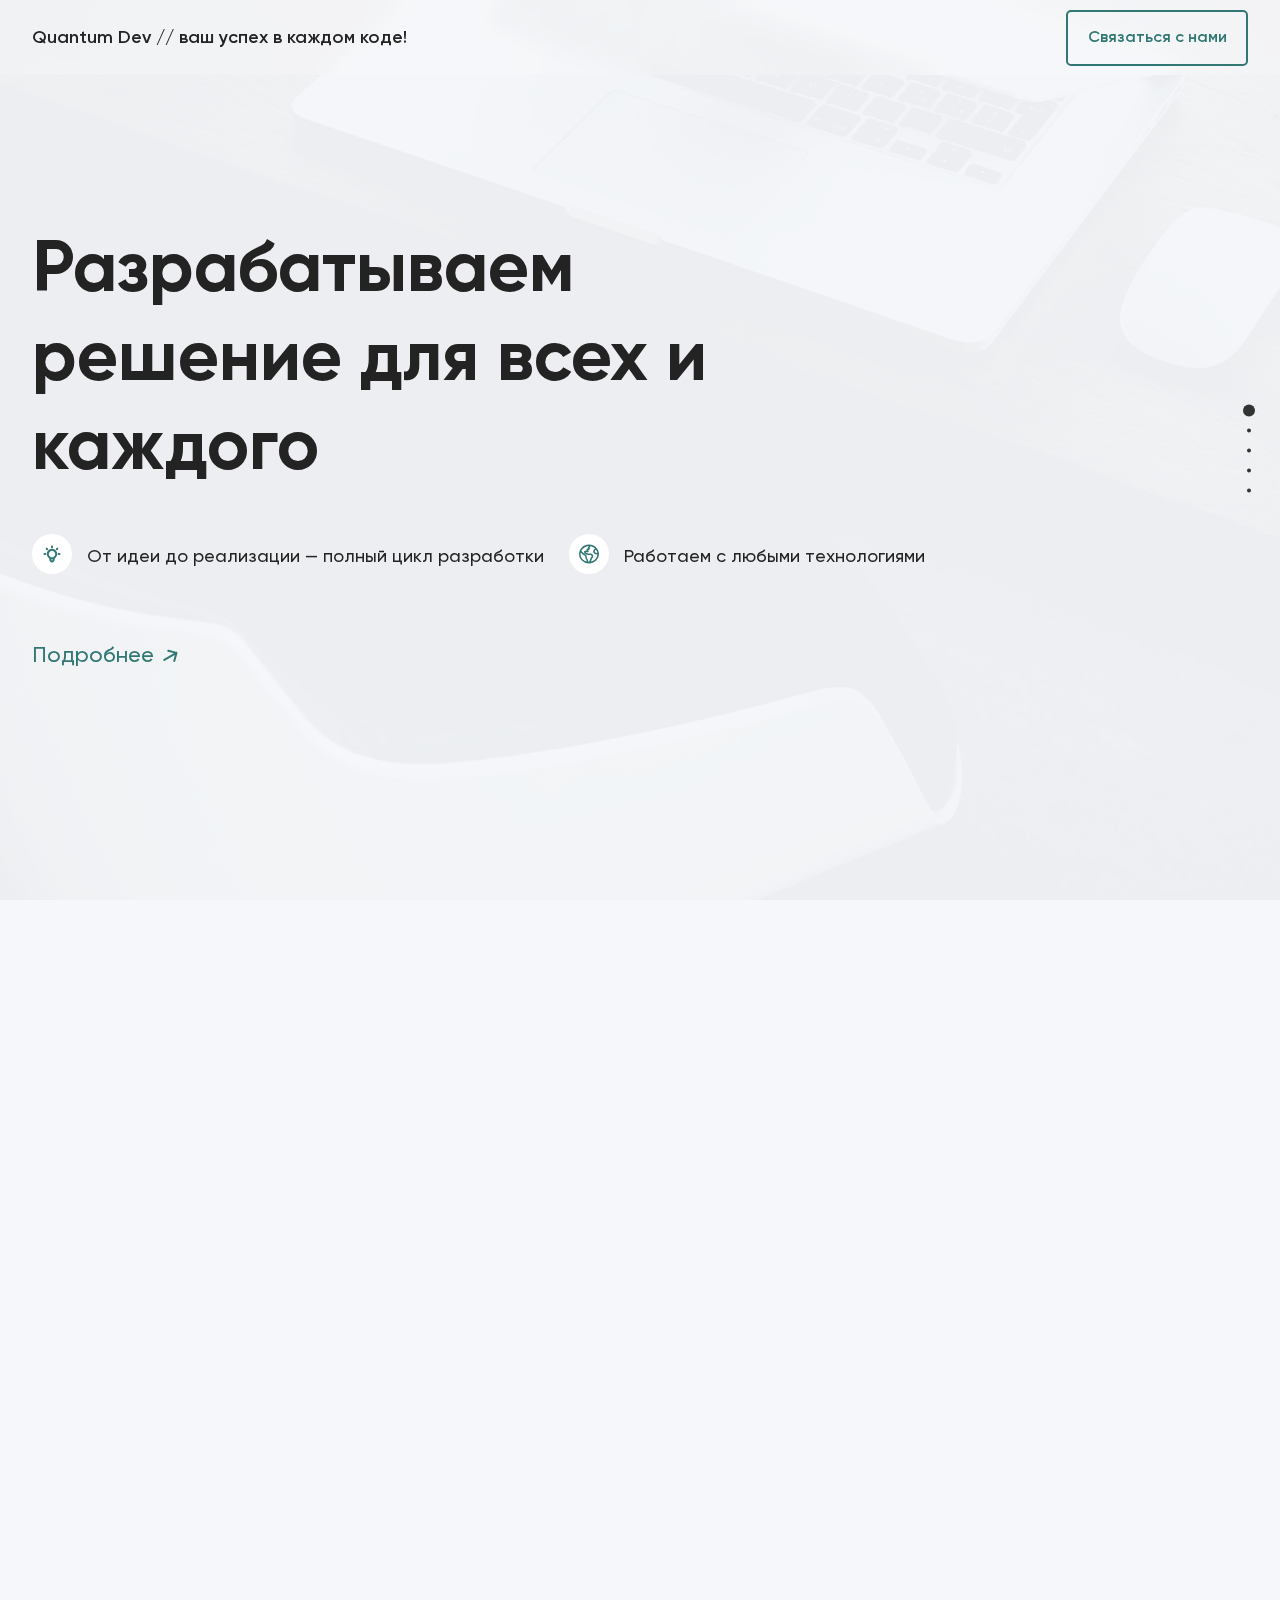
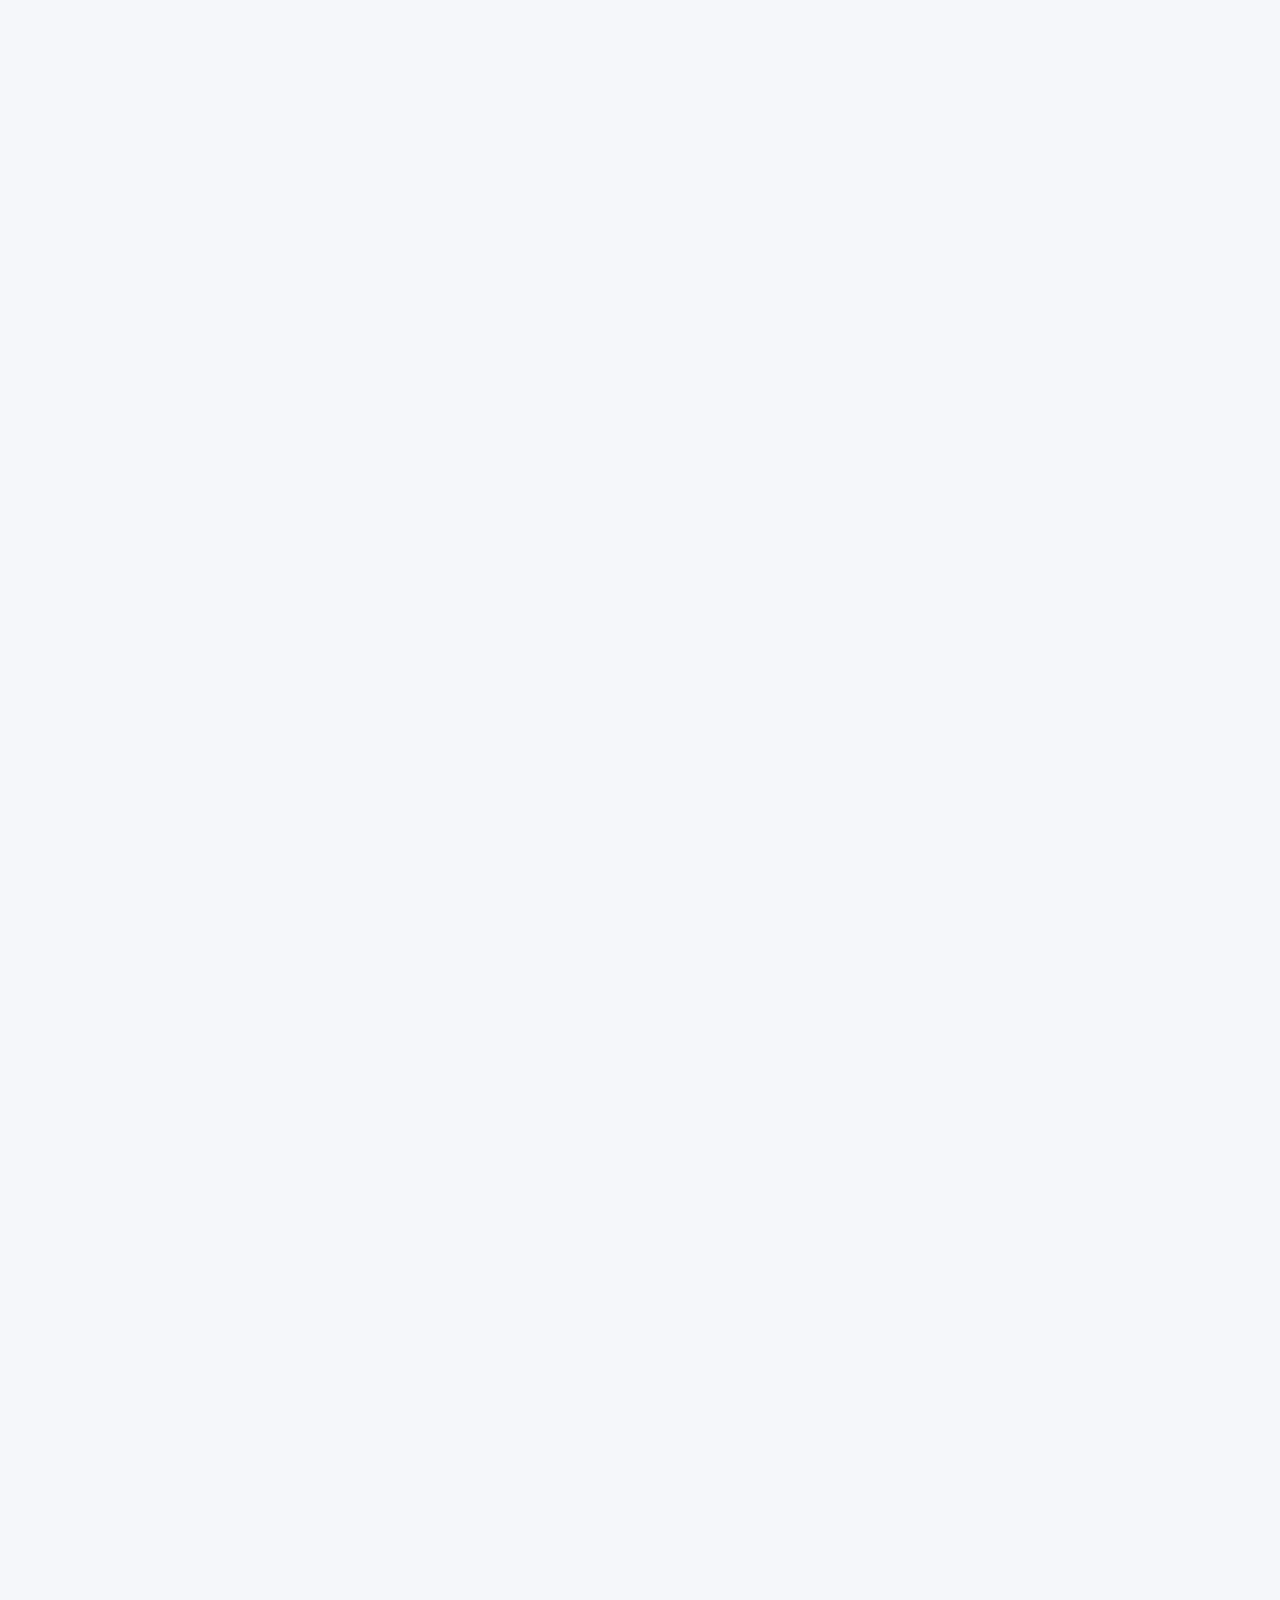
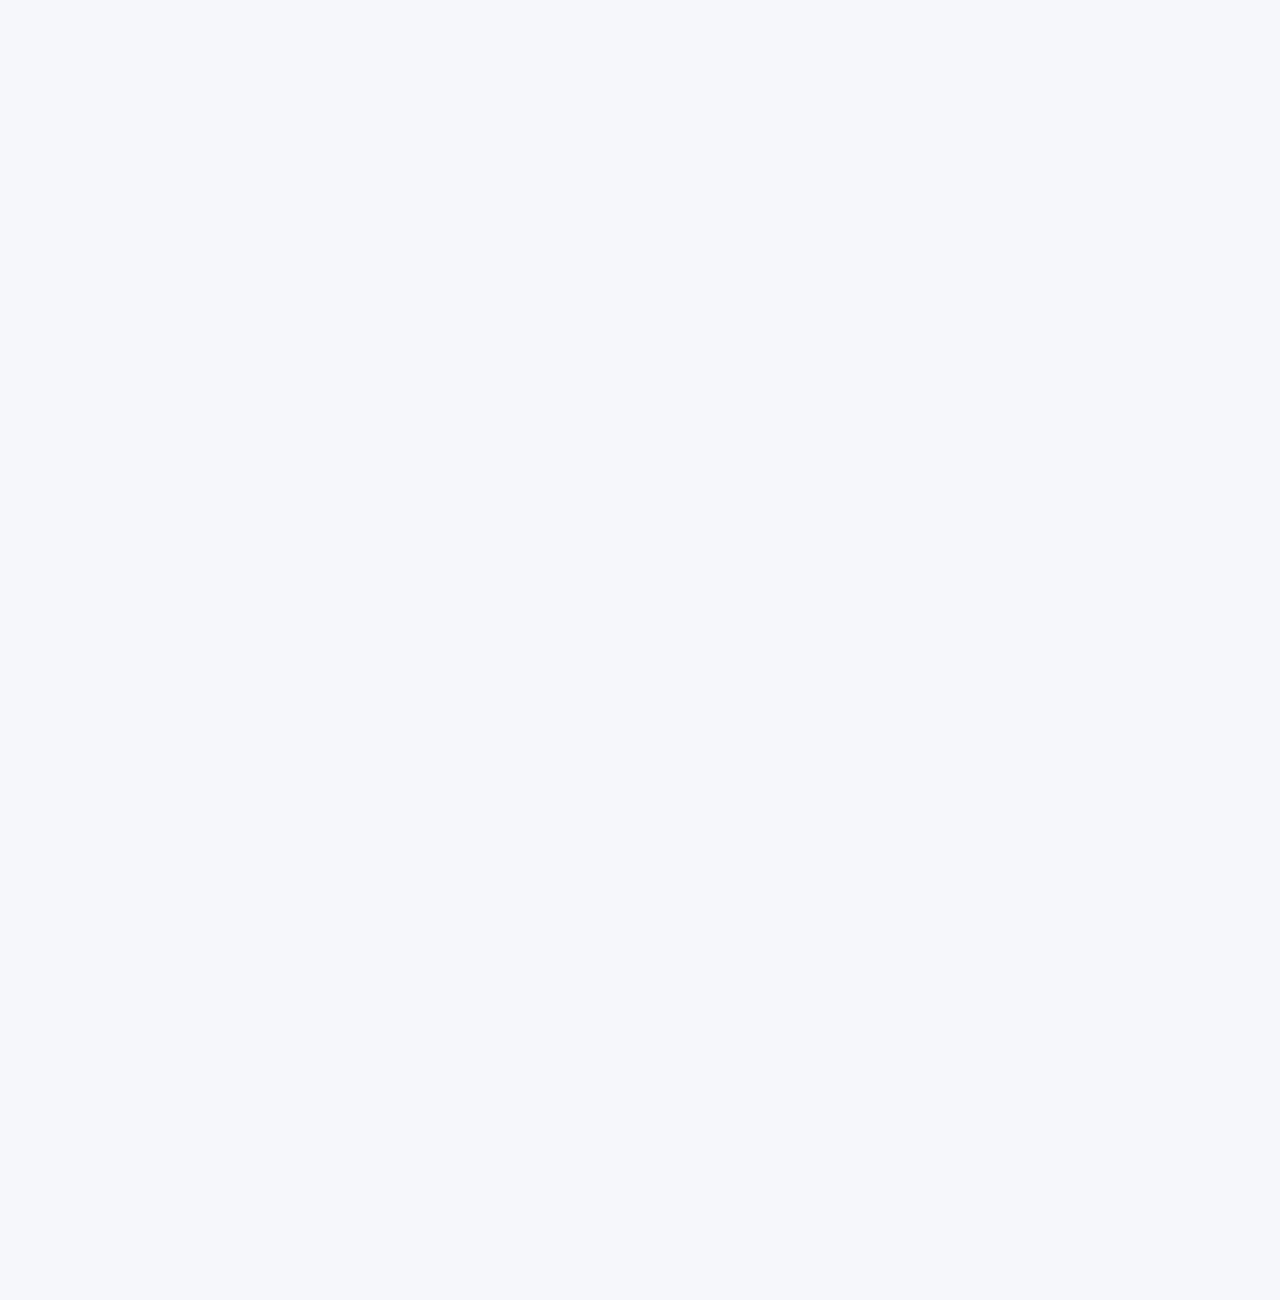
==== index.html @ 3f858dc6 "fix" ====
<!DOCTYPE html>
<html lang="en">

<head>
    <meta charset="UTF-8">
    <meta name="viewport" content="width=device-width, initial-scale=1.0">
    <meta http-equiv="X-UA-Compatible" content="ie=edge">
    <link rel="stylesheet" href="./fonts/stylesheet.css">
    <link rel="stylesheet" href="./css/style.css">
    <link rel="stylesheet" href="./css/fullpage.min.css">
    <title>Главная страница</title>
</head>
<script>
    const link = document.createElement('link');
    link.rel = 'stylesheet';
    link.href = './css/style.css?timestamp=' + new Date().getTime();
    document.head.appendChild(link);
</script>

<body>
    <header class="header">
        <div class="header__content">
            <span class="logo"></span>
            <a href="" class="contact">Связаться с нами</a>
        </div>
    </header>

    <section id="fullpage">
        <div class="section banner center" id="banner-section">
            <div class="section__content">
                <h1 class="banner-title">Разрабатываем решение для всех и каждого</h1>
                <div class="points">
                    <div class="point">
                        <div class="point__circle">
                            <svg width="40" height="40" viewBox="0 0 40 40" fill="none"
                                xmlns="http://www.w3.org/2000/svg">
                                <rect width="40" height="40" rx="20" fill="white" />
                                <path
                                    d="M12.5 20H13.3333M20 12.5V13.3333M26.6667 20H27.5M14.6667 14.6667L15.25 15.25M25.3333 14.6667L24.75 15.25M18.0833 24.1667H21.9167M17.5 23.3333C16.8004 22.8086 16.2836 22.0771 16.0229 21.2424C15.7621 20.4076 15.7706 19.512 16.0472 18.6824C16.3237 17.8528 16.8543 17.1312 17.5637 16.6198C18.2731 16.1085 19.1255 15.8333 20 15.8333C20.8745 15.8333 21.7269 16.1085 22.4363 16.6198C23.1457 17.1312 23.6763 17.8528 23.9528 18.6824C24.2294 19.512 24.2379 20.4076 23.9771 21.2424C23.7164 22.0771 23.1996 22.8086 22.5 23.3333C22.1746 23.6554 21.9297 24.0495 21.7849 24.4839C21.6401 24.9182 21.5996 25.3805 21.6667 25.8333C21.6667 26.2754 21.4911 26.6993 21.1785 27.0118C20.866 27.3244 20.442 27.5 20 27.5C19.558 27.5 19.134 27.3244 18.8215 27.0118C18.5089 26.6993 18.3333 26.2754 18.3333 25.8333C18.4004 25.3805 18.3599 24.9182 18.2151 24.4839C18.0703 24.0495 17.8254 23.6554 17.5 23.3333Z"
                                    stroke="#317773" stroke-width="2" stroke-linecap="round" stroke-linejoin="round" />
                            </svg>
                        </div>

                        <span class="text">От идеи до реализации — полный цикл разработки</span>
                    </div>
                    <div class="point">
                        <div class="point__circle">
                            <svg width="40" height="40" viewBox="0 0 40 40" fill="none"
                                xmlns="http://www.w3.org/2000/svg">
                                <rect width="40" height="40" rx="20" fill="white" />
                                <g clip-path="url(#clip0_440_464)">
                                    <path
                                        d="M20 10.6249C17.4313 10.544 14.9354 11.4859 13.0605 13.2436C11.1856 15.0014 10.0848 17.4313 10 19.9999C10.0848 22.5685 11.1856 24.9985 13.0605 26.7562C14.9354 28.514 17.4313 29.4558 20 29.3749C22.5687 29.4558 25.0646 28.514 26.9395 26.7562C28.8144 24.9985 29.9152 22.5685 30 19.9999C29.9152 17.4313 28.8144 15.0014 26.9395 13.2436C25.0646 11.4859 22.5687 10.544 20 10.6249ZM28.3875 19.1249L26.85 18.7499C26.5375 18.6624 26.5125 18.6374 26.4875 18.5999C26.3 18.3499 26.0875 18.0124 25.8875 17.6874C25.8875 17.5749 25.725 17.3999 25.6875 17.2999C25.65 17.1999 26.125 16.5499 26.325 16.2499C26.5402 16.0253 26.789 15.8356 27.0625 15.6874C27.7879 16.7027 28.2437 17.8855 28.3875 19.1249ZM20 12.1874L19.8875 12.3999C19.8769 12.3589 19.8769 12.3159 19.8875 12.2749C19.8875 12.3499 19.7 12.4624 19.575 12.5874L19.2 12.9499C19.029 13.1282 18.9254 13.3606 18.9072 13.6069C18.8889 13.8533 18.9571 14.0984 19.1 14.2999H18.95C18.7526 14.3056 18.5591 14.3558 18.3837 14.4467C18.2084 14.5376 18.0559 14.6669 17.9375 14.8249C17.7993 15.0154 17.7052 15.2342 17.6619 15.4655C17.6187 15.6969 17.6274 15.9349 17.6875 16.1624V16.2499C17.5052 16.2824 17.3255 16.3284 17.15 16.3874L16.85 16.4874L16.05 16.7499C15.8116 16.8198 15.5943 16.9477 15.4176 17.1222C15.2409 17.2968 15.1103 17.5124 15.0375 17.7499C14.9794 17.9492 14.9718 18.1599 15.0154 18.3628C15.0591 18.5658 15.1526 18.7547 15.2875 18.9124C15.7886 19.4531 16.3705 19.9127 17.0125 20.2749C17.6418 20.6928 18.3538 20.9699 19.1 21.0874H21.2C21.4529 21.0753 21.7047 21.1275 21.932 21.2389C22.1593 21.3504 22.3547 21.5176 22.5 21.7249C22.568 21.7951 22.6182 21.8805 22.6465 21.974C22.6747 22.0675 22.6802 22.1664 22.6625 22.2624C22.6361 22.4212 22.5718 22.5713 22.475 22.6999C21.8522 23.208 21.4311 23.9216 21.2875 24.7124C21.126 25.3001 20.9255 25.8764 20.6875 26.4374C20.5375 26.8249 20.4 27.1999 20.3 27.4999C19.8807 27.5305 19.4591 27.4968 19.05 27.3999C19.1496 26.4712 18.9291 25.5363 18.425 24.7499C18.0046 24.2532 17.7704 23.6256 17.7625 22.9749C17.8433 22.3577 17.7031 21.7318 17.3669 21.2079C17.0306 20.684 16.5198 20.296 15.925 20.1124C14.5254 19.2429 13.2968 18.1244 12.3 16.8124C13.0224 15.3984 14.1269 14.2154 15.488 13.3979C16.8492 12.5803 18.4124 12.1609 20 12.1874ZM11.5625 19.9999C11.5619 19.5127 11.6122 19.0267 11.7125 18.5499C12.7388 19.7779 13.9851 20.8038 15.3875 21.5749C16.1375 21.8499 16.25 22.1374 16.25 22.9749C16.2528 24.0198 16.6348 25.0281 17.325 25.8124C17.5093 26.3546 17.5692 26.9314 17.5 27.4999C15.8294 27.0654 14.346 26.0982 13.2746 24.7448C12.2031 23.3914 11.6021 21.7256 11.5625 19.9999ZM21.9625 27.5999C21.9625 27.4124 22.1125 27.1999 22.1875 26.9999C22.4728 26.3539 22.7027 25.6848 22.875 24.9999C22.9729 24.576 23.2107 24.1973 23.55 23.9249C23.9885 23.4957 24.2439 22.9133 24.2625 22.2999C24.2786 22.0092 24.2347 21.7182 24.1336 21.4452C24.0326 21.1721 23.8765 20.9227 23.675 20.7124C23.3743 20.3436 22.9919 20.0498 22.5579 19.8546C22.124 19.6593 21.6505 19.5678 21.175 19.5874H19.1875C18.2545 19.3331 17.3968 18.8571 16.6875 18.1999L17.275 17.9999L17.6125 17.8999C17.7613 17.8324 17.9244 17.8023 18.0875 17.8124L18.2 17.9999C18.2935 18.1754 18.4491 18.3097 18.6363 18.3767C18.8234 18.4437 19.0289 18.4386 19.2125 18.3624C19.3943 18.2776 19.5383 18.1285 19.6167 17.9439C19.6952 17.7593 19.7026 17.5522 19.6375 17.3624V17.1374C19.5 16.7624 19.3375 16.2374 19.2375 15.8874C19.5617 15.901 19.8835 15.8255 20.1678 15.669C20.4521 15.5125 20.688 15.2811 20.85 14.9999C20.9276 14.7905 20.9477 14.5641 20.9081 14.3442C20.8685 14.1244 20.7708 13.9192 20.625 13.7499C20.7722 13.618 20.9101 13.476 21.0375 13.3249C21.1522 13.1876 21.2362 13.0273 21.2836 12.8548C21.331 12.6823 21.3409 12.5016 21.3125 12.3249C23.0597 12.5821 24.6865 13.3672 25.975 14.5749C25.5967 14.8059 25.2624 15.1022 24.9875 15.4499C24.6892 15.8848 24.4219 16.3401 24.1875 16.8124C24.0867 17.1038 24.0613 17.416 24.1137 17.7198C24.1662 18.0236 24.2948 18.3092 24.4875 18.5499C24.7125 18.9374 24.9625 19.3124 25.1875 19.6249C25.4976 20.0158 25.9442 20.2748 26.4375 20.3499C26.7125 20.4249 27.6875 20.6249 28.375 20.7624C28.154 22.429 27.4167 23.9846 26.2666 25.2108C25.1166 26.4371 23.6115 27.2725 21.9625 27.5999Z"
                                        fill="#317773" />
                                </g>
                                <defs>
                                    <clipPath id="clip0_440_464">
                                        <rect width="20" height="20" fill="white" transform="translate(10 10)" />
                                    </clipPath>
                                </defs>
                            </svg>
                        </div>
                        <span class="text">Работаем с любыми технологиями</span>
                    </div>
                </div>
                <a class="btn">
                    Подробнее
                    <svg width="33" height="33" viewBox="0 0 33 33" fill="none" xmlns="http://www.w3.org/2000/svg">
                        <path
                            d="M22.4541 12.8924L10.3297 19.8924M22.4541 12.8924L20.2579 21.0886M22.4541 12.8924L14.2579 10.6963"
                            stroke="#317773" stroke-width="2" stroke-linecap="round" stroke-linejoin="round" />
                    </svg>
                </a>
            </div>
        </div>
        <div class="section top" id="about-section">
            <div class="section__content">
                <h1 class="title">О нас</h1>
                <div class="flex left">
                    <div class="flex__position">
                        <h2 class="subtitle base-color">Quantum Dev</h2>
                        <div class="line">
                            <svg width="751" height="16" viewBox="0 0 751 16" fill="none"
                                xmlns="http://www.w3.org/2000/svg">
                                <path
                                    d="M1 7C0.447715 7 0 7.44772 0 8C0 8.55228 0.447715 9 1 9V7ZM750.707 8.70711C751.098 8.31658 751.098 7.68342 750.707 7.29289L744.343 0.928932C743.953 0.538408 743.319 0.538408 742.929 0.928932C742.538 1.31946 742.538 1.95262 742.929 2.34315L748.586 8L742.929 13.6569C742.538 14.0474 742.538 14.6805 742.929 15.0711C743.319 15.4616 743.953 15.4616 744.343 15.0711L750.707 8.70711ZM1 9L750 9V7L1 7V9Z"
                                    fill="#317773" />
                            </svg>

                        </div>
                        <p class="text">
                            Мы команда профессионалов, которые создают цифровые решения для вашего бизнеса и идей.
                            <br>
                            <br>
                            Мы специализируемся на разработке проектов любой сложности: от небольших веб-приложений до
                            масштабных систем с высоконагруженным трафиком.
                        </p>
                    </div>
                </div>
                <div class="flex right">
                    <div class="flex__position">
                        <h2 class="subtitle base-color">Ваша идея - наша реализация</h2>
                        <div class="line">
                            <svg height="16" fill="none" xmlns="http://www.w3.org/2000/svg">
                                <path
                                    d="M0.292893 7.29289C-0.0976311 7.68342 -0.0976311 8.31658 0.292893 8.70711L6.65685 15.0711C7.04738 15.4616 7.68054 15.4616 8.07107 15.0711C8.46159 14.6805 8.46159 14.0474 8.07107 13.6569L2.41421 8L8.07107 2.34315C8.46159 1.95262 8.46159 1.31946 8.07107 0.928932C7.68054 0.538408 7.04738 0.538408 6.65685 0.928932L0.292893 7.29289ZM750 9C750.552 9 751 8.55228 751 8C751 7.44772 750.552 7 750 7V9ZM1 9L750 9V7L1 7V9Z"
                                    fill="#317773" />
                            </svg>
                        </div>
                    </div>
                </div>
                <div class="points">
                    <div class="point">
                        <div class="point__circle">
                            <svg width="40" height="40" viewBox="0 0 40 40" fill="none"
                                xmlns="http://www.w3.org/2000/svg">
                                <rect width="40" height="40" rx="20" fill="white" />
                                <path
                                    d="M25.8333 13.3335C26.2754 13.3335 26.6993 13.5091 27.0118 13.8217C27.3244 14.1342 27.5 14.5581 27.5 15.0002V25.0002C27.5 25.4422 27.3244 25.8661 27.0118 26.1787C26.6993 26.4912 26.2754 26.6668 25.8333 26.6668H14.1667C13.7246 26.6668 13.3007 26.4912 12.9882 26.1787C12.6756 25.8661 12.5 25.4422 12.5 25.0002V15.0002C12.5 14.5581 12.6756 14.1342 12.9882 13.8217C13.3007 13.5091 13.7246 13.3335 14.1667 13.3335H25.8333ZM25.8333 20.0002H14.1667V25.0002H25.8333V20.0002ZM25.8333 15.0002H14.1667V18.3335H25.8333V15.0002ZM15.8333 15.8335C16.0543 15.8335 16.2663 15.9213 16.4226 16.0776C16.5789 16.2339 16.6667 16.4458 16.6667 16.6668C16.6667 16.8878 16.5789 17.0998 16.4226 17.2561C16.2663 17.4124 16.0543 17.5002 15.8333 17.5002C15.6123 17.5002 15.4004 17.4124 15.2441 17.2561C15.0878 17.0998 15 16.8878 15 16.6668C15 16.4458 15.0878 16.2339 15.2441 16.0776C15.4004 15.9213 15.6123 15.8335 15.8333 15.8335ZM18.3333 15.8335C18.5543 15.8335 18.7663 15.9213 18.9226 16.0776C19.0789 16.2339 19.1667 16.4458 19.1667 16.6668C19.1667 16.8878 19.0789 17.0998 18.9226 17.2561C18.7663 17.4124 18.5543 17.5002 18.3333 17.5002C18.1123 17.5002 17.9004 17.4124 17.7441 17.2561C17.5878 17.0998 17.5 16.8878 17.5 16.6668C17.5 16.4458 17.5878 16.2339 17.7441 16.0776C17.9004 15.9213 18.1123 15.8335 18.3333 15.8335ZM20.8333 15.8335C21.0543 15.8335 21.2663 15.9213 21.4226 16.0776C21.5789 16.2339 21.6667 16.4458 21.6667 16.6668C21.6667 16.8878 21.5789 17.0998 21.4226 17.2561C21.2663 17.4124 21.0543 17.5002 20.8333 17.5002C20.6123 17.5002 20.4004 17.4124 20.2441 17.2561C20.0878 17.0998 20 16.8878 20 16.6668C20 16.4458 20.0878 16.2339 20.2441 16.0776C20.4004 15.9213 20.6123 15.8335 20.8333 15.8335Z"
                                    fill="#317773" />
                            </svg>
                        </div>
                        <span class="text">Веб-сайты и приложения с уникальным дизайном</span>
                    </div>
                    <div class="point">
                        <div class="point__circle">
                            <svg width="40" height="40" viewBox="0 0 40 40" fill="none"
                                xmlns="http://www.w3.org/2000/svg">
                                <rect width="40" height="40" rx="20" fill="white" />
                                <path
                                    d="M26.25 11.25H28.75V13.75H26.25V11.25ZM26.25 15H28.75V17.5H26.25V15ZM22.5 11.25H25V13.75H22.5V11.25ZM22.5 15H25V17.5H22.5V15Z"
                                    fill="#317773" />
                                <path
                                    d="M27.5 20V23.75H12.5V13.75H20V12.5H12.5C12.1685 12.5 11.8505 12.6317 11.6161 12.8661C11.3817 13.1005 11.25 13.4185 11.25 13.75V23.75C11.25 24.0815 11.3817 24.3995 11.6161 24.6339C11.8505 24.8683 12.1685 25 12.5 25H17.5V27.5H15V28.75H25V27.5H22.5V25H27.5C27.8315 25 28.1495 24.8683 28.3839 24.6339C28.6183 24.3995 28.75 24.0815 28.75 23.75V20H27.5ZM21.25 27.5H18.75V25H21.25V27.5Z"
                                    fill="#317773" />
                            </svg>
                        </div>
                        <span class="text">Корпоративные решения для автоматизации процессов</span>
                    </div>
                    <div class="point">
                        <div class="point__circle">
                            <svg width="40" height="40" viewBox="0 0 40 40" fill="none"
                                xmlns="http://www.w3.org/2000/svg">
                                <rect width="40" height="40" rx="20" fill="white" />
                                <path
                                    d="M25.0003 24.15H20.0087C19.092 24.15 18.3837 24.9333 17.942 25.7333C17.5924 26.3894 17.0335 26.9097 16.3542 27.2116C15.6749 27.5136 14.9141 27.5798 14.1929 27.3997C13.4716 27.2196 12.8313 26.8036 12.3736 26.2178C11.9159 25.632 11.6672 24.9101 11.667 24.1667C11.6753 23.5833 11.8337 23 12.142 22.5"
                                    stroke="#317773" stroke-width="2" stroke-linecap="round" stroke-linejoin="round" />
                                <path
                                    d="M15 24.1666L17.6083 19.3499C18.05 18.5416 17.6917 17.5332 17.1917 16.7666C16.9557 16.3892 16.7977 15.9683 16.727 15.5288C16.6563 15.0894 16.6743 14.6402 16.78 14.2078C16.8857 13.7754 17.0769 13.3686 17.3424 13.0113C17.6079 12.654 17.9422 12.3535 18.3257 12.1275C18.7092 11.9015 19.1341 11.7547 19.5753 11.6955C20.0164 11.6364 20.465 11.6663 20.8944 11.7833C21.3239 11.9004 21.7256 12.1022 22.0758 12.377C22.4259 12.6518 22.7175 12.9939 22.9333 13.3832"
                                    stroke="#317773" stroke-width="2" stroke-linecap="round" stroke-linejoin="round" />
                                <path
                                    d="M20 15L22.6083 19.775C23.05 20.5833 24.0833 20.8333 25 20.8333C25.8841 20.8333 26.7319 21.1845 27.357 21.8096C27.9821 22.4348 28.3333 23.2826 28.3333 24.1667C28.3333 25.0507 27.9821 25.8986 27.357 26.5237C26.7319 27.1488 25.8841 27.5 25 27.5"
                                    stroke="#317773" stroke-width="2" stroke-linecap="round" stroke-linejoin="round" />
                            </svg>
                        </div>
                        <span class="text">Стартап-проекты с нуля</span>
                    </div>
                    <div class="point">
                        <div class="point__circle">
                            <svg width="40" height="40" viewBox="0 0 40 40" fill="none"
                                xmlns="http://www.w3.org/2000/svg">
                                <rect width="40" height="40" rx="20" fill="white" />
                                <path
                                    d="M19.9993 10.3142C18.7422 10.2684 17.7687 11.137 16.7145 11.6828C15.2807 12.5327 13.8043 13.3167 12.399 14.2107C11.4799 14.9578 11.0576 16.1599 11.1541 17.3208C11.1595 19.3791 11.1434 21.4379 11.1622 23.4958C11.2812 24.7419 12.1453 25.7995 13.2572 26.3208C15.0421 27.3452 16.8165 28.3887 18.608 29.4011C19.7468 29.9204 21.095 29.702 22.1024 28.9994C23.8821 27.9657 25.6728 26.9502 27.4455 25.9049C28.4652 25.1789 28.9493 23.9019 28.8446 22.6784C28.8393 20.6201 28.8553 18.5614 28.8365 16.5034C28.7174 15.2574 27.8535 14.1996 26.7415 13.6785C24.9565 12.6543 23.1818 11.6115 21.3904 10.599C20.9568 10.3976 20.4752 10.3156 19.9994 10.3142M18.8785 15.4974H21.1207V24.5021H18.8785V15.4974ZM21.7 17.4573H23.9411V24.5021H21.7V17.4573ZM16.0574 21.1323H18.2991V24.5021H16.0574V21.1323Z"
                                    fill="#317773" />
                            </svg>

                        </div>
                        <span class="text">Системы для работы с большими данными</span>
                    </div>
                </div>
            </div>
        </div>
        <div class="section top bacground" id="team-section">
            <div class="section__content">
                <h1 class="title">Наша команда</h1>
                <div class="flex team">
                    <div class="info">
                        <p class="text">
                            Мы — команда профессионалов, объединенных одной целью: превращать идеи в успешные проекты.
                            <br>
                            <br>
                            В Quantum Dev работают разработчики, дизайнеры и менеджеры, которые знают, как создать
                            эффективные и стильные решения для бизнеса и людей.
                        </p>
                        <h2 class="subtitle">Сотрудники</h2>
                        <h3 class="subtitle__text base-color">Что нас отличает?</h3>
                        <div class="points">
                            <div class="point">
                                <div class="point__circle">
                                    <svg width="40" height="40" viewBox="0 0 40 40" fill="none"
                                        xmlns="http://www.w3.org/2000/svg">
                                        <rect width="40" height="40" rx="20" fill="#317773" />
                                        <path
                                            d="M25.8333 13.3335C26.2754 13.3335 26.6993 13.5091 27.0118 13.8217C27.3244 14.1342 27.5 14.5581 27.5 15.0002V25.0002C27.5 25.4422 27.3244 25.8661 27.0118 26.1787C26.6993 26.4912 26.2754 26.6668 25.8333 26.6668H14.1667C13.7246 26.6668 13.3007 26.4912 12.9882 26.1787C12.6756 25.8661 12.5 25.4422 12.5 25.0002V15.0002C12.5 14.5581 12.6756 14.1342 12.9882 13.8217C13.3007 13.5091 13.7246 13.3335 14.1667 13.3335H25.8333ZM25.8333 20.0002H14.1667V25.0002H25.8333V20.0002ZM25.8333 15.0002H14.1667V18.3335H25.8333V15.0002ZM15.8333 15.8335C16.0543 15.8335 16.2663 15.9213 16.4226 16.0776C16.5789 16.2339 16.6667 16.4458 16.6667 16.6668C16.6667 16.8878 16.5789 17.0998 16.4226 17.2561C16.2663 17.4124 16.0543 17.5002 15.8333 17.5002C15.6123 17.5002 15.4004 17.4124 15.2441 17.2561C15.0878 17.0998 15 16.8878 15 16.6668C15 16.4458 15.0878 16.2339 15.2441 16.0776C15.4004 15.9213 15.6123 15.8335 15.8333 15.8335ZM18.3333 15.8335C18.5543 15.8335 18.7663 15.9213 18.9226 16.0776C19.0789 16.2339 19.1667 16.4458 19.1667 16.6668C19.1667 16.8878 19.0789 17.0998 18.9226 17.2561C18.7663 17.4124 18.5543 17.5002 18.3333 17.5002C18.1123 17.5002 17.9004 17.4124 17.7441 17.2561C17.5878 17.0998 17.5 16.8878 17.5 16.6668C17.5 16.4458 17.5878 16.2339 17.7441 16.0776C17.9004 15.9213 18.1123 15.8335 18.3333 15.8335ZM20.8333 15.8335C21.0543 15.8335 21.2663 15.9213 21.4226 16.0776C21.5789 16.2339 21.6667 16.4458 21.6667 16.6668C21.6667 16.8878 21.5789 17.0998 21.4226 17.2561C21.2663 17.4124 21.0543 17.5002 20.8333 17.5002C20.6123 17.5002 20.4004 17.4124 20.2441 17.2561C20.0878 17.0998 20 16.8878 20 16.6668C20 16.4458 20.0878 16.2339 20.2441 16.0776C20.4004 15.9213 20.6123 15.8335 20.8333 15.8335Z"
                                            fill="white" />
                                    </svg>

                                </div>
                                <span class="text">
                                    Опыт и экспертиза – многолетний опыт в разработке проектов разного
                                    масштаба
                                </span>
                            </div>
                            <div class="point">
                                <div class="point__circle">
                                    <svg width="40" height="40" viewBox="0 0 40 40" fill="none"
                                        xmlns="http://www.w3.org/2000/svg">
                                        <rect width="40" height="40" rx="20" fill="#317773" />
                                        <path
                                            d="M25.0003 24.15H20.0087C19.092 24.15 18.3837 24.9333 17.942 25.7333C17.5924 26.3894 17.0335 26.9097 16.3542 27.2116C15.6749 27.5136 14.9141 27.5798 14.1929 27.3997C13.4716 27.2196 12.8313 26.8036 12.3736 26.2178C11.9159 25.632 11.6672 24.9101 11.667 24.1667C11.6753 23.5833 11.8337 23 12.142 22.5"
                                            stroke="white" stroke-width="2" stroke-linecap="round"
                                            stroke-linejoin="round" />
                                        <path
                                            d="M15 24.1666L17.6083 19.3499C18.05 18.5416 17.6917 17.5332 17.1917 16.7666C16.9557 16.3892 16.7977 15.9683 16.727 15.5288C16.6563 15.0894 16.6743 14.6402 16.78 14.2078C16.8857 13.7754 17.0769 13.3686 17.3424 13.0113C17.6079 12.654 17.9422 12.3535 18.3257 12.1275C18.7092 11.9015 19.1341 11.7547 19.5753 11.6955C20.0164 11.6364 20.465 11.6663 20.8944 11.7833C21.3239 11.9004 21.7256 12.1022 22.0758 12.377C22.4259 12.6518 22.7175 12.9939 22.9333 13.3832"
                                            stroke="white" stroke-width="2" stroke-linecap="round"
                                            stroke-linejoin="round" />
                                        <path
                                            d="M20 15L22.6083 19.775C23.05 20.5833 24.0833 20.8333 25 20.8333C25.8841 20.8333 26.7319 21.1845 27.357 21.8096C27.9821 22.4348 28.3333 23.2826 28.3333 24.1667C28.3333 25.0507 27.9821 25.8986 27.357 26.5237C26.7319 27.1488 25.8841 27.5 25 27.5"
                                            stroke="white" stroke-width="2" stroke-linecap="round"
                                            stroke-linejoin="round" />
                                    </svg>
                                </div>
                                <span class="text">
                                    Любовь к инновациям – используем современные технологии и лучшие практики
                                </span>
                            </div>
                            <div class="point">
                                <div class="point__circle">
                                    <svg width="40" height="40" viewBox="0 0 40 40" fill="none"
                                        xmlns="http://www.w3.org/2000/svg">
                                        <rect width="40" height="40" rx="20" fill="#317773" />
                                        <path
                                            d="M19.9993 10.3142C18.7422 10.2684 17.7687 11.137 16.7145 11.6828C15.2807 12.5327 13.8043 13.3167 12.399 14.2107C11.4799 14.9578 11.0576 16.1599 11.1541 17.3208C11.1595 19.3791 11.1434 21.4379 11.1622 23.4958C11.2812 24.7419 12.1453 25.7995 13.2572 26.3208C15.0421 27.3452 16.8165 28.3887 18.608 29.4011C19.7468 29.9204 21.095 29.702 22.1024 28.9994C23.8821 27.9657 25.6728 26.9502 27.4455 25.9049C28.4652 25.1789 28.9493 23.9019 28.8446 22.6784C28.8393 20.6201 28.8553 18.5614 28.8365 16.5034C28.7174 15.2574 27.8535 14.1996 26.7415 13.6785C24.9565 12.6543 23.1818 11.6115 21.3904 10.599C20.9568 10.3976 20.4752 10.3156 19.9994 10.3142M18.8785 15.4974H21.1207V24.5021H18.8785V15.4974ZM21.7 17.4573H23.9411V24.5021H21.7V17.4573ZM16.0574 21.1323H18.2991V24.5021H16.0574V21.1323Z"
                                            fill="white" />
                                    </svg>
                                </div>
                                <span class="text">
                                    Индивидуальный подход – мы работаем с каждым клиентом как с партнером </span>
                            </div>
                        </div>
                    </div>
                    <div class="team__commands">
                        <div class="card">
                            <img src="./img/fedor.svg" class="card__img">
                            <span class="card__name">Федор Федотов</span>
                            <span class="card__position">Руководитель проектов | UI/UX | Разработчик С++, C#, NET</span>
                            <a href="./media/spiridonov.pdf" class="card__link">
                                Посмотреть
                                <svg width="28" height="28" viewBox="0 0 28 28" fill="none"
                                    xmlns="http://www.w3.org/2000/svg">
                                    <path
                                        d="M18.7119 11.064L8.60828 16.8973M18.7119 11.064L16.8818 17.8941M18.7119 11.064L11.8818 9.23389"
                                        stroke="#317773" stroke-width="2" stroke-linecap="round"
                                        stroke-linejoin="round" />
                                </svg>
                            </a>
                        </div>
                        <div class="card">
                            <img src="./img/spiridonov.svg" class="card__img">
                            <span class="card__name">Алексей Спиридонов</span>
                            <span class="card__position">Руководитель проектов | Архитектор | Разработчик Python, Django
                            </span>
                            <a href="./media/spiridonov.pdf" class="card__link">
                                Посмотреть
                                <svg width="28" height="28" viewBox="0 0 28 28" fill="none"
                                    xmlns="http://www.w3.org/2000/svg">
                                    <path
                                        d="M18.7119 11.064L8.60828 16.8973M18.7119 11.064L16.8818 17.8941M18.7119 11.064L11.8818 9.23389"
                                        stroke="#317773" stroke-width="2" stroke-linecap="round"
                                        stroke-linejoin="round" />
                                </svg>
                            </a>
                        </div>
                    </div>
                </div>
            </div>
        </div>
        <div class="section top" id="projects-section">
            <div class="section__content projects">
                <h1 class="title">Проекты нашей команды</h1>
                <h2 class="subtitle base-color">Опыт проверенный временем и задачами</h2>
                <p class="text">
                    Наши разработчики принимали участие в создании и развитии крупных и интересных проектов в различных
                    компаниях. Эти проекты — результат их труда, профессионализма и стремления к совершенству.
                </p>
                <div class="points">
                    <div class="point">
                        <svg width="40" height="40" viewBox="0 0 40 40" fill="none" xmlns="http://www.w3.org/2000/svg">
                            <rect width="40" height="40" rx="20" fill="white" />
                            <path
                                d="M16.25 15C16.25 14.0054 16.6451 13.0516 17.3483 12.3483C18.0516 11.6451 19.0054 11.25 20 11.25C20.9946 11.25 21.9484 11.6451 22.6517 12.3483C23.3549 13.0516 23.75 14.0054 23.75 15C23.75 17.2019 22.5087 20.335 21.775 21.9938C21.4662 22.6938 20.7669 23.125 20 23.125C19.2331 23.125 18.5344 22.6938 18.225 21.9938C17.4906 20.335 16.25 17.2013 16.25 15ZM20 28.75C20.5802 28.75 21.1366 28.5195 21.5468 28.1093C21.957 27.6991 22.1875 27.1427 22.1875 26.5625C22.1875 25.9823 21.957 25.4259 21.5468 25.0157C21.1366 24.6055 20.5802 24.375 20 24.375C19.4198 24.375 18.8634 24.6055 18.4532 25.0157C18.043 25.4259 17.8125 25.9823 17.8125 26.5625C17.8125 27.1427 18.043 27.6991 18.4532 28.1093C18.8634 28.5195 19.4198 28.75 20 28.75Z"
                                fill="#317773" />
                        </svg>
                        <span class="text">Важно отметить</span>
                    </div>
                </div>
                <p class="text">
                    Компания Quantum Dev не связана с этими проектами напрямую и не является их разработчиком. Мы лишь
                    гордимся тем, что в нашей команде работают специалисты, чей вклад помог реализовать такие значимые
                    решения.
                    <br>
                    <br>
                    Наша цель — применить этот опыт и экспертизу для создания уникальных продуктов специально для вас!
                </p>

                <a href="" class="check__projects">
                    Посмотреть работы
                    <svg width="33" height="33" viewBox="0 0 33 33" fill="none" xmlns="http://www.w3.org/2000/svg">
                        <path
                            d="M22.4541 12.8922L10.3297 19.8922M22.4541 12.8922L20.2579 21.0883M22.4541 12.8922L14.2579 10.696"
                            stroke="#317773" stroke-width="2" stroke-linecap="round" stroke-linejoin="round" />
                    </svg>

                </a>
            </div>
        </div>
        <div class="section top bacground">
            <div class="section__content">
                <h1 class="title">Свяжитесь с нами</h1>
                <div class="contact__us">
                    <div class="contact__us__block">
                        <p class="text">
                            Мы будем рады помочь Вам в реализации проекта любой сложности. Просто оставьте заявку и мы
                            свяжемся с Вами в ближайшее время
                        </p>
                        <div class="contact__us__block__infos">
                            <div class="row">
                                <p class="text">Телефон</p>
                                <a href="tel:+7 (999) 999-99-99" class="row-title">+7 (999) 999-99-99</a>
                            </div>
                            <div class="row">
                                <p class="text">Почта</p>
                                <a href="mailto:s6PbM@example.com" class="row-title">s6PbM@example.com</a>
                            </div>
                        </div>
                    </div>
                    <div class="contact__us__block">
                        <form class="form">
                            <input type="text" name="name" placeholder="Как вас зовут?" class="form__input" required>
                            <input type="tel" name="phone" placeholder="Номер телефона" class="form__input" required>
                            <input type="email" name="email" placeholder="Адрес электронной почты" class="form__input"
                                required>
                            <textarea name="message" placeholder="Расскажите о вашем проекте"></textarea>
                            <button type="submit" class="form__button">Отправить</button>
                        </form>
                    </div>
                </div>
            </div>
        </div>
    </section>

    <script src="./js/fullPage.js"></script>
    <script src="./js/script.js"></script>
</body>

</html>
---- fonts/stylesheet.css ----
@font-face {
    font-family: 'Gotham Pro';
    src: url('GothamPro-Bold.eot');
    src: local('Gotham Pro Bold'), local('GothamPro-Bold'),
        url('GothamPro-Bold.eot?#iefix') format('embedded-opentype'),
        url('GothamPro-Bold.woff2') format('woff2'),
        url('GothamPro-Bold.woff') format('woff'),
        url('GothamPro-Bold.ttf') format('truetype');
    font-weight: bold;
    font-style: normal;
}

@font-face {
    font-family: 'Gotham Pro';
    src: url('GothamPro-Light.eot');
    src: local('Gotham Pro Light'), local('GothamPro-Light'),
        url('GothamPro-Light.eot?#iefix') format('embedded-opentype'),
        url('GothamPro-Light.woff2') format('woff2'),
        url('GothamPro-Light.woff') format('woff'),
        url('GothamPro-Light.ttf') format('truetype');
    font-weight: 300;
    font-style: normal;
}

@font-face {
    font-family: 'Gotham Pro';
    src: url('GothamPro-Black.eot');
    src: local('Gotham Pro Black'), local('GothamPro-Black'),
        url('GothamPro-Black.eot?#iefix') format('embedded-opentype'),
        url('GothamPro-Black.woff2') format('woff2'),
        url('GothamPro-Black.woff') format('woff'),
        url('GothamPro-Black.ttf') format('truetype');
    font-weight: 900;
    font-style: normal;
}

@font-face {
    font-family: 'Gotham Pro';
    src: url('GothamPro-Italic.eot');
    src: local('Gotham Pro Italic'), local('GothamPro-Italic'),
        url('GothamPro-Italic.eot?#iefix') format('embedded-opentype'),
        url('GothamPro-Italic.woff2') format('woff2'),
        url('GothamPro-Italic.woff') format('woff'),
        url('GothamPro-Italic.ttf') format('truetype');
    font-weight: normal;
    font-style: italic;
}

@font-face {
    font-family: 'Gotham Pro Narrow';
    src: url('GothamProNarrow-Bold.eot');
    src: local('Gotham Pro Narrow Bold'), local('GothamProNarrow-Bold'),
        url('GothamProNarrow-Bold.eot?#iefix') format('embedded-opentype'),
        url('GothamProNarrow-Bold.woff2') format('woff2'),
        url('GothamProNarrow-Bold.woff') format('woff'),
        url('GothamProNarrow-Bold.ttf') format('truetype');
    font-weight: bold;
    font-style: normal;
}

@font-face {
    font-family: 'Gotham Pro';
    src: url('GothamPro-Medium.eot');
    src: local('Gotham Pro Medium'), local('GothamPro-Medium'),
        url('GothamPro-Medium.eot?#iefix') format('embedded-opentype'),
        url('GothamPro-Medium.woff2') format('woff2'),
        url('GothamPro-Medium.woff') format('woff'),
        url('GothamPro-Medium.ttf') format('truetype');
    font-weight: 500;
    font-style: normal;
}

@font-face {
    font-family: 'Gotham Pro';
    src: url('GothamPro-BoldItalic.eot');
    src: local('Gotham Pro Bold Italic'), local('GothamPro-BoldItalic'),
        url('GothamPro-BoldItalic.eot?#iefix') format('embedded-opentype'),
        url('GothamPro-BoldItalic.woff2') format('woff2'),
        url('GothamPro-BoldItalic.woff') format('woff'),
        url('GothamPro-BoldItalic.ttf') format('truetype');
    font-weight: bold;
    font-style: italic;
}

@font-face {
    font-family: 'Gotham Pro';
    src: url('GothamPro.eot');
    src: local('Gotham Pro'), local('GothamPro'),
        url('GothamPro.eot?#iefix') format('embedded-opentype'),
        url('GothamPro.woff2') format('woff2'),
        url('GothamPro.woff') format('woff'),
        url('GothamPro.ttf') format('truetype');
    font-weight: normal;
    font-style: normal;
}

@font-face {
    font-family: 'Gotham Pro';
    src: url('GothamPro-MediumItalic.eot');
    src: local('Gotham Pro Medium Italic'), local('GothamPro-MediumItalic'),
        url('GothamPro-MediumItalic.eot?#iefix') format('embedded-opentype'),
        url('GothamPro-MediumItalic.woff2') format('woff2'),
        url('GothamPro-MediumItalic.woff') format('woff'),
        url('GothamPro-MediumItalic.ttf') format('truetype');
    font-weight: 500;
    font-style: italic;
}

@font-face {
    font-family: 'Gotham Pro';
    src: url('GothamPro-BlackItalic.eot');
    src: local('Gotham Pro Black Italic'), local('GothamPro-BlackItalic'),
        url('GothamPro-BlackItalic.eot?#iefix') format('embedded-opentype'),
        url('GothamPro-BlackItalic.woff2') format('woff2'),
        url('GothamPro-BlackItalic.woff') format('woff'),
        url('GothamPro-BlackItalic.ttf') format('truetype');
    font-weight: 900;
    font-style: italic;
}

@font-face {
    font-family: 'Gotham Pro Narrow';
    src: url('GothamProNarrow-Medium.eot');
    src: local('Gotham Pro Narrow Medium'), local('GothamProNarrow-Medium'),
        url('GothamProNarrow-Medium.eot?#iefix') format('embedded-opentype'),
        url('GothamProNarrow-Medium.woff2') format('woff2'),
        url('GothamProNarrow-Medium.woff') format('woff'),
        url('GothamProNarrow-Medium.ttf') format('truetype');
    font-weight: 500;
    font-style: normal;
}

@font-face {
    font-family: 'Gotham Pro';
    src: url('GothamPro-LightItalic.eot');
    src: local('Gotham Pro Light Italic'), local('GothamPro-LightItalic'),
        url('GothamPro-LightItalic.eot?#iefix') format('embedded-opentype'),
        url('GothamPro-LightItalic.woff2') format('woff2'),
        url('GothamPro-LightItalic.woff') format('woff'),
        url('GothamPro-LightItalic.ttf') format('truetype');
    font-weight: 300;
    font-style: italic;
}

@font-face {
    font-family: 'Gilroy';
    src: url('Gilroy-Regular.eot');
    src: local('Gilroy Regular'), local('Gilroy-Regular'),
        url('Gilroy-Regular.eot?#iefix') format('embedded-opentype'),
        url('Gilroy-Regular.woff2') format('woff2'),
        url('Gilroy-Regular.woff') format('woff'),
        url('Gilroy-Regular.ttf') format('truetype');
    font-weight: normal;
    font-style: normal;
}

@font-face {
    font-family: 'Gilroy';
    src: url('Gilroy-ExtraboldItalic.eot');
    src: local('Gilroy Extrabold Italic'), local('Gilroy-ExtraboldItalic'),
        url('Gilroy-ExtraboldItalic.eot?#iefix') format('embedded-opentype'),
        url('Gilroy-ExtraboldItalic.woff2') format('woff2'),
        url('Gilroy-ExtraboldItalic.woff') format('woff'),
        url('Gilroy-ExtraboldItalic.ttf') format('truetype');
    font-weight: 800;
    font-style: italic;
}

@font-face {
    font-family: 'Gilroy';
    src: url('Gilroy-Bold.eot');
    src: local('Gilroy Bold'), local('Gilroy-Bold'),
        url('Gilroy-Bold.eot?#iefix') format('embedded-opentype'),
        url('Gilroy-Bold.woff2') format('woff2'),
        url('Gilroy-Bold.woff') format('woff'),
        url('Gilroy-Bold.ttf') format('truetype');
    font-weight: bold;
    font-style: normal;
}

@font-face {
    font-family: 'Gilroy';
    src: url('Gilroy-Black.eot');
    src: local('Gilroy Black'), local('Gilroy-Black'),
        url('Gilroy-Black.eot?#iefix') format('embedded-opentype'),
        url('Gilroy-Black.woff2') format('woff2'),
        url('Gilroy-Black.woff') format('woff'),
        url('Gilroy-Black.ttf') format('truetype');
    font-weight: 900;
    font-style: normal;
}

@font-face {
    font-family: 'Gilroy';
    src: url('Gilroy-Light.eot');
    src: local('Gilroy Light'), local('Gilroy-Light'),
        url('Gilroy-Light.eot?#iefix') format('embedded-opentype'),
        url('Gilroy-Light.woff2') format('woff2'),
        url('Gilroy-Light.woff') format('woff'),
        url('Gilroy-Light.ttf') format('truetype');
    font-weight: 300;
    font-style: normal;
}

@font-face {
    font-family: 'Gilroy';
    src: url('Gilroy-Semibold.eot');
    src: local('Gilroy Semibold'), local('Gilroy-Semibold'),
        url('Gilroy-Semibold.eot?#iefix') format('embedded-opentype'),
        url('Gilroy-Semibold.woff2') format('woff2'),
        url('Gilroy-Semibold.woff') format('woff'),
        url('Gilroy-Semibold.ttf') format('truetype');
    font-weight: 600;
    font-style: normal;
}

@font-face {
    font-family: 'Gilroy';
    src: url('Gilroy-Medium.eot');
    src: local('Gilroy Medium'), local('Gilroy-Medium'),
        url('Gilroy-Medium.eot?#iefix') format('embedded-opentype'),
        url('Gilroy-Medium.woff2') format('woff2'),
        url('Gilroy-Medium.woff') format('woff'),
        url('Gilroy-Medium.ttf') format('truetype');
    font-weight: 500;
    font-style: normal;
}

@font-face {
    font-family: 'Gilroy';
    src: url('Gilroy-MediumItalic.eot');
    src: local('Gilroy Medium Italic'), local('Gilroy-MediumItalic'),
        url('Gilroy-MediumItalic.eot?#iefix') format('embedded-opentype'),
        url('Gilroy-MediumItalic.woff2') format('woff2'),
        url('Gilroy-MediumItalic.woff') format('woff'),
        url('Gilroy-MediumItalic.ttf') format('truetype');
    font-weight: 500;
    font-style: italic;
}

@font-face {
    font-family: 'Gilroy';
    src: url('Gilroy-BlackItalic.eot');
    src: local('Gilroy Black Italic'), local('Gilroy-BlackItalic'),
        url('Gilroy-BlackItalic.eot?#iefix') format('embedded-opentype'),
        url('Gilroy-BlackItalic.woff2') format('woff2'),
        url('Gilroy-BlackItalic.woff') format('woff'),
        url('Gilroy-BlackItalic.ttf') format('truetype');
    font-weight: 900;
    font-style: italic;
}

@font-face {
    font-family: 'Gilroy';
    src: url('Gilroy-UltraLight.eot');
    src: local('Gilroy UltraLight'), local('Gilroy-UltraLight'),
        url('Gilroy-UltraLight.eot?#iefix') format('embedded-opentype'),
        url('Gilroy-UltraLight.woff2') format('woff2'),
        url('Gilroy-UltraLight.woff') format('woff'),
        url('Gilroy-UltraLight.ttf') format('truetype');
    font-weight: 200;
    font-style: normal;
}

@font-face {
    font-family: 'Gilroy';
    src: url('Gilroy-RegularItalic.eot');
    src: local('Gilroy Regular Italic'), local('Gilroy-RegularItalic'),
        url('Gilroy-RegularItalic.eot?#iefix') format('embedded-opentype'),
        url('Gilroy-RegularItalic.woff2') format('woff2'),
        url('Gilroy-RegularItalic.woff') format('woff'),
        url('Gilroy-RegularItalic.ttf') format('truetype');
    font-weight: normal;
    font-style: italic;
}

@font-face {
    font-family: 'Gilroy';
    src: url('Gilroy-SemiboldItalic.eot');
    src: local('Gilroy Semibold Italic'), local('Gilroy-SemiboldItalic'),
        url('Gilroy-SemiboldItalic.eot?#iefix') format('embedded-opentype'),
        url('Gilroy-SemiboldItalic.woff2') format('woff2'),
        url('Gilroy-SemiboldItalic.woff') format('woff'),
        url('Gilroy-SemiboldItalic.ttf') format('truetype');
    font-weight: 600;
    font-style: italic;
}

@font-face {
    font-family: 'Gilroy';
    src: url('Gilroy-HeavyItalic.eot');
    src: local('Gilroy Heavy Italic'), local('Gilroy-HeavyItalic'),
        url('Gilroy-HeavyItalic.eot?#iefix') format('embedded-opentype'),
        url('Gilroy-HeavyItalic.woff2') format('woff2'),
        url('Gilroy-HeavyItalic.woff') format('woff'),
        url('Gilroy-HeavyItalic.ttf') format('truetype');
    font-weight: 900;
    font-style: italic;
}

@font-face {
    font-family: 'Gilroy';
    src: url('Gilroy-Extrabold.eot');
    src: local('Gilroy Extrabold'), local('Gilroy-Extrabold'),
        url('Gilroy-Extrabold.eot?#iefix') format('embedded-opentype'),
        url('Gilroy-Extrabold.woff2') format('woff2'),
        url('Gilroy-Extrabold.woff') format('woff'),
        url('Gilroy-Extrabold.ttf') format('truetype');
    font-weight: 800;
    font-style: normal;
}

@font-face {
    font-family: 'Gilroy';
    src: url('Gilroy-BoldItalic.eot');
    src: local('Gilroy Bold Italic'), local('Gilroy-BoldItalic'),
        url('Gilroy-BoldItalic.eot?#iefix') format('embedded-opentype'),
        url('Gilroy-BoldItalic.woff2') format('woff2'),
        url('Gilroy-BoldItalic.woff') format('woff'),
        url('Gilroy-BoldItalic.ttf') format('truetype');
    font-weight: bold;
    font-style: italic;
}

@font-face {
    font-family: 'Gilroy';
    src: url('Gilroy-UltraLightItalic.eot');
    src: local('Gilroy UltraLight Italic'), local('Gilroy-UltraLightItalic'),
        url('Gilroy-UltraLightItalic.eot?#iefix') format('embedded-opentype'),
        url('Gilroy-UltraLightItalic.woff2') format('woff2'),
        url('Gilroy-UltraLightItalic.woff') format('woff'),
        url('Gilroy-UltraLightItalic.ttf') format('truetype');
    font-weight: 200;
    font-style: italic;
}

@font-face {
    font-family: 'Gilroy';
    src: url('Gilroy-LightItalic.eot');
    src: local('Gilroy Light Italic'), local('Gilroy-LightItalic'),
        url('Gilroy-LightItalic.eot?#iefix') format('embedded-opentype'),
        url('Gilroy-LightItalic.woff2') format('woff2'),
        url('Gilroy-LightItalic.woff') format('woff'),
        url('Gilroy-LightItalic.ttf') format('truetype');
    font-weight: 300;
    font-style: italic;
}

@font-face {
    font-family: 'Gilroy';
    src: url('Gilroy-Heavy.eot');
    src: local('Gilroy Heavy'), local('Gilroy-Heavy'),
        url('Gilroy-Heavy.eot?#iefix') format('embedded-opentype'),
        url('Gilroy-Heavy.woff2') format('woff2'),
        url('Gilroy-Heavy.woff') format('woff'),
        url('Gilroy-Heavy.ttf') format('truetype');
    font-weight: 900;
    font-style: normal;
}

@font-face {
    font-family: 'Gilroy';
    src: url('Gilroy-Thin.eot');
    src: local('Gilroy Thin'), local('Gilroy-Thin'),
        url('Gilroy-Thin.eot?#iefix') format('embedded-opentype'),
        url('Gilroy-Thin.woff2') format('woff2'),
        url('Gilroy-Thin.woff') format('woff'),
        url('Gilroy-Thin.ttf') format('truetype');
    font-weight: 100;
    font-style: normal;
}

@font-face {
    font-family: 'Gilroy';
    src: url('Gilroy-ThinItalic.eot');
    src: local('Gilroy Thin Italic'), local('Gilroy-ThinItalic'),
        url('Gilroy-ThinItalic.eot?#iefix') format('embedded-opentype'),
        url('Gilroy-ThinItalic.woff2') format('woff2'),
        url('Gilroy-ThinItalic.woff') format('woff'),
        url('Gilroy-ThinItalic.ttf') format('truetype');
    font-weight: 100;
    font-style: italic;
}
---- css/style.css ----
@charset "UTF-8";
:root {
  --base-color: #317773;
  --background-color: #F5F7FA;
  --text-color: #232323;
  --white-color: #fff;
}

* {
  margin: 0;
  padding: 0;
  text-decoration: none;
  transition: all 1s;
}

body, html {
  margin: 0;
  padding: 0;
  font-family: "Gilroy", sans-serif;
  background-color: var(--background-color);
}

.fp-overflow {
  margin: 0 auto;
  width: 100%;
}

.header {
  position: fixed;
  width: 100%;
  height: 75px;
  z-index: 1;
  top: 0;
  -webkit-backdrop-filter: blur(10px);
          backdrop-filter: blur(10px);
  background-color: rgba(255, 255, 255, 0.2);
}
.header__content {
  display: flex;
  justify-content: space-between;
  align-items: center;
  margin: 0 auto;
  width: 95%;
  height: 100%;
}
.header__content .logo {
  font-size: 18px;
  font-weight: 600;
}
.header__content .logo::before {
  content: "Quantum Dev // ваш успех в каждом коде!";
  margin-right: 10px;
  color: var(--text-color);
}
.header__content .contact {
  display: flex;
  align-items: center;
  justify-content: center;
  width: 178px;
  height: 52px;
  border: 2px solid var(--base-color);
  border-radius: 5px;
  color: var(--base-color);
  text-decoration: none;
  font-weight: 600;
  font-size: 16px;
  transition: all 0.3s;
}
.header__content .contact:hover {
  background-color: var(--base-color);
  color: var(--white-color);
  transition: all 0.3s;
}

.section {
  color: var(--text-color);
}
.section.center {
  display: flex;
  justify-content: center;
}
.section.top {
  display: flex;
  align-items: flex-start;
  justify-content: flex-start;
}
.section.bacground {
  background-color: var(--white-color);
}
.section.banner {
  background: url("../img/banner.svg") no-repeat center center/cover;
}
.section.banner .banner-title {
  font-size: 72px;
  font-weight: 700;
  margin-bottom: 20px;
  width: 700px;
}
.section__content {
  margin: 0 auto;
  width: 95%;
}
.section__content .points {
  margin-top: 40px;
  display: flex;
  align-items: center;
  flex-wrap: wrap;
  gap: 25px;
}
.section__content .points .point {
  display: flex;
  align-items: center;
  gap: 15px;
}
.section__content .points .point span.text {
  font-size: 18px;
  font-weight: 500;
}
.section__content .btn {
  margin-top: 60px;
  display: flex;
  align-items: center;
  color: var(--base-color);
  font-size: 22px;
  font-weight: 500;
  transition: all 0.3s;
}
.section__content .btn:hover {
  opacity: 0.8;
  transition: all 0.3s;
}
.section__content .title {
  margin-top: 135px;
  width: 100%;
  font-size: 42px;
  font-weight: 600;
}
.section__content .subtitle {
  margin-top: 40px;
  font-size: 36px;
  font-weight: 600;
}
.section__content .subtitle.base-color {
  color: var(--base-color);
}
.section__content .subtitle__text {
  margin-top: 40px;
  font-size: 26px;
  font-weight: 500;
}
.section__content .subtitle__text.base-color {
  color: var(--base-color);
}
.section__content .text {
  font-size: 18px;
}
.section__content.projects p.text {
  font-size: 22px;
  margin-top: 40px;
}
.section__content .check__projects {
  display: flex;
  align-items: center;
  margin-top: 150px;
  color: var(--base-color);
  font-size: 22px;
  font-weight: 500;
}
.section__content .flex {
  display: flex;
  width: 100%;
}
.section__content .flex.team {
  justify-content: space-between;
  gap: 60px;
}
.section__content .flex.team p.text {
  margin-top: 40px;
}
.section__content .flex .team__commands {
  display: grid;
  grid-template-columns: 1fr 1fr;
  gap: 25px;
}
.section__content .flex .team__commands .card {
  width: 200px;
  display: flex;
  flex-direction: column;
}
.section__content .flex .team__commands .card__img {
  width: 100%;
  height: 180px;
  border-radius: 5px;
}
.section__content .flex .team__commands .card__name {
  margin-top: 15px;
  font-size: 16px;
  font-weight: 500;
}
.section__content .flex .team__commands .card__position {
  margin-top: 5px;
  font-size: 14px;
  font-weight: 300;
  opacity: 0.8;
}
.section__content .flex .team__commands .card__link {
  color: var(--base-color);
  font-weight: 500;
  display: flex;
  align-items: center;
  font-size: 16px;
  margin-top: 20px;
}
.section__content .flex .team__commands .card__link:hover .card__img {
  transform: scale(1.1);
}
.section__content .flex.left {
  justify-content: flex-start;
}
.section__content .flex.right {
  justify-content: flex-end;
}
.section__content .flex__position {
  display: flex;
  flex-direction: column;
  gap: 10px;
  width: 50%;
}
.section__content .flex__position .line {
  width: 100%;
}
.section__content .flex__position .line svg {
  width: 100%;
}

.contact__us {
  display: flex;
  justify-content: space-between;
  gap: 60px;
  margin-top: 40px;
  width: 100%;
}
.contact__us__block {
  width: 100%;
}
.contact__us__block .form {
  display: flex;
  flex-direction: column;
  gap: 25px;
}
.contact__us__block .form textarea {
  height: 120px;
  resize: none;
}
.contact__us__block .form input, .contact__us__block .form textarea {
  background-color: rgba(49, 119, 116, 0.05);
  border: none;
  padding: 24px;
  border-radius: 5px;
  outline: none;
}
.contact__us__block .form input::-moz-placeholder, .contact__us__block .form textarea::-moz-placeholder {
  color: var(--text-color);
  font-family: "Gilroy", sans-serif;
  opacity: 0.5;
}
.contact__us__block .form input::placeholder, .contact__us__block .form textarea::placeholder {
  color: var(--text-color);
  font-family: "Gilroy", sans-serif;
  opacity: 0.5;
}
.contact__us__block .form button {
  background-color: var(--base-color);
  color: var(--white-color);
  font-size: 18px;
  font-weight: 500;
  border: none;
  padding: 15px;
  border-radius: 5px;
  cursor: pointer;
  transition: all 0.3s;
}
.contact__us__block .form button:hover {
  opacity: 0.8;
  transition: all 0.3s;
}
.contact__us__block__infos {
  display: flex;
  flex-direction: column;
  gap: 40px;
  margin-top: 60px;
}
.contact__us__block__infos .row {
  display: flex;
  flex-direction: column;
  gap: 25px;
}
.contact__us__block__infos .row p.text {
  opacity: 0.8;
  font-weight: 500;
}
.contact__us__block__infos .row-title {
  width: auto;
  padding: 0;
  font-size: 36px;
  font-weight: 600;
  color: var(--base-color);
}

@media (max-width: 750px) {
  * {
    transition: all 1s;
  }
  .contact__us__block__infos {
    margin-top: 25px;
    gap: 15px;
  }
  .contact__us__block__infos .row {
    gap: 5px;
  }
  .contact__us__block__infos .row-title {
    font-size: 18px;
  }
  .contact__us {
    gap: 25px;
  }
  .header__content .logo {
    font-size: 16px;
  }
  .header__content .logo::before {
    content: "Quantum Dev";
  }
  .header__content .contact {
    width: 150px;
    height: 42px;
    font-size: 14px;
  }
  .contact__us {
    flex-wrap: wrap;
  }
  .section.banner .banner-title {
    font-size: 42px;
    width: 100%;
  }
  .section .points {
    gap: 10px;
  }
  .section .points .point span.text {
    font-size: 12px;
  }
  .section__content .title {
    margin-top: 70px;
    font-size: 32px;
  }
  .section__content .subtitle {
    font-size: 22px;
  }
  .section__content p.text {
    font-size: 16px;
  }
  .section__content.projects p.text {
    font-size: 16px;
  }
  .section__content .subtitle__text {
    font-size: 14px;
  }
  .section__content .check__projects {
    margin-top: 40px;
  }
  .section__content .flex {
    width: 100%;
  }
  .section__content .flex.left, .section__content .flex .right {
    width: 100%;
    justify-content: flex-start;
  }
  .section__content .flex__position {
    width: 100%;
  }
  .section__content .flex__position .line {
    width: 100%;
  }
  .section__content .flex__position .line svg {
    width: 100%;
  }
  .section__content .flex.team {
    flex-direction: column;
    gap: 40px;
  }
  .section__content .flex .team__commands {
    display: flex;
    flex-wrap: wrap;
  }
}
.fp-watermark {
  display: none !important;
}/*# sourceMappingURL=style.css.map */
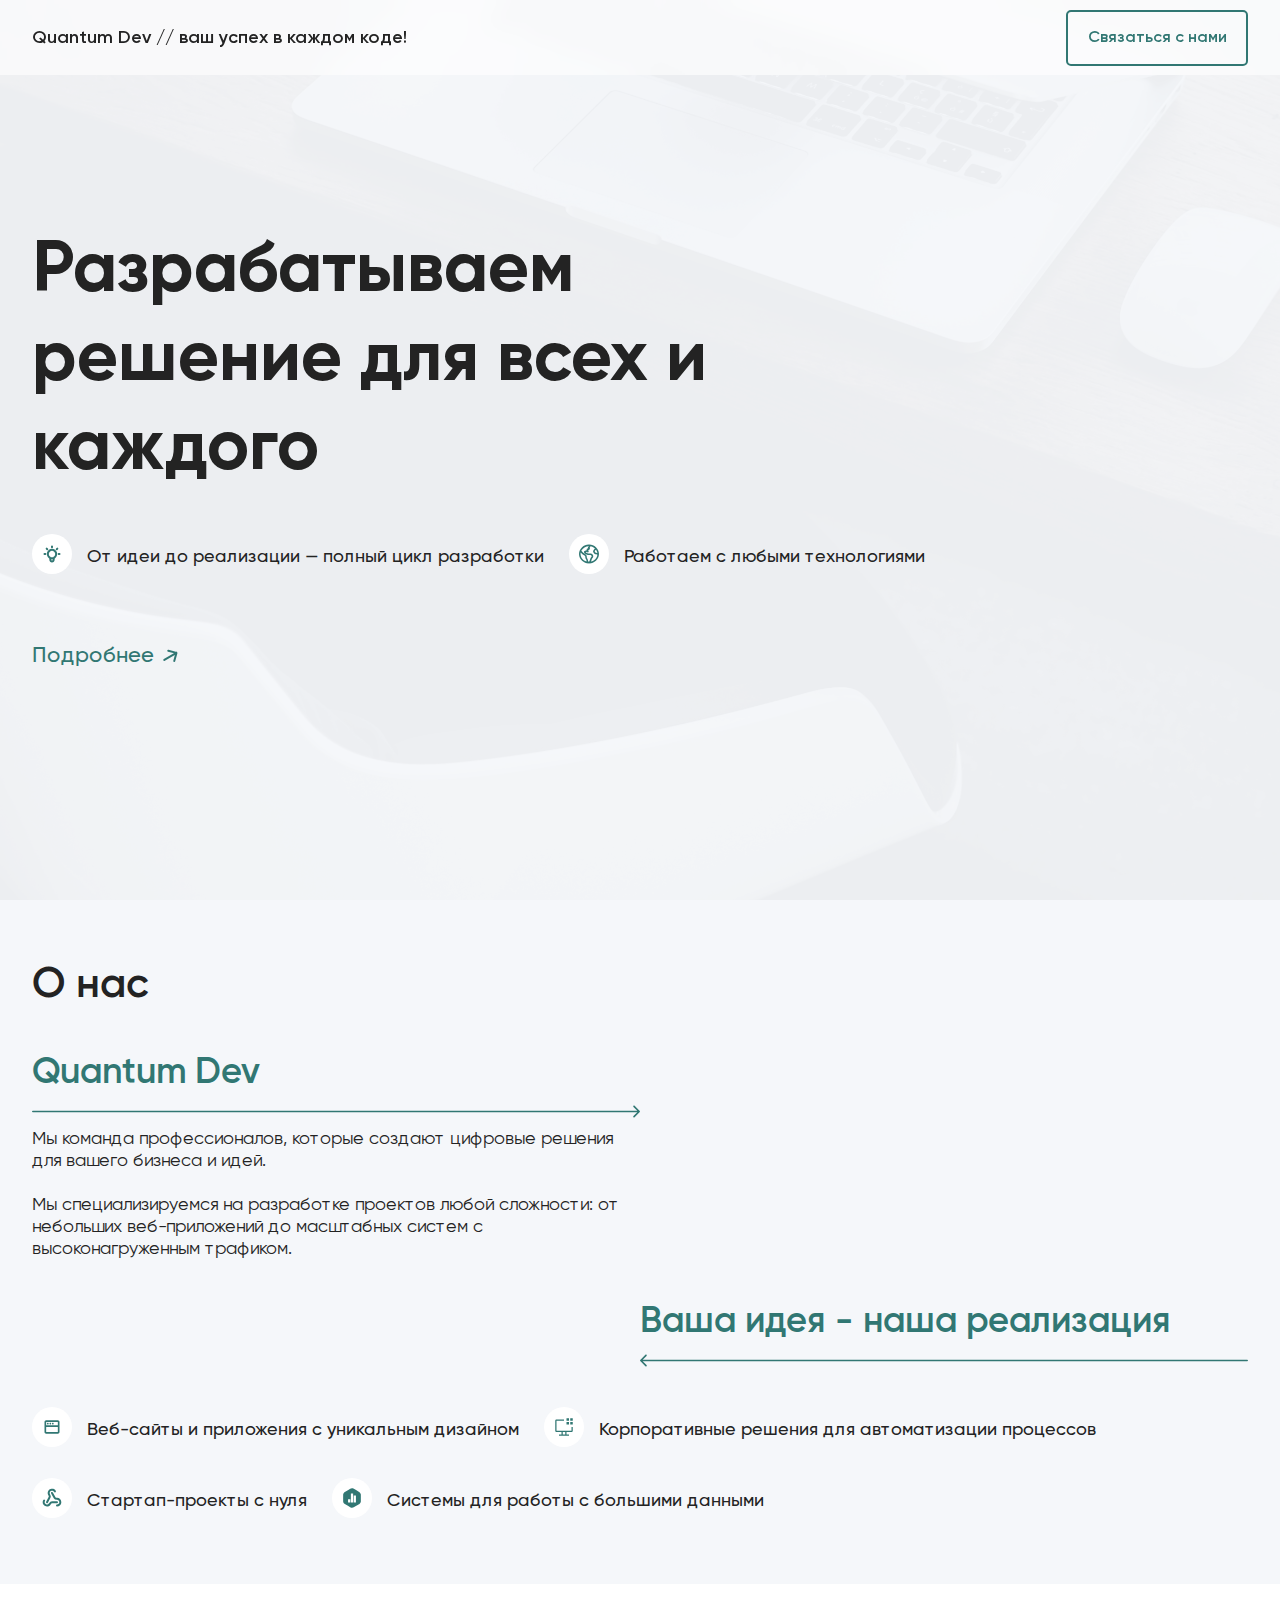
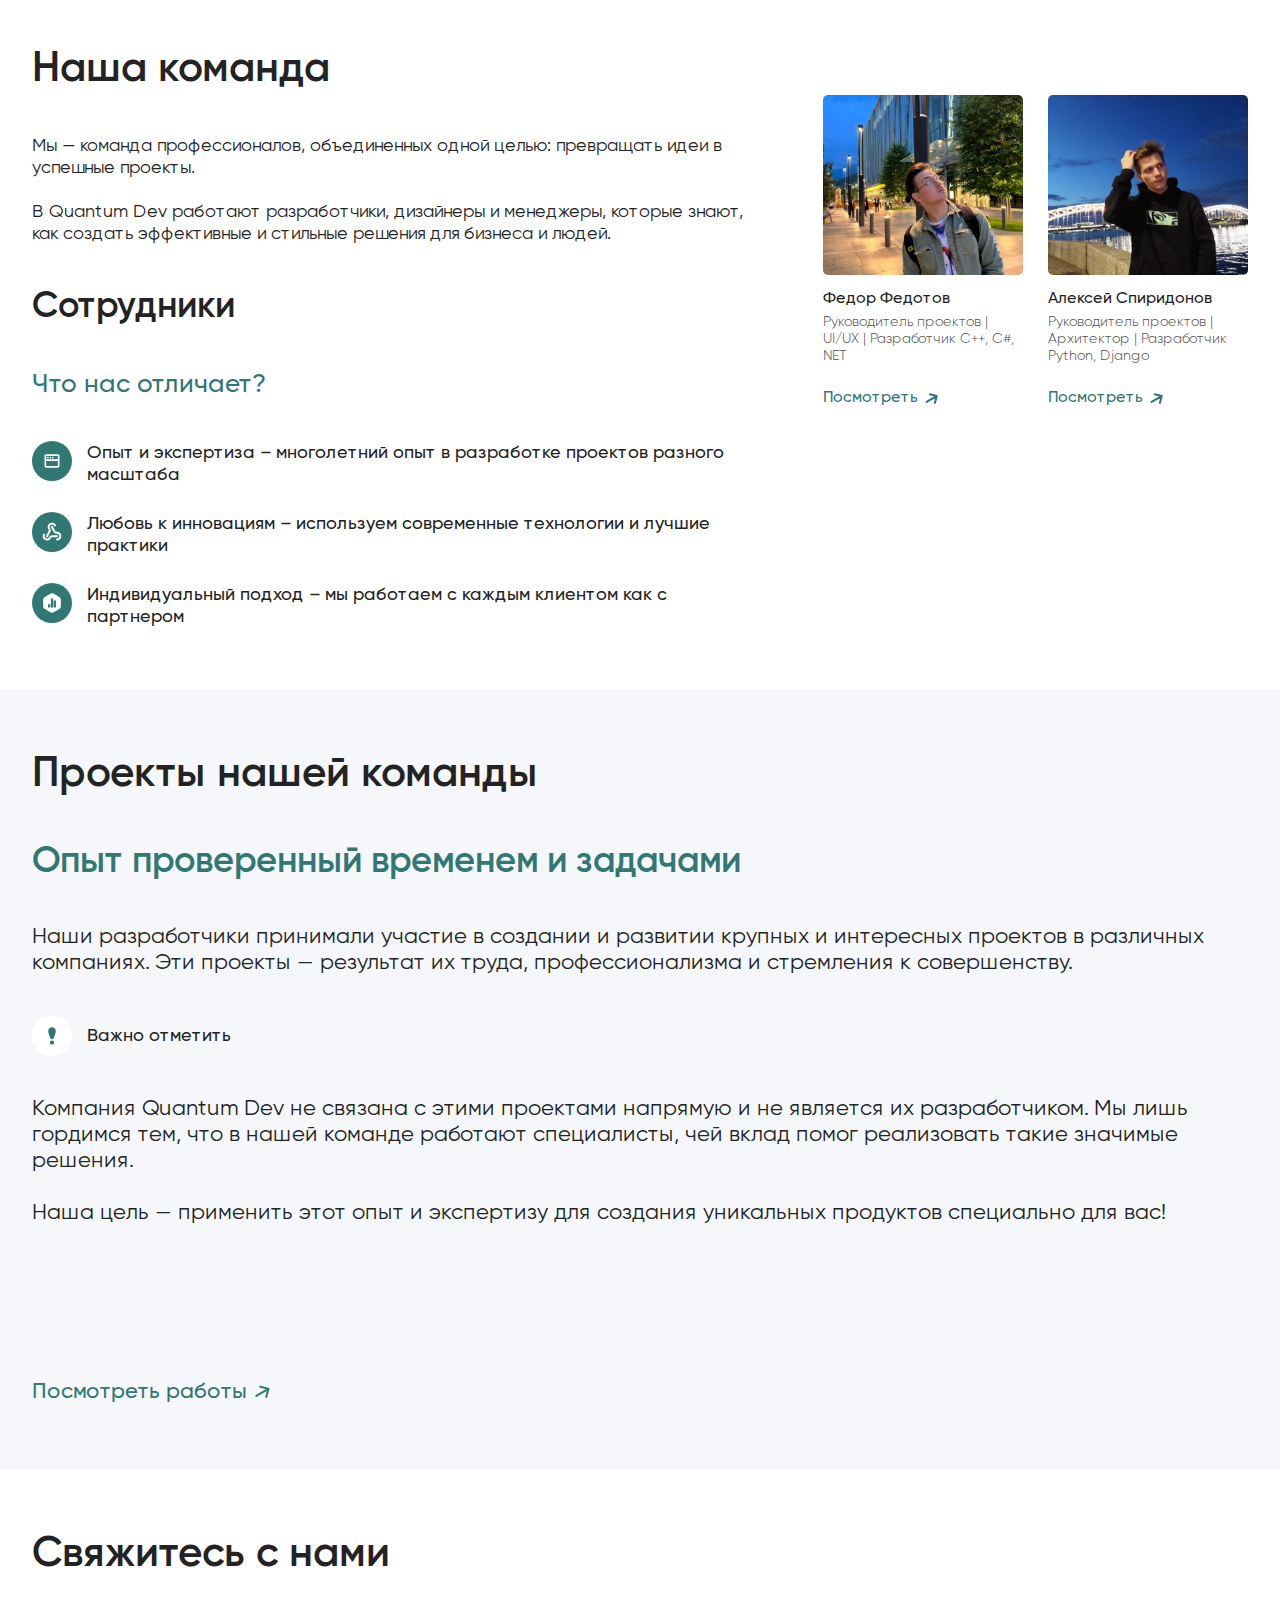
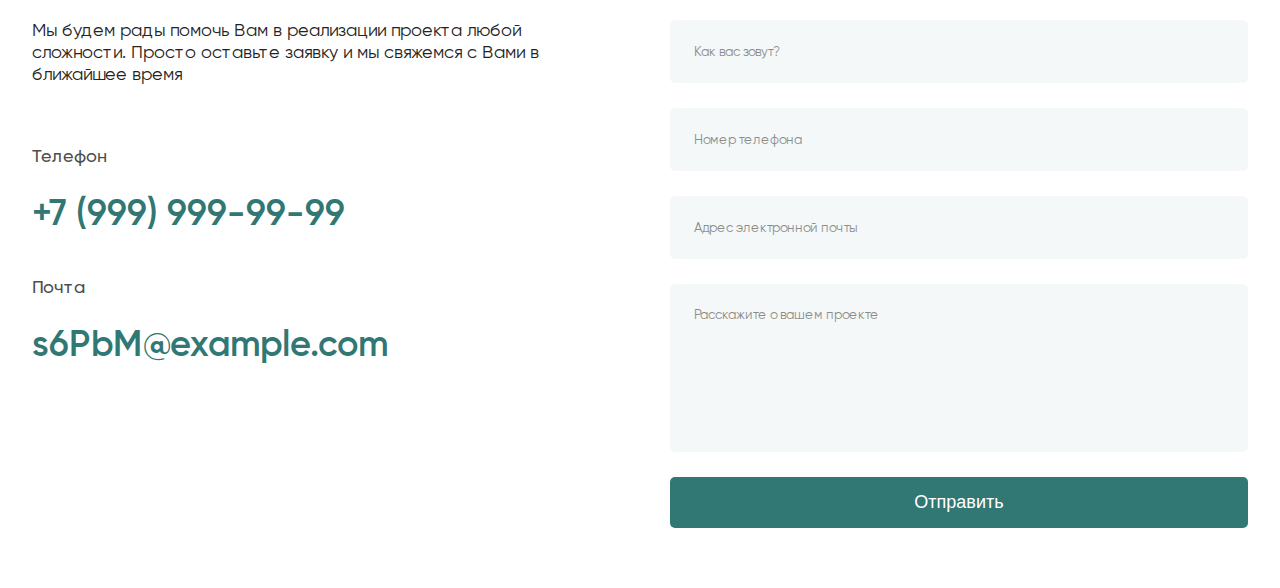
==== commit 404c9702: "fix" ====
--- a/index.html
+++ b/index.html
@@ -7,7 +7,6 @@
     <meta http-equiv="X-UA-Compatible" content="ie=edge">
     <link rel="stylesheet" href="./fonts/stylesheet.css">
     <link rel="stylesheet" href="./css/style.css">
-    <link rel="stylesheet" href="./css/fullpage.min.css">
     <title>Главная страница</title>
 </head>
 <script>
@@ -25,332 +24,315 @@
         </div>
     </header>
 
-    <section id="fullpage">
-        <div class="section banner center" id="banner-section">
-            <div class="section__content">
-                <h1 class="banner-title">Разрабатываем решение для всех и каждого</h1>
-                <div class="points">
-                    <div class="point">
-                        <div class="point__circle">
-                            <svg width="40" height="40" viewBox="0 0 40 40" fill="none"
+    <div class="section banner" id="banner-section">
+        <div class="section__content banner__content">
+            <h1 class="banner-title">Разрабатываем решение для всех и каждого</h1>
+            <div class="points">
+                <div class="point">
+                    <div class="point__circle">
+                        <svg width="40" height="40" viewBox="0 0 40 40" fill="none" xmlns="http://www.w3.org/2000/svg">
+                            <rect width="40" height="40" rx="20" fill="white" />
+                            <path
+                                d="M12.5 20H13.3333M20 12.5V13.3333M26.6667 20H27.5M14.6667 14.6667L15.25 15.25M25.3333 14.6667L24.75 15.25M18.0833 24.1667H21.9167M17.5 23.3333C16.8004 22.8086 16.2836 22.0771 16.0229 21.2424C15.7621 20.4076 15.7706 19.512 16.0472 18.6824C16.3237 17.8528 16.8543 17.1312 17.5637 16.6198C18.2731 16.1085 19.1255 15.8333 20 15.8333C20.8745 15.8333 21.7269 16.1085 22.4363 16.6198C23.1457 17.1312 23.6763 17.8528 23.9528 18.6824C24.2294 19.512 24.2379 20.4076 23.9771 21.2424C23.7164 22.0771 23.1996 22.8086 22.5 23.3333C22.1746 23.6554 21.9297 24.0495 21.7849 24.4839C21.6401 24.9182 21.5996 25.3805 21.6667 25.8333C21.6667 26.2754 21.4911 26.6993 21.1785 27.0118C20.866 27.3244 20.442 27.5 20 27.5C19.558 27.5 19.134 27.3244 18.8215 27.0118C18.5089 26.6993 18.3333 26.2754 18.3333 25.8333C18.4004 25.3805 18.3599 24.9182 18.2151 24.4839C18.0703 24.0495 17.8254 23.6554 17.5 23.3333Z"
+                                stroke="#317773" stroke-width="2" stroke-linecap="round" stroke-linejoin="round" />
+                        </svg>
+                    </div>
+
+                    <span class="text">От идеи до реализации — полный цикл разработки</span>
+                </div>
+                <div class="point">
+                    <div class="point__circle">
+                        <svg width="40" height="40" viewBox="0 0 40 40" fill="none" xmlns="http://www.w3.org/2000/svg">
+                            <rect width="40" height="40" rx="20" fill="white" />
+                            <g clip-path="url(#clip0_440_464)">
+                                <path
+                                    d="M20 10.6249C17.4313 10.544 14.9354 11.4859 13.0605 13.2436C11.1856 15.0014 10.0848 17.4313 10 19.9999C10.0848 22.5685 11.1856 24.9985 13.0605 26.7562C14.9354 28.514 17.4313 29.4558 20 29.3749C22.5687 29.4558 25.0646 28.514 26.9395 26.7562C28.8144 24.9985 29.9152 22.5685 30 19.9999C29.9152 17.4313 28.8144 15.0014 26.9395 13.2436C25.0646 11.4859 22.5687 10.544 20 10.6249ZM28.3875 19.1249L26.85 18.7499C26.5375 18.6624 26.5125 18.6374 26.4875 18.5999C26.3 18.3499 26.0875 18.0124 25.8875 17.6874C25.8875 17.5749 25.725 17.3999 25.6875 17.2999C25.65 17.1999 26.125 16.5499 26.325 16.2499C26.5402 16.0253 26.789 15.8356 27.0625 15.6874C27.7879 16.7027 28.2437 17.8855 28.3875 19.1249ZM20 12.1874L19.8875 12.3999C19.8769 12.3589 19.8769 12.3159 19.8875 12.2749C19.8875 12.3499 19.7 12.4624 19.575 12.5874L19.2 12.9499C19.029 13.1282 18.9254 13.3606 18.9072 13.6069C18.8889 13.8533 18.9571 14.0984 19.1 14.2999H18.95C18.7526 14.3056 18.5591 14.3558 18.3837 14.4467C18.2084 14.5376 18.0559 14.6669 17.9375 14.8249C17.7993 15.0154 17.7052 15.2342 17.6619 15.4655C17.6187 15.6969 17.6274 15.9349 17.6875 16.1624V16.2499C17.5052 16.2824 17.3255 16.3284 17.15 16.3874L16.85 16.4874L16.05 16.7499C15.8116 16.8198 15.5943 16.9477 15.4176 17.1222C15.2409 17.2968 15.1103 17.5124 15.0375 17.7499C14.9794 17.9492 14.9718 18.1599 15.0154 18.3628C15.0591 18.5658 15.1526 18.7547 15.2875 18.9124C15.7886 19.4531 16.3705 19.9127 17.0125 20.2749C17.6418 20.6928 18.3538 20.9699 19.1 21.0874H21.2C21.4529 21.0753 21.7047 21.1275 21.932 21.2389C22.1593 21.3504 22.3547 21.5176 22.5 21.7249C22.568 21.7951 22.6182 21.8805 22.6465 21.974C22.6747 22.0675 22.6802 22.1664 22.6625 22.2624C22.6361 22.4212 22.5718 22.5713 22.475 22.6999C21.8522 23.208 21.4311 23.9216 21.2875 24.7124C21.126 25.3001 20.9255 25.8764 20.6875 26.4374C20.5375 26.8249 20.4 27.1999 20.3 27.4999C19.8807 27.5305 19.4591 27.4968 19.05 27.3999C19.1496 26.4712 18.9291 25.5363 18.425 24.7499C18.0046 24.2532 17.7704 23.6256 17.7625 22.9749C17.8433 22.3577 17.7031 21.7318 17.3669 21.2079C17.0306 20.684 16.5198 20.296 15.925 20.1124C14.5254 19.2429 13.2968 18.1244 12.3 16.8124C13.0224 15.3984 14.1269 14.2154 15.488 13.3979C16.8492 12.5803 18.4124 12.1609 20 12.1874ZM11.5625 19.9999C11.5619 19.5127 11.6122 19.0267 11.7125 18.5499C12.7388 19.7779 13.9851 20.8038 15.3875 21.5749C16.1375 21.8499 16.25 22.1374 16.25 22.9749C16.2528 24.0198 16.6348 25.0281 17.325 25.8124C17.5093 26.3546 17.5692 26.9314 17.5 27.4999C15.8294 27.0654 14.346 26.0982 13.2746 24.7448C12.2031 23.3914 11.6021 21.7256 11.5625 19.9999ZM21.9625 27.5999C21.9625 27.4124 22.1125 27.1999 22.1875 26.9999C22.4728 26.3539 22.7027 25.6848 22.875 24.9999C22.9729 24.576 23.2107 24.1973 23.55 23.9249C23.9885 23.4957 24.2439 22.9133 24.2625 22.2999C24.2786 22.0092 24.2347 21.7182 24.1336 21.4452C24.0326 21.1721 23.8765 20.9227 23.675 20.7124C23.3743 20.3436 22.9919 20.0498 22.5579 19.8546C22.124 19.6593 21.6505 19.5678 21.175 19.5874H19.1875C18.2545 19.3331 17.3968 18.8571 16.6875 18.1999L17.275 17.9999L17.6125 17.8999C17.7613 17.8324 17.9244 17.8023 18.0875 17.8124L18.2 17.9999C18.2935 18.1754 18.4491 18.3097 18.6363 18.3767C18.8234 18.4437 19.0289 18.4386 19.2125 18.3624C19.3943 18.2776 19.5383 18.1285 19.6167 17.9439C19.6952 17.7593 19.7026 17.5522 19.6375 17.3624V17.1374C19.5 16.7624 19.3375 16.2374 19.2375 15.8874C19.5617 15.901 19.8835 15.8255 20.1678 15.669C20.4521 15.5125 20.688 15.2811 20.85 14.9999C20.9276 14.7905 20.9477 14.5641 20.9081 14.3442C20.8685 14.1244 20.7708 13.9192 20.625 13.7499C20.7722 13.618 20.9101 13.476 21.0375 13.3249C21.1522 13.1876 21.2362 13.0273 21.2836 12.8548C21.331 12.6823 21.3409 12.5016 21.3125 12.3249C23.0597 12.5821 24.6865 13.3672 25.975 14.5749C25.5967 14.8059 25.2624 15.1022 24.9875 15.4499C24.6892 15.8848 24.4219 16.3401 24.1875 16.8124C24.0867 17.1038 24.0613 17.416 24.1137 17.7198C24.1662 18.0236 24.2948 18.3092 24.4875 18.5499C24.7125 18.9374 24.9625 19.3124 25.1875 19.6249C25.4976 20.0158 25.9442 20.2748 26.4375 20.3499C26.7125 20.4249 27.6875 20.6249 28.375 20.7624C28.154 22.429 27.4167 23.9846 26.2666 25.2108C25.1166 26.4371 23.6115 27.2725 21.9625 27.5999Z"
+                                    fill="#317773" />
+                            </g>
+                            <defs>
+                                <clipPath id="clip0_440_464">
+                                    <rect width="20" height="20" fill="white" transform="translate(10 10)" />
+                                </clipPath>
+                            </defs>
+                        </svg>
+                    </div>
+                    <span class="text">Работаем с любыми технологиями</span>
+                </div>
+            </div>
+            <a class="btn">
+                Подробнее
+                <svg width="33" height="33" viewBox="0 0 33 33" fill="none" xmlns="http://www.w3.org/2000/svg">
+                    <path
+                        d="M22.4541 12.8924L10.3297 19.8924M22.4541 12.8924L20.2579 21.0886M22.4541 12.8924L14.2579 10.6963"
+                        stroke="#317773" stroke-width="2" stroke-linecap="round" stroke-linejoin="round" />
+                </svg>
+            </a>
+        </div>
+    </div>
+    <div class="section" id="about-section">
+        <div class="section__content">
+            <h1 class="title">О нас</h1>
+            <div class="flex left">
+                <div class="flex__position">
+                    <h2 class="subtitle base-color">Quantum Dev</h2>
+                    <svg width="100%" height="auto" viewBox="0 0 751 16" fill="none" xmlns="http://www.w3.org/2000/svg">
+                        <path
+                            d="M1 7C0.447715 7 0 7.44772 0 8C0 8.55228 0.447715 9 1 9V7ZM750.707 8.70711C751.098 8.31658 751.098 7.68342 750.707 7.29289L744.343 0.928932C743.953 0.538408 743.319 0.538408 742.929 0.928932C742.538 1.31946 742.538 1.95262 742.929 2.34315L748.586 8L742.929 13.6569C742.538 14.0474 742.538 14.6805 742.929 15.0711C743.319 15.4616 743.953 15.4616 744.343 15.0711L750.707 8.70711ZM1 9L750 9V7L1 7V9Z"
+                            fill="#317773" />
+                    </svg>
+
+                    <p class="text">
+                        Мы команда профессионалов, которые создают цифровые решения для вашего бизнеса и идей.
+                        <br>
+                        <br>
+                        Мы специализируемся на разработке проектов любой сложности: от небольших веб-приложений до
+                        масштабных систем с высоконагруженным трафиком.
+                    </p>
+                </div>
+            </div>
+            <div class="flex right">
+                <div class="flex__position">
+                    <h2 class="subtitle base-color">Ваша идея - наша реализация</h2>
+                    <svg width="100%" height="auto" viewBox="0 0 751 16" fill="none" xmlns="http://www.w3.org/2000/svg">
+                        <path
+                            d="M0.292893 7.29289C-0.0976311 7.68342 -0.0976311 8.31658 0.292893 8.70711L6.65685 15.0711C7.04738 15.4616 7.68054 15.4616 8.07107 15.0711C8.46159 14.6805 8.46159 14.0474 8.07107 13.6569L2.41421 8L8.07107 2.34315C8.46159 1.95262 8.46159 1.31946 8.07107 0.928932C7.68054 0.538408 7.04738 0.538408 6.65685 0.928932L0.292893 7.29289ZM750 9C750.552 9 751 8.55228 751 8C751 7.44772 750.552 7 750 7V9ZM1 9L750 9V7L1 7V9Z"
+                            fill="#317773" />
+                    </svg>
+                </div>
+            </div>
+            <div class="points">
+                <div class="point">
+                    <div class="point__circle">
+                        <svg width="40" height="40" viewBox="0 0 40 40" fill="none" xmlns="http://www.w3.org/2000/svg">
+                            <rect width="40" height="40" rx="20" fill="white" />
+                            <path
+                                d="M25.8333 13.3335C26.2754 13.3335 26.6993 13.5091 27.0118 13.8217C27.3244 14.1342 27.5 14.5581 27.5 15.0002V25.0002C27.5 25.4422 27.3244 25.8661 27.0118 26.1787C26.6993 26.4912 26.2754 26.6668 25.8333 26.6668H14.1667C13.7246 26.6668 13.3007 26.4912 12.9882 26.1787C12.6756 25.8661 12.5 25.4422 12.5 25.0002V15.0002C12.5 14.5581 12.6756 14.1342 12.9882 13.8217C13.3007 13.5091 13.7246 13.3335 14.1667 13.3335H25.8333ZM25.8333 20.0002H14.1667V25.0002H25.8333V20.0002ZM25.8333 15.0002H14.1667V18.3335H25.8333V15.0002ZM15.8333 15.8335C16.0543 15.8335 16.2663 15.9213 16.4226 16.0776C16.5789 16.2339 16.6667 16.4458 16.6667 16.6668C16.6667 16.8878 16.5789 17.0998 16.4226 17.2561C16.2663 17.4124 16.0543 17.5002 15.8333 17.5002C15.6123 17.5002 15.4004 17.4124 15.2441 17.2561C15.0878 17.0998 15 16.8878 15 16.6668C15 16.4458 15.0878 16.2339 15.2441 16.0776C15.4004 15.9213 15.6123 15.8335 15.8333 15.8335ZM18.3333 15.8335C18.5543 15.8335 18.7663 15.9213 18.9226 16.0776C19.0789 16.2339 19.1667 16.4458 19.1667 16.6668C19.1667 16.8878 19.0789 17.0998 18.9226 17.2561C18.7663 17.4124 18.5543 17.5002 18.3333 17.5002C18.1123 17.5002 17.9004 17.4124 17.7441 17.2561C17.5878 17.0998 17.5 16.8878 17.5 16.6668C17.5 16.4458 17.5878 16.2339 17.7441 16.0776C17.9004 15.9213 18.1123 15.8335 18.3333 15.8335ZM20.8333 15.8335C21.0543 15.8335 21.2663 15.9213 21.4226 16.0776C21.5789 16.2339 21.6667 16.4458 21.6667 16.6668C21.6667 16.8878 21.5789 17.0998 21.4226 17.2561C21.2663 17.4124 21.0543 17.5002 20.8333 17.5002C20.6123 17.5002 20.4004 17.4124 20.2441 17.2561C20.0878 17.0998 20 16.8878 20 16.6668C20 16.4458 20.0878 16.2339 20.2441 16.0776C20.4004 15.9213 20.6123 15.8335 20.8333 15.8335Z"
+                                fill="#317773" />
+                        </svg>
+                    </div>
+                    <span class="text">Веб-сайты и приложения с уникальным дизайном</span>
+                </div>
+                <div class="point">
+                    <div class="point__circle">
+                        <svg width="40" height="40" viewBox="0 0 40 40" fill="none" xmlns="http://www.w3.org/2000/svg">
+                            <rect width="40" height="40" rx="20" fill="white" />
+                            <path
+                                d="M26.25 11.25H28.75V13.75H26.25V11.25ZM26.25 15H28.75V17.5H26.25V15ZM22.5 11.25H25V13.75H22.5V11.25ZM22.5 15H25V17.5H22.5V15Z"
+                                fill="#317773" />
+                            <path
+                                d="M27.5 20V23.75H12.5V13.75H20V12.5H12.5C12.1685 12.5 11.8505 12.6317 11.6161 12.8661C11.3817 13.1005 11.25 13.4185 11.25 13.75V23.75C11.25 24.0815 11.3817 24.3995 11.6161 24.6339C11.8505 24.8683 12.1685 25 12.5 25H17.5V27.5H15V28.75H25V27.5H22.5V25H27.5C27.8315 25 28.1495 24.8683 28.3839 24.6339C28.6183 24.3995 28.75 24.0815 28.75 23.75V20H27.5ZM21.25 27.5H18.75V25H21.25V27.5Z"
+                                fill="#317773" />
+                        </svg>
+                    </div>
+                    <span class="text">Корпоративные решения для автоматизации процессов</span>
+                </div>
+                <div class="point">
+                    <div class="point__circle">
+                        <svg width="40" height="40" viewBox="0 0 40 40" fill="none" xmlns="http://www.w3.org/2000/svg">
+                            <rect width="40" height="40" rx="20" fill="white" />
+                            <path
+                                d="M25.0003 24.15H20.0087C19.092 24.15 18.3837 24.9333 17.942 25.7333C17.5924 26.3894 17.0335 26.9097 16.3542 27.2116C15.6749 27.5136 14.9141 27.5798 14.1929 27.3997C13.4716 27.2196 12.8313 26.8036 12.3736 26.2178C11.9159 25.632 11.6672 24.9101 11.667 24.1667C11.6753 23.5833 11.8337 23 12.142 22.5"
+                                stroke="#317773" stroke-width="2" stroke-linecap="round" stroke-linejoin="round" />
+                            <path
+                                d="M15 24.1666L17.6083 19.3499C18.05 18.5416 17.6917 17.5332 17.1917 16.7666C16.9557 16.3892 16.7977 15.9683 16.727 15.5288C16.6563 15.0894 16.6743 14.6402 16.78 14.2078C16.8857 13.7754 17.0769 13.3686 17.3424 13.0113C17.6079 12.654 17.9422 12.3535 18.3257 12.1275C18.7092 11.9015 19.1341 11.7547 19.5753 11.6955C20.0164 11.6364 20.465 11.6663 20.8944 11.7833C21.3239 11.9004 21.7256 12.1022 22.0758 12.377C22.4259 12.6518 22.7175 12.9939 22.9333 13.3832"
+                                stroke="#317773" stroke-width="2" stroke-linecap="round" stroke-linejoin="round" />
+                            <path
+                                d="M20 15L22.6083 19.775C23.05 20.5833 24.0833 20.8333 25 20.8333C25.8841 20.8333 26.7319 21.1845 27.357 21.8096C27.9821 22.4348 28.3333 23.2826 28.3333 24.1667C28.3333 25.0507 27.9821 25.8986 27.357 26.5237C26.7319 27.1488 25.8841 27.5 25 27.5"
+                                stroke="#317773" stroke-width="2" stroke-linecap="round" stroke-linejoin="round" />
+                        </svg>
+                    </div>
+                    <span class="text">Стартап-проекты с нуля</span>
+                </div>
+                <div class="point">
+                    <div class="point__circle">
+                        <svg width="40" height="40" viewBox="0 0 40 40" fill="none" xmlns="http://www.w3.org/2000/svg">
+                            <rect width="40" height="40" rx="20" fill="white" />
+                            <path
+                                d="M19.9993 10.3142C18.7422 10.2684 17.7687 11.137 16.7145 11.6828C15.2807 12.5327 13.8043 13.3167 12.399 14.2107C11.4799 14.9578 11.0576 16.1599 11.1541 17.3208C11.1595 19.3791 11.1434 21.4379 11.1622 23.4958C11.2812 24.7419 12.1453 25.7995 13.2572 26.3208C15.0421 27.3452 16.8165 28.3887 18.608 29.4011C19.7468 29.9204 21.095 29.702 22.1024 28.9994C23.8821 27.9657 25.6728 26.9502 27.4455 25.9049C28.4652 25.1789 28.9493 23.9019 28.8446 22.6784C28.8393 20.6201 28.8553 18.5614 28.8365 16.5034C28.7174 15.2574 27.8535 14.1996 26.7415 13.6785C24.9565 12.6543 23.1818 11.6115 21.3904 10.599C20.9568 10.3976 20.4752 10.3156 19.9994 10.3142M18.8785 15.4974H21.1207V24.5021H18.8785V15.4974ZM21.7 17.4573H23.9411V24.5021H21.7V17.4573ZM16.0574 21.1323H18.2991V24.5021H16.0574V21.1323Z"
+                                fill="#317773" />
+                        </svg>
+
+                    </div>
+                    <span class="text">Системы для работы с большими данными</span>
+                </div>
+            </div>
+        </div>
+    </div>
+    <div class="section top bacground" id="team-section">
+        <div class="section__content">
+            <h1 class="title">Наша команда</h1>
+            <div class="flex team">
+                <div class="info">
+                    <p class="text">
+                        Мы — команда профессионалов, объединенных одной целью: превращать идеи в успешные проекты.
+                        <br>
+                        <br>
+                        В Quantum Dev работают разработчики, дизайнеры и менеджеры, которые знают, как создать
+                        эффективные и стильные решения для бизнеса и людей.
+                    </p>
+                    <h2 class="subtitle">Сотрудники</h2>
+                    <h3 class="subtitle__text base-color">Что нас отличает?</h3>
+                    <div class="points">
+                        <div class="point">
+                            <div class="point__circle">
+                                <svg width="40" height="40" viewBox="0 0 40 40" fill="none"
+                                    xmlns="http://www.w3.org/2000/svg">
+                                    <rect width="40" height="40" rx="20" fill="#317773" />
+                                    <path
+                                        d="M25.8333 13.3335C26.2754 13.3335 26.6993 13.5091 27.0118 13.8217C27.3244 14.1342 27.5 14.5581 27.5 15.0002V25.0002C27.5 25.4422 27.3244 25.8661 27.0118 26.1787C26.6993 26.4912 26.2754 26.6668 25.8333 26.6668H14.1667C13.7246 26.6668 13.3007 26.4912 12.9882 26.1787C12.6756 25.8661 12.5 25.4422 12.5 25.0002V15.0002C12.5 14.5581 12.6756 14.1342 12.9882 13.8217C13.3007 13.5091 13.7246 13.3335 14.1667 13.3335H25.8333ZM25.8333 20.0002H14.1667V25.0002H25.8333V20.0002ZM25.8333 15.0002H14.1667V18.3335H25.8333V15.0002ZM15.8333 15.8335C16.0543 15.8335 16.2663 15.9213 16.4226 16.0776C16.5789 16.2339 16.6667 16.4458 16.6667 16.6668C16.6667 16.8878 16.5789 17.0998 16.4226 17.2561C16.2663 17.4124 16.0543 17.5002 15.8333 17.5002C15.6123 17.5002 15.4004 17.4124 15.2441 17.2561C15.0878 17.0998 15 16.8878 15 16.6668C15 16.4458 15.0878 16.2339 15.2441 16.0776C15.4004 15.9213 15.6123 15.8335 15.8333 15.8335ZM18.3333 15.8335C18.5543 15.8335 18.7663 15.9213 18.9226 16.0776C19.0789 16.2339 19.1667 16.4458 19.1667 16.6668C19.1667 16.8878 19.0789 17.0998 18.9226 17.2561C18.7663 17.4124 18.5543 17.5002 18.3333 17.5002C18.1123 17.5002 17.9004 17.4124 17.7441 17.2561C17.5878 17.0998 17.5 16.8878 17.5 16.6668C17.5 16.4458 17.5878 16.2339 17.7441 16.0776C17.9004 15.9213 18.1123 15.8335 18.3333 15.8335ZM20.8333 15.8335C21.0543 15.8335 21.2663 15.9213 21.4226 16.0776C21.5789 16.2339 21.6667 16.4458 21.6667 16.6668C21.6667 16.8878 21.5789 17.0998 21.4226 17.2561C21.2663 17.4124 21.0543 17.5002 20.8333 17.5002C20.6123 17.5002 20.4004 17.4124 20.2441 17.2561C20.0878 17.0998 20 16.8878 20 16.6668C20 16.4458 20.0878 16.2339 20.2441 16.0776C20.4004 15.9213 20.6123 15.8335 20.8333 15.8335Z"
+                                        fill="white" />
+                                </svg>
+
+                            </div>
+                            <span class="text">
+                                Опыт и экспертиза – многолетний опыт в разработке проектов разного
+                                масштаба
+                            </span>
+                        </div>
+                        <div class="point">
+                            <div class="point__circle">
+                                <svg width="40" height="40" viewBox="0 0 40 40" fill="none"
+                                    xmlns="http://www.w3.org/2000/svg">
+                                    <rect width="40" height="40" rx="20" fill="#317773" />
+                                    <path
+                                        d="M25.0003 24.15H20.0087C19.092 24.15 18.3837 24.9333 17.942 25.7333C17.5924 26.3894 17.0335 26.9097 16.3542 27.2116C15.6749 27.5136 14.9141 27.5798 14.1929 27.3997C13.4716 27.2196 12.8313 26.8036 12.3736 26.2178C11.9159 25.632 11.6672 24.9101 11.667 24.1667C11.6753 23.5833 11.8337 23 12.142 22.5"
+                                        stroke="white" stroke-width="2" stroke-linecap="round"
+                                        stroke-linejoin="round" />
+                                    <path
+                                        d="M15 24.1666L17.6083 19.3499C18.05 18.5416 17.6917 17.5332 17.1917 16.7666C16.9557 16.3892 16.7977 15.9683 16.727 15.5288C16.6563 15.0894 16.6743 14.6402 16.78 14.2078C16.8857 13.7754 17.0769 13.3686 17.3424 13.0113C17.6079 12.654 17.9422 12.3535 18.3257 12.1275C18.7092 11.9015 19.1341 11.7547 19.5753 11.6955C20.0164 11.6364 20.465 11.6663 20.8944 11.7833C21.3239 11.9004 21.7256 12.1022 22.0758 12.377C22.4259 12.6518 22.7175 12.9939 22.9333 13.3832"
+                                        stroke="white" stroke-width="2" stroke-linecap="round"
+                                        stroke-linejoin="round" />
+                                    <path
+                                        d="M20 15L22.6083 19.775C23.05 20.5833 24.0833 20.8333 25 20.8333C25.8841 20.8333 26.7319 21.1845 27.357 21.8096C27.9821 22.4348 28.3333 23.2826 28.3333 24.1667C28.3333 25.0507 27.9821 25.8986 27.357 26.5237C26.7319 27.1488 25.8841 27.5 25 27.5"
+                                        stroke="white" stroke-width="2" stroke-linecap="round"
+                                        stroke-linejoin="round" />
+                                </svg>
+                            </div>
+                            <span class="text">
+                                Любовь к инновациям – используем современные технологии и лучшие практики
+                            </span>
+                        </div>
+                        <div class="point">
+                            <div class="point__circle">
+                                <svg width="40" height="40" viewBox="0 0 40 40" fill="none"
+                                    xmlns="http://www.w3.org/2000/svg">
+                                    <rect width="40" height="40" rx="20" fill="#317773" />
+                                    <path
+                                        d="M19.9993 10.3142C18.7422 10.2684 17.7687 11.137 16.7145 11.6828C15.2807 12.5327 13.8043 13.3167 12.399 14.2107C11.4799 14.9578 11.0576 16.1599 11.1541 17.3208C11.1595 19.3791 11.1434 21.4379 11.1622 23.4958C11.2812 24.7419 12.1453 25.7995 13.2572 26.3208C15.0421 27.3452 16.8165 28.3887 18.608 29.4011C19.7468 29.9204 21.095 29.702 22.1024 28.9994C23.8821 27.9657 25.6728 26.9502 27.4455 25.9049C28.4652 25.1789 28.9493 23.9019 28.8446 22.6784C28.8393 20.6201 28.8553 18.5614 28.8365 16.5034C28.7174 15.2574 27.8535 14.1996 26.7415 13.6785C24.9565 12.6543 23.1818 11.6115 21.3904 10.599C20.9568 10.3976 20.4752 10.3156 19.9994 10.3142M18.8785 15.4974H21.1207V24.5021H18.8785V15.4974ZM21.7 17.4573H23.9411V24.5021H21.7V17.4573ZM16.0574 21.1323H18.2991V24.5021H16.0574V21.1323Z"
+                                        fill="white" />
+                                </svg>
+                            </div>
+                            <span class="text">
+                                Индивидуальный подход – мы работаем с каждым клиентом как с партнером </span>
+                        </div>
+                    </div>
+                </div>
+                <div class="team__commands">
+                    <div class="card">
+                        <img src="./img/fedor.svg" class="card__img">
+                        <span class="card__name">Федор Федотов</span>
+                        <span class="card__position">Руководитель проектов | UI/UX | Разработчик С++, C#, NET</span>
+                        <a href="./media/spiridonov.pdf" class="card__link">
+                            Посмотреть
+                            <svg width="28" height="28" viewBox="0 0 28 28" fill="none"
                                 xmlns="http://www.w3.org/2000/svg">
-                                <rect width="40" height="40" rx="20" fill="white" />
                                 <path
-                                    d="M12.5 20H13.3333M20 12.5V13.3333M26.6667 20H27.5M14.6667 14.6667L15.25 15.25M25.3333 14.6667L24.75 15.25M18.0833 24.1667H21.9167M17.5 23.3333C16.8004 22.8086 16.2836 22.0771 16.0229 21.2424C15.7621 20.4076 15.7706 19.512 16.0472 18.6824C16.3237 17.8528 16.8543 17.1312 17.5637 16.6198C18.2731 16.1085 19.1255 15.8333 20 15.8333C20.8745 15.8333 21.7269 16.1085 22.4363 16.6198C23.1457 17.1312 23.6763 17.8528 23.9528 18.6824C24.2294 19.512 24.2379 20.4076 23.9771 21.2424C23.7164 22.0771 23.1996 22.8086 22.5 23.3333C22.1746 23.6554 21.9297 24.0495 21.7849 24.4839C21.6401 24.9182 21.5996 25.3805 21.6667 25.8333C21.6667 26.2754 21.4911 26.6993 21.1785 27.0118C20.866 27.3244 20.442 27.5 20 27.5C19.558 27.5 19.134 27.3244 18.8215 27.0118C18.5089 26.6993 18.3333 26.2754 18.3333 25.8333C18.4004 25.3805 18.3599 24.9182 18.2151 24.4839C18.0703 24.0495 17.8254 23.6554 17.5 23.3333Z"
+                                    d="M18.7119 11.064L8.60828 16.8973M18.7119 11.064L16.8818 17.8941M18.7119 11.064L11.8818 9.23389"
                                     stroke="#317773" stroke-width="2" stroke-linecap="round" stroke-linejoin="round" />
                             </svg>
-                        </div>
-
-                        <span class="text">От идеи до реализации — полный цикл разработки</span>
-                    </div>
-                    <div class="point">
-                        <div class="point__circle">
-                            <svg width="40" height="40" viewBox="0 0 40 40" fill="none"
-                                xmlns="http://www.w3.org/2000/svg">
-                                <rect width="40" height="40" rx="20" fill="white" />
-                                <g clip-path="url(#clip0_440_464)">
-                                    <path
-                                        d="M20 10.6249C17.4313 10.544 14.9354 11.4859 13.0605 13.2436C11.1856 15.0014 10.0848 17.4313 10 19.9999C10.0848 22.5685 11.1856 24.9985 13.0605 26.7562C14.9354 28.514 17.4313 29.4558 20 29.3749C22.5687 29.4558 25.0646 28.514 26.9395 26.7562C28.8144 24.9985 29.9152 22.5685 30 19.9999C29.9152 17.4313 28.8144 15.0014 26.9395 13.2436C25.0646 11.4859 22.5687 10.544 20 10.6249ZM28.3875 19.1249L26.85 18.7499C26.5375 18.6624 26.5125 18.6374 26.4875 18.5999C26.3 18.3499 26.0875 18.0124 25.8875 17.6874C25.8875 17.5749 25.725 17.3999 25.6875 17.2999C25.65 17.1999 26.125 16.5499 26.325 16.2499C26.5402 16.0253 26.789 15.8356 27.0625 15.6874C27.7879 16.7027 28.2437 17.8855 28.3875 19.1249ZM20 12.1874L19.8875 12.3999C19.8769 12.3589 19.8769 12.3159 19.8875 12.2749C19.8875 12.3499 19.7 12.4624 19.575 12.5874L19.2 12.9499C19.029 13.1282 18.9254 13.3606 18.9072 13.6069C18.8889 13.8533 18.9571 14.0984 19.1 14.2999H18.95C18.7526 14.3056 18.5591 14.3558 18.3837 14.4467C18.2084 14.5376 18.0559 14.6669 17.9375 14.8249C17.7993 15.0154 17.7052 15.2342 17.6619 15.4655C17.6187 15.6969 17.6274 15.9349 17.6875 16.1624V16.2499C17.5052 16.2824 17.3255 16.3284 17.15 16.3874L16.85 16.4874L16.05 16.7499C15.8116 16.8198 15.5943 16.9477 15.4176 17.1222C15.2409 17.2968 15.1103 17.5124 15.0375 17.7499C14.9794 17.9492 14.9718 18.1599 15.0154 18.3628C15.0591 18.5658 15.1526 18.7547 15.2875 18.9124C15.7886 19.4531 16.3705 19.9127 17.0125 20.2749C17.6418 20.6928 18.3538 20.9699 19.1 21.0874H21.2C21.4529 21.0753 21.7047 21.1275 21.932 21.2389C22.1593 21.3504 22.3547 21.5176 22.5 21.7249C22.568 21.7951 22.6182 21.8805 22.6465 21.974C22.6747 22.0675 22.6802 22.1664 22.6625 22.2624C22.6361 22.4212 22.5718 22.5713 22.475 22.6999C21.8522 23.208 21.4311 23.9216 21.2875 24.7124C21.126 25.3001 20.9255 25.8764 20.6875 26.4374C20.5375 26.8249 20.4 27.1999 20.3 27.4999C19.8807 27.5305 19.4591 27.4968 19.05 27.3999C19.1496 26.4712 18.9291 25.5363 18.425 24.7499C18.0046 24.2532 17.7704 23.6256 17.7625 22.9749C17.8433 22.3577 17.7031 21.7318 17.3669 21.2079C17.0306 20.684 16.5198 20.296 15.925 20.1124C14.5254 19.2429 13.2968 18.1244 12.3 16.8124C13.0224 15.3984 14.1269 14.2154 15.488 13.3979C16.8492 12.5803 18.4124 12.1609 20 12.1874ZM11.5625 19.9999C11.5619 19.5127 11.6122 19.0267 11.7125 18.5499C12.7388 19.7779 13.9851 20.8038 15.3875 21.5749C16.1375 21.8499 16.25 22.1374 16.25 22.9749C16.2528 24.0198 16.6348 25.0281 17.325 25.8124C17.5093 26.3546 17.5692 26.9314 17.5 27.4999C15.8294 27.0654 14.346 26.0982 13.2746 24.7448C12.2031 23.3914 11.6021 21.7256 11.5625 19.9999ZM21.9625 27.5999C21.9625 27.4124 22.1125 27.1999 22.1875 26.9999C22.4728 26.3539 22.7027 25.6848 22.875 24.9999C22.9729 24.576 23.2107 24.1973 23.55 23.9249C23.9885 23.4957 24.2439 22.9133 24.2625 22.2999C24.2786 22.0092 24.2347 21.7182 24.1336 21.4452C24.0326 21.1721 23.8765 20.9227 23.675 20.7124C23.3743 20.3436 22.9919 20.0498 22.5579 19.8546C22.124 19.6593 21.6505 19.5678 21.175 19.5874H19.1875C18.2545 19.3331 17.3968 18.8571 16.6875 18.1999L17.275 17.9999L17.6125 17.8999C17.7613 17.8324 17.9244 17.8023 18.0875 17.8124L18.2 17.9999C18.2935 18.1754 18.4491 18.3097 18.6363 18.3767C18.8234 18.4437 19.0289 18.4386 19.2125 18.3624C19.3943 18.2776 19.5383 18.1285 19.6167 17.9439C19.6952 17.7593 19.7026 17.5522 19.6375 17.3624V17.1374C19.5 16.7624 19.3375 16.2374 19.2375 15.8874C19.5617 15.901 19.8835 15.8255 20.1678 15.669C20.4521 15.5125 20.688 15.2811 20.85 14.9999C20.9276 14.7905 20.9477 14.5641 20.9081 14.3442C20.8685 14.1244 20.7708 13.9192 20.625 13.7499C20.7722 13.618 20.9101 13.476 21.0375 13.3249C21.1522 13.1876 21.2362 13.0273 21.2836 12.8548C21.331 12.6823 21.3409 12.5016 21.3125 12.3249C23.0597 12.5821 24.6865 13.3672 25.975 14.5749C25.5967 14.8059 25.2624 15.1022 24.9875 15.4499C24.6892 15.8848 24.4219 16.3401 24.1875 16.8124C24.0867 17.1038 24.0613 17.416 24.1137 17.7198C24.1662 18.0236 24.2948 18.3092 24.4875 18.5499C24.7125 18.9374 24.9625 19.3124 25.1875 19.6249C25.4976 20.0158 25.9442 20.2748 26.4375 20.3499C26.7125 20.4249 27.6875 20.6249 28.375 20.7624C28.154 22.429 27.4167 23.9846 26.2666 25.2108C25.1166 26.4371 23.6115 27.2725 21.9625 27.5999Z"
-                                        fill="#317773" />
-                                </g>
-                                <defs>
-                                    <clipPath id="clip0_440_464">
-                                        <rect width="20" height="20" fill="white" transform="translate(10 10)" />
-                                    </clipPath>
-                                </defs>
-                            </svg>
-                        </div>
-                        <span class="text">Работаем с любыми технологиями</span>
-                    </div>
-                </div>
-                <a class="btn">
-                    Подробнее
-                    <svg width="33" height="33" viewBox="0 0 33 33" fill="none" xmlns="http://www.w3.org/2000/svg">
-                        <path
-                            d="M22.4541 12.8924L10.3297 19.8924M22.4541 12.8924L20.2579 21.0886M22.4541 12.8924L14.2579 10.6963"
-                            stroke="#317773" stroke-width="2" stroke-linecap="round" stroke-linejoin="round" />
-                    </svg>
-                </a>
-            </div>
-        </div>
-        <div class="section top" id="about-section">
-            <div class="section__content">
-                <h1 class="title">О нас</h1>
-                <div class="flex left">
-                    <div class="flex__position">
-                        <h2 class="subtitle base-color">Quantum Dev</h2>
-                        <div class="line">
-                            <svg width="751" height="16" viewBox="0 0 751 16" fill="none"
+                        </a>
+                    </div>
+                    <div class="card">
+                        <img src="./img/spiridonov.svg" class="card__img">
+                        <span class="card__name">Алексей Спиридонов</span>
+                        <span class="card__position">Руководитель проектов | Архитектор | Разработчик Python, Django
+                        </span>
+                        <a href="./media/spiridonov.pdf" class="card__link">
+                            Посмотреть
+                            <svg width="28" height="28" viewBox="0 0 28 28" fill="none"
                                 xmlns="http://www.w3.org/2000/svg">
                                 <path
-                                    d="M1 7C0.447715 7 0 7.44772 0 8C0 8.55228 0.447715 9 1 9V7ZM750.707 8.70711C751.098 8.31658 751.098 7.68342 750.707 7.29289L744.343 0.928932C743.953 0.538408 743.319 0.538408 742.929 0.928932C742.538 1.31946 742.538 1.95262 742.929 2.34315L748.586 8L742.929 13.6569C742.538 14.0474 742.538 14.6805 742.929 15.0711C743.319 15.4616 743.953 15.4616 744.343 15.0711L750.707 8.70711ZM1 9L750 9V7L1 7V9Z"
-                                    fill="#317773" />
-                            </svg>
-
-                        </div>
-                        <p class="text">
-                            Мы команда профессионалов, которые создают цифровые решения для вашего бизнеса и идей.
-                            <br>
-                            <br>
-                            Мы специализируемся на разработке проектов любой сложности: от небольших веб-приложений до
-                            масштабных систем с высоконагруженным трафиком.
-                        </p>
-                    </div>
-                </div>
-                <div class="flex right">
-                    <div class="flex__position">
-                        <h2 class="subtitle base-color">Ваша идея - наша реализация</h2>
-                        <div class="line">
-                            <svg height="16" fill="none" xmlns="http://www.w3.org/2000/svg">
-                                <path
-                                    d="M0.292893 7.29289C-0.0976311 7.68342 -0.0976311 8.31658 0.292893 8.70711L6.65685 15.0711C7.04738 15.4616 7.68054 15.4616 8.07107 15.0711C8.46159 14.6805 8.46159 14.0474 8.07107 13.6569L2.41421 8L8.07107 2.34315C8.46159 1.95262 8.46159 1.31946 8.07107 0.928932C7.68054 0.538408 7.04738 0.538408 6.65685 0.928932L0.292893 7.29289ZM750 9C750.552 9 751 8.55228 751 8C751 7.44772 750.552 7 750 7V9ZM1 9L750 9V7L1 7V9Z"
-                                    fill="#317773" />
-                            </svg>
-                        </div>
-                    </div>
-                </div>
-                <div class="points">
-                    <div class="point">
-                        <div class="point__circle">
-                            <svg width="40" height="40" viewBox="0 0 40 40" fill="none"
-                                xmlns="http://www.w3.org/2000/svg">
-                                <rect width="40" height="40" rx="20" fill="white" />
-                                <path
-                                    d="M25.8333 13.3335C26.2754 13.3335 26.6993 13.5091 27.0118 13.8217C27.3244 14.1342 27.5 14.5581 27.5 15.0002V25.0002C27.5 25.4422 27.3244 25.8661 27.0118 26.1787C26.6993 26.4912 26.2754 26.6668 25.8333 26.6668H14.1667C13.7246 26.6668 13.3007 26.4912 12.9882 26.1787C12.6756 25.8661 12.5 25.4422 12.5 25.0002V15.0002C12.5 14.5581 12.6756 14.1342 12.9882 13.8217C13.3007 13.5091 13.7246 13.3335 14.1667 13.3335H25.8333ZM25.8333 20.0002H14.1667V25.0002H25.8333V20.0002ZM25.8333 15.0002H14.1667V18.3335H25.8333V15.0002ZM15.8333 15.8335C16.0543 15.8335 16.2663 15.9213 16.4226 16.0776C16.5789 16.2339 16.6667 16.4458 16.6667 16.6668C16.6667 16.8878 16.5789 17.0998 16.4226 17.2561C16.2663 17.4124 16.0543 17.5002 15.8333 17.5002C15.6123 17.5002 15.4004 17.4124 15.2441 17.2561C15.0878 17.0998 15 16.8878 15 16.6668C15 16.4458 15.0878 16.2339 15.2441 16.0776C15.4004 15.9213 15.6123 15.8335 15.8333 15.8335ZM18.3333 15.8335C18.5543 15.8335 18.7663 15.9213 18.9226 16.0776C19.0789 16.2339 19.1667 16.4458 19.1667 16.6668C19.1667 16.8878 19.0789 17.0998 18.9226 17.2561C18.7663 17.4124 18.5543 17.5002 18.3333 17.5002C18.1123 17.5002 17.9004 17.4124 17.7441 17.2561C17.5878 17.0998 17.5 16.8878 17.5 16.6668C17.5 16.4458 17.5878 16.2339 17.7441 16.0776C17.9004 15.9213 18.1123 15.8335 18.3333 15.8335ZM20.8333 15.8335C21.0543 15.8335 21.2663 15.9213 21.4226 16.0776C21.5789 16.2339 21.6667 16.4458 21.6667 16.6668C21.6667 16.8878 21.5789 17.0998 21.4226 17.2561C21.2663 17.4124 21.0543 17.5002 20.8333 17.5002C20.6123 17.5002 20.4004 17.4124 20.2441 17.2561C20.0878 17.0998 20 16.8878 20 16.6668C20 16.4458 20.0878 16.2339 20.2441 16.0776C20.4004 15.9213 20.6123 15.8335 20.8333 15.8335Z"
-                                    fill="#317773" />
-                            </svg>
-                        </div>
-                        <span class="text">Веб-сайты и приложения с уникальным дизайном</span>
-                    </div>
-                    <div class="point">
-                        <div class="point__circle">
-                            <svg width="40" height="40" viewBox="0 0 40 40" fill="none"
-                                xmlns="http://www.w3.org/2000/svg">
-                                <rect width="40" height="40" rx="20" fill="white" />
-                                <path
-                                    d="M26.25 11.25H28.75V13.75H26.25V11.25ZM26.25 15H28.75V17.5H26.25V15ZM22.5 11.25H25V13.75H22.5V11.25ZM22.5 15H25V17.5H22.5V15Z"
-                                    fill="#317773" />
-                                <path
-                                    d="M27.5 20V23.75H12.5V13.75H20V12.5H12.5C12.1685 12.5 11.8505 12.6317 11.6161 12.8661C11.3817 13.1005 11.25 13.4185 11.25 13.75V23.75C11.25 24.0815 11.3817 24.3995 11.6161 24.6339C11.8505 24.8683 12.1685 25 12.5 25H17.5V27.5H15V28.75H25V27.5H22.5V25H27.5C27.8315 25 28.1495 24.8683 28.3839 24.6339C28.6183 24.3995 28.75 24.0815 28.75 23.75V20H27.5ZM21.25 27.5H18.75V25H21.25V27.5Z"
-                                    fill="#317773" />
-                            </svg>
-                        </div>
-                        <span class="text">Корпоративные решения для автоматизации процессов</span>
-                    </div>
-                    <div class="point">
-                        <div class="point__circle">
-                            <svg width="40" height="40" viewBox="0 0 40 40" fill="none"
-                                xmlns="http://www.w3.org/2000/svg">
-                                <rect width="40" height="40" rx="20" fill="white" />
-                                <path
-                                    d="M25.0003 24.15H20.0087C19.092 24.15 18.3837 24.9333 17.942 25.7333C17.5924 26.3894 17.0335 26.9097 16.3542 27.2116C15.6749 27.5136 14.9141 27.5798 14.1929 27.3997C13.4716 27.2196 12.8313 26.8036 12.3736 26.2178C11.9159 25.632 11.6672 24.9101 11.667 24.1667C11.6753 23.5833 11.8337 23 12.142 22.5"
-                                    stroke="#317773" stroke-width="2" stroke-linecap="round" stroke-linejoin="round" />
-                                <path
-                                    d="M15 24.1666L17.6083 19.3499C18.05 18.5416 17.6917 17.5332 17.1917 16.7666C16.9557 16.3892 16.7977 15.9683 16.727 15.5288C16.6563 15.0894 16.6743 14.6402 16.78 14.2078C16.8857 13.7754 17.0769 13.3686 17.3424 13.0113C17.6079 12.654 17.9422 12.3535 18.3257 12.1275C18.7092 11.9015 19.1341 11.7547 19.5753 11.6955C20.0164 11.6364 20.465 11.6663 20.8944 11.7833C21.3239 11.9004 21.7256 12.1022 22.0758 12.377C22.4259 12.6518 22.7175 12.9939 22.9333 13.3832"
-                                    stroke="#317773" stroke-width="2" stroke-linecap="round" stroke-linejoin="round" />
-                                <path
-                                    d="M20 15L22.6083 19.775C23.05 20.5833 24.0833 20.8333 25 20.8333C25.8841 20.8333 26.7319 21.1845 27.357 21.8096C27.9821 22.4348 28.3333 23.2826 28.3333 24.1667C28.3333 25.0507 27.9821 25.8986 27.357 26.5237C26.7319 27.1488 25.8841 27.5 25 27.5"
+                                    d="M18.7119 11.064L8.60828 16.8973M18.7119 11.064L16.8818 17.8941M18.7119 11.064L11.8818 9.23389"
                                     stroke="#317773" stroke-width="2" stroke-linecap="round" stroke-linejoin="round" />
                             </svg>
-                        </div>
-                        <span class="text">Стартап-проекты с нуля</span>
-                    </div>
-                    <div class="point">
-                        <div class="point__circle">
-                            <svg width="40" height="40" viewBox="0 0 40 40" fill="none"
-                                xmlns="http://www.w3.org/2000/svg">
-                                <rect width="40" height="40" rx="20" fill="white" />
-                                <path
-                                    d="M19.9993 10.3142C18.7422 10.2684 17.7687 11.137 16.7145 11.6828C15.2807 12.5327 13.8043 13.3167 12.399 14.2107C11.4799 14.9578 11.0576 16.1599 11.1541 17.3208C11.1595 19.3791 11.1434 21.4379 11.1622 23.4958C11.2812 24.7419 12.1453 25.7995 13.2572 26.3208C15.0421 27.3452 16.8165 28.3887 18.608 29.4011C19.7468 29.9204 21.095 29.702 22.1024 28.9994C23.8821 27.9657 25.6728 26.9502 27.4455 25.9049C28.4652 25.1789 28.9493 23.9019 28.8446 22.6784C28.8393 20.6201 28.8553 18.5614 28.8365 16.5034C28.7174 15.2574 27.8535 14.1996 26.7415 13.6785C24.9565 12.6543 23.1818 11.6115 21.3904 10.599C20.9568 10.3976 20.4752 10.3156 19.9994 10.3142M18.8785 15.4974H21.1207V24.5021H18.8785V15.4974ZM21.7 17.4573H23.9411V24.5021H21.7V17.4573ZM16.0574 21.1323H18.2991V24.5021H16.0574V21.1323Z"
-                                    fill="#317773" />
-                            </svg>
-
-                        </div>
-                        <span class="text">Системы для работы с большими данными</span>
-                    </div>
-                </div>
-            </div>
-        </div>
-        <div class="section top bacground" id="team-section">
-            <div class="section__content">
-                <h1 class="title">Наша команда</h1>
-                <div class="flex team">
-                    <div class="info">
-                        <p class="text">
-                            Мы — команда профессионалов, объединенных одной целью: превращать идеи в успешные проекты.
-                            <br>
-                            <br>
-                            В Quantum Dev работают разработчики, дизайнеры и менеджеры, которые знают, как создать
-                            эффективные и стильные решения для бизнеса и людей.
-                        </p>
-                        <h2 class="subtitle">Сотрудники</h2>
-                        <h3 class="subtitle__text base-color">Что нас отличает?</h3>
-                        <div class="points">
-                            <div class="point">
-                                <div class="point__circle">
-                                    <svg width="40" height="40" viewBox="0 0 40 40" fill="none"
-                                        xmlns="http://www.w3.org/2000/svg">
-                                        <rect width="40" height="40" rx="20" fill="#317773" />
-                                        <path
-                                            d="M25.8333 13.3335C26.2754 13.3335 26.6993 13.5091 27.0118 13.8217C27.3244 14.1342 27.5 14.5581 27.5 15.0002V25.0002C27.5 25.4422 27.3244 25.8661 27.0118 26.1787C26.6993 26.4912 26.2754 26.6668 25.8333 26.6668H14.1667C13.7246 26.6668 13.3007 26.4912 12.9882 26.1787C12.6756 25.8661 12.5 25.4422 12.5 25.0002V15.0002C12.5 14.5581 12.6756 14.1342 12.9882 13.8217C13.3007 13.5091 13.7246 13.3335 14.1667 13.3335H25.8333ZM25.8333 20.0002H14.1667V25.0002H25.8333V20.0002ZM25.8333 15.0002H14.1667V18.3335H25.8333V15.0002ZM15.8333 15.8335C16.0543 15.8335 16.2663 15.9213 16.4226 16.0776C16.5789 16.2339 16.6667 16.4458 16.6667 16.6668C16.6667 16.8878 16.5789 17.0998 16.4226 17.2561C16.2663 17.4124 16.0543 17.5002 15.8333 17.5002C15.6123 17.5002 15.4004 17.4124 15.2441 17.2561C15.0878 17.0998 15 16.8878 15 16.6668C15 16.4458 15.0878 16.2339 15.2441 16.0776C15.4004 15.9213 15.6123 15.8335 15.8333 15.8335ZM18.3333 15.8335C18.5543 15.8335 18.7663 15.9213 18.9226 16.0776C19.0789 16.2339 19.1667 16.4458 19.1667 16.6668C19.1667 16.8878 19.0789 17.0998 18.9226 17.2561C18.7663 17.4124 18.5543 17.5002 18.3333 17.5002C18.1123 17.5002 17.9004 17.4124 17.7441 17.2561C17.5878 17.0998 17.5 16.8878 17.5 16.6668C17.5 16.4458 17.5878 16.2339 17.7441 16.0776C17.9004 15.9213 18.1123 15.8335 18.3333 15.8335ZM20.8333 15.8335C21.0543 15.8335 21.2663 15.9213 21.4226 16.0776C21.5789 16.2339 21.6667 16.4458 21.6667 16.6668C21.6667 16.8878 21.5789 17.0998 21.4226 17.2561C21.2663 17.4124 21.0543 17.5002 20.8333 17.5002C20.6123 17.5002 20.4004 17.4124 20.2441 17.2561C20.0878 17.0998 20 16.8878 20 16.6668C20 16.4458 20.0878 16.2339 20.2441 16.0776C20.4004 15.9213 20.6123 15.8335 20.8333 15.8335Z"
-                                            fill="white" />
-                                    </svg>
-
-                                </div>
-                                <span class="text">
-                                    Опыт и экспертиза – многолетний опыт в разработке проектов разного
-                                    масштаба
-                                </span>
-                            </div>
-                            <div class="point">
-                                <div class="point__circle">
-                                    <svg width="40" height="40" viewBox="0 0 40 40" fill="none"
-                                        xmlns="http://www.w3.org/2000/svg">
-                                        <rect width="40" height="40" rx="20" fill="#317773" />
-                                        <path
-                                            d="M25.0003 24.15H20.0087C19.092 24.15 18.3837 24.9333 17.942 25.7333C17.5924 26.3894 17.0335 26.9097 16.3542 27.2116C15.6749 27.5136 14.9141 27.5798 14.1929 27.3997C13.4716 27.2196 12.8313 26.8036 12.3736 26.2178C11.9159 25.632 11.6672 24.9101 11.667 24.1667C11.6753 23.5833 11.8337 23 12.142 22.5"
-                                            stroke="white" stroke-width="2" stroke-linecap="round"
-                                            stroke-linejoin="round" />
-                                        <path
-                                            d="M15 24.1666L17.6083 19.3499C18.05 18.5416 17.6917 17.5332 17.1917 16.7666C16.9557 16.3892 16.7977 15.9683 16.727 15.5288C16.6563 15.0894 16.6743 14.6402 16.78 14.2078C16.8857 13.7754 17.0769 13.3686 17.3424 13.0113C17.6079 12.654 17.9422 12.3535 18.3257 12.1275C18.7092 11.9015 19.1341 11.7547 19.5753 11.6955C20.0164 11.6364 20.465 11.6663 20.8944 11.7833C21.3239 11.9004 21.7256 12.1022 22.0758 12.377C22.4259 12.6518 22.7175 12.9939 22.9333 13.3832"
-                                            stroke="white" stroke-width="2" stroke-linecap="round"
-                                            stroke-linejoin="round" />
-                                        <path
-                                            d="M20 15L22.6083 19.775C23.05 20.5833 24.0833 20.8333 25 20.8333C25.8841 20.8333 26.7319 21.1845 27.357 21.8096C27.9821 22.4348 28.3333 23.2826 28.3333 24.1667C28.3333 25.0507 27.9821 25.8986 27.357 26.5237C26.7319 27.1488 25.8841 27.5 25 27.5"
-                                            stroke="white" stroke-width="2" stroke-linecap="round"
-                                            stroke-linejoin="round" />
-                                    </svg>
-                                </div>
-                                <span class="text">
-                                    Любовь к инновациям – используем современные технологии и лучшие практики
-                                </span>
-                            </div>
-                            <div class="point">
-                                <div class="point__circle">
-                                    <svg width="40" height="40" viewBox="0 0 40 40" fill="none"
-                                        xmlns="http://www.w3.org/2000/svg">
-                                        <rect width="40" height="40" rx="20" fill="#317773" />
-                                        <path
-                                            d="M19.9993 10.3142C18.7422 10.2684 17.7687 11.137 16.7145 11.6828C15.2807 12.5327 13.8043 13.3167 12.399 14.2107C11.4799 14.9578 11.0576 16.1599 11.1541 17.3208C11.1595 19.3791 11.1434 21.4379 11.1622 23.4958C11.2812 24.7419 12.1453 25.7995 13.2572 26.3208C15.0421 27.3452 16.8165 28.3887 18.608 29.4011C19.7468 29.9204 21.095 29.702 22.1024 28.9994C23.8821 27.9657 25.6728 26.9502 27.4455 25.9049C28.4652 25.1789 28.9493 23.9019 28.8446 22.6784C28.8393 20.6201 28.8553 18.5614 28.8365 16.5034C28.7174 15.2574 27.8535 14.1996 26.7415 13.6785C24.9565 12.6543 23.1818 11.6115 21.3904 10.599C20.9568 10.3976 20.4752 10.3156 19.9994 10.3142M18.8785 15.4974H21.1207V24.5021H18.8785V15.4974ZM21.7 17.4573H23.9411V24.5021H21.7V17.4573ZM16.0574 21.1323H18.2991V24.5021H16.0574V21.1323Z"
-                                            fill="white" />
-                                    </svg>
-                                </div>
-                                <span class="text">
-                                    Индивидуальный подход – мы работаем с каждым клиентом как с партнером </span>
-                            </div>
-                        </div>
-                    </div>
-                    <div class="team__commands">
-                        <div class="card">
-                            <img src="./img/fedor.svg" class="card__img">
-                            <span class="card__name">Федор Федотов</span>
-                            <span class="card__position">Руководитель проектов | UI/UX | Разработчик С++, C#, NET</span>
-                            <a href="./media/spiridonov.pdf" class="card__link">
-                                Посмотреть
-                                <svg width="28" height="28" viewBox="0 0 28 28" fill="none"
-                                    xmlns="http://www.w3.org/2000/svg">
-                                    <path
-                                        d="M18.7119 11.064L8.60828 16.8973M18.7119 11.064L16.8818 17.8941M18.7119 11.064L11.8818 9.23389"
-                                        stroke="#317773" stroke-width="2" stroke-linecap="round"
-                                        stroke-linejoin="round" />
-                                </svg>
-                            </a>
-                        </div>
-                        <div class="card">
-                            <img src="./img/spiridonov.svg" class="card__img">
-                            <span class="card__name">Алексей Спиридонов</span>
-                            <span class="card__position">Руководитель проектов | Архитектор | Разработчик Python, Django
-                            </span>
-                            <a href="./media/spiridonov.pdf" class="card__link">
-                                Посмотреть
-                                <svg width="28" height="28" viewBox="0 0 28 28" fill="none"
-                                    xmlns="http://www.w3.org/2000/svg">
-                                    <path
-                                        d="M18.7119 11.064L8.60828 16.8973M18.7119 11.064L16.8818 17.8941M18.7119 11.064L11.8818 9.23389"
-                                        stroke="#317773" stroke-width="2" stroke-linecap="round"
-                                        stroke-linejoin="round" />
-                                </svg>
-                            </a>
-                        </div>
-                    </div>
-                </div>
-            </div>
-        </div>
-        <div class="section top" id="projects-section">
-            <div class="section__content projects">
-                <h1 class="title">Проекты нашей команды</h1>
-                <h2 class="subtitle base-color">Опыт проверенный временем и задачами</h2>
-                <p class="text">
-                    Наши разработчики принимали участие в создании и развитии крупных и интересных проектов в различных
-                    компаниях. Эти проекты — результат их труда, профессионализма и стремления к совершенству.
-                </p>
-                <div class="points">
-                    <div class="point">
-                        <svg width="40" height="40" viewBox="0 0 40 40" fill="none" xmlns="http://www.w3.org/2000/svg">
-                            <rect width="40" height="40" rx="20" fill="white" />
-                            <path
-                                d="M16.25 15C16.25 14.0054 16.6451 13.0516 17.3483 12.3483C18.0516 11.6451 19.0054 11.25 20 11.25C20.9946 11.25 21.9484 11.6451 22.6517 12.3483C23.3549 13.0516 23.75 14.0054 23.75 15C23.75 17.2019 22.5087 20.335 21.775 21.9938C21.4662 22.6938 20.7669 23.125 20 23.125C19.2331 23.125 18.5344 22.6938 18.225 21.9938C17.4906 20.335 16.25 17.2013 16.25 15ZM20 28.75C20.5802 28.75 21.1366 28.5195 21.5468 28.1093C21.957 27.6991 22.1875 27.1427 22.1875 26.5625C22.1875 25.9823 21.957 25.4259 21.5468 25.0157C21.1366 24.6055 20.5802 24.375 20 24.375C19.4198 24.375 18.8634 24.6055 18.4532 25.0157C18.043 25.4259 17.8125 25.9823 17.8125 26.5625C17.8125 27.1427 18.043 27.6991 18.4532 28.1093C18.8634 28.5195 19.4198 28.75 20 28.75Z"
-                                fill="#317773" />
-                        </svg>
-                        <span class="text">Важно отметить</span>
-                    </div>
-                </div>
-                <p class="text">
-                    Компания Quantum Dev не связана с этими проектами напрямую и не является их разработчиком. Мы лишь
-                    гордимся тем, что в нашей команде работают специалисты, чей вклад помог реализовать такие значимые
-                    решения.
-                    <br>
-                    <br>
-                    Наша цель — применить этот опыт и экспертизу для создания уникальных продуктов специально для вас!
-                </p>
-
-                <a href="" class="check__projects">
-                    Посмотреть работы
-                    <svg width="33" height="33" viewBox="0 0 33 33" fill="none" xmlns="http://www.w3.org/2000/svg">
+                        </a>
+                    </div>
+                </div>
+            </div>
+        </div>
+    </div>
+    <div class="section top" id="projects-section">
+        <div class="section__content projects">
+            <h1 class="title">Проекты нашей команды</h1>
+            <h2 class="subtitle base-color">Опыт проверенный временем и задачами</h2>
+            <p class="text">
+                Наши разработчики принимали участие в создании и развитии крупных и интересных проектов в различных
+                компаниях. Эти проекты — результат их труда, профессионализма и стремления к совершенству.
+            </p>
+            <div class="points">
+                <div class="point">
+                    <svg width="40" height="40" viewBox="0 0 40 40" fill="none" xmlns="http://www.w3.org/2000/svg">
+                        <rect width="40" height="40" rx="20" fill="white" />
                         <path
-                            d="M22.4541 12.8922L10.3297 19.8922M22.4541 12.8922L20.2579 21.0883M22.4541 12.8922L14.2579 10.696"
-                            stroke="#317773" stroke-width="2" stroke-linecap="round" stroke-linejoin="round" />
+                            d="M16.25 15C16.25 14.0054 16.6451 13.0516 17.3483 12.3483C18.0516 11.6451 19.0054 11.25 20 11.25C20.9946 11.25 21.9484 11.6451 22.6517 12.3483C23.3549 13.0516 23.75 14.0054 23.75 15C23.75 17.2019 22.5087 20.335 21.775 21.9938C21.4662 22.6938 20.7669 23.125 20 23.125C19.2331 23.125 18.5344 22.6938 18.225 21.9938C17.4906 20.335 16.25 17.2013 16.25 15ZM20 28.75C20.5802 28.75 21.1366 28.5195 21.5468 28.1093C21.957 27.6991 22.1875 27.1427 22.1875 26.5625C22.1875 25.9823 21.957 25.4259 21.5468 25.0157C21.1366 24.6055 20.5802 24.375 20 24.375C19.4198 24.375 18.8634 24.6055 18.4532 25.0157C18.043 25.4259 17.8125 25.9823 17.8125 26.5625C17.8125 27.1427 18.043 27.6991 18.4532 28.1093C18.8634 28.5195 19.4198 28.75 20 28.75Z"
+                            fill="#317773" />
                     </svg>
-
-                </a>
-            </div>
-        </div>
-        <div class="section top bacground">
-            <div class="section__content">
-                <h1 class="title">Свяжитесь с нами</h1>
-                <div class="contact__us">
-                    <div class="contact__us__block">
-                        <p class="text">
-                            Мы будем рады помочь Вам в реализации проекта любой сложности. Просто оставьте заявку и мы
-                            свяжемся с Вами в ближайшее время
-                        </p>
-                        <div class="contact__us__block__infos">
-                            <div class="row">
-                                <p class="text">Телефон</p>
-                                <a href="tel:+7 (999) 999-99-99" class="row-title">+7 (999) 999-99-99</a>
-                            </div>
-                            <div class="row">
-                                <p class="text">Почта</p>
-                                <a href="mailto:s6PbM@example.com" class="row-title">s6PbM@example.com</a>
-                            </div>
-                        </div>
-                    </div>
-                    <div class="contact__us__block">
-                        <form class="form">
-                            <input type="text" name="name" placeholder="Как вас зовут?" class="form__input" required>
-                            <input type="tel" name="phone" placeholder="Номер телефона" class="form__input" required>
-                            <input type="email" name="email" placeholder="Адрес электронной почты" class="form__input"
-                                required>
-                            <textarea name="message" placeholder="Расскажите о вашем проекте"></textarea>
-                            <button type="submit" class="form__button">Отправить</button>
-                        </form>
-                    </div>
-                </div>
-            </div>
-        </div>
-    </section>
-
-    <script src="./js/fullPage.js"></script>
+                    <span class="text">Важно отметить</span>
+                </div>
+            </div>
+            <p class="text">
+                Компания Quantum Dev не связана с этими проектами напрямую и не является их разработчиком. Мы лишь
+                гордимся тем, что в нашей команде работают специалисты, чей вклад помог реализовать такие значимые
+                решения.
+                <br>
+                <br>
+                Наша цель — применить этот опыт и экспертизу для создания уникальных продуктов специально для вас!
+            </p>
+
+            <a href="" class="check__projects">
+                Посмотреть работы
+                <svg width="33" height="33" viewBox="0 0 33 33" fill="none" xmlns="http://www.w3.org/2000/svg">
+                    <path
+                        d="M22.4541 12.8922L10.3297 19.8922M22.4541 12.8922L20.2579 21.0883M22.4541 12.8922L14.2579 10.696"
+                        stroke="#317773" stroke-width="2" stroke-linecap="round" stroke-linejoin="round" />
+                </svg>
+
+            </a>
+        </div>
+    </div>
+    <div class="section top bacground">
+        <div class="section__content">
+            <h1 class="title">Свяжитесь с нами</h1>
+            <div class="contact__us">
+                <div class="contact__us__block">
+                    <p class="text">
+                        Мы будем рады помочь Вам в реализации проекта любой сложности. Просто оставьте заявку и мы
+                        свяжемся с Вами в ближайшее время
+                    </p>
+                    <div class="contact__us__block__infos">
+                        <div class="row">
+                            <p class="text">Телефон</p>
+                            <a href="tel:+7 (999) 999-99-99" class="row-title">+7 (999) 999-99-99</a>
+                        </div>
+                        <div class="row">
+                            <p class="text">Почта</p>
+                            <a href="mailto:s6PbM@example.com" class="row-title">s6PbM@example.com</a>
+                        </div>
+                    </div>
+                </div>
+                <div class="contact__us__block">
+                    <form class="form">
+                        <input type="text" name="name" placeholder="Как вас зовут?" class="form__input" required>
+                        <input type="tel" name="phone" placeholder="Номер телефона" class="form__input" required>
+                        <input type="email" name="email" placeholder="Адрес электронной почты" class="form__input"
+                            required>
+                        <textarea name="message" placeholder="Расскажите о вашем проекте"></textarea>
+                        <button type="submit" class="form__button">Отправить</button>
+                    </form>
+                </div>
+            </div>
+        </div>
+    </div>
     <script src="./js/script.js"></script>
 </body>
 
--- a/css/style.css
+++ b/css/style.css
@@ -20,11 +20,6 @@
   background-color: var(--background-color);
 }
 
-.fp-overflow {
-  margin: 0 auto;
-  width: 100%;
-}
-
 .header {
   position: fixed;
   width: 100%;
@@ -33,7 +28,7 @@
   top: 0;
   -webkit-backdrop-filter: blur(10px);
           backdrop-filter: blur(10px);
-  background-color: rgba(255, 255, 255, 0.2);
+  background-color: rgba(255, 255, 255, 0.6);
 }
 .header__content {
   display: flex;
@@ -75,28 +70,23 @@
 .section {
   color: var(--text-color);
 }
-.section.center {
-  display: flex;
-  justify-content: center;
-}
-.section.top {
-  display: flex;
-  align-items: flex-start;
-  justify-content: flex-start;
-}
 .section.bacground {
   background-color: var(--white-color);
 }
 .section.banner {
   background: url("../img/banner.svg") no-repeat center center/cover;
+  height: 100vh;
+  display: flex;
+  align-items: center;
 }
 .section.banner .banner-title {
   font-size: 72px;
   font-weight: 700;
   margin-bottom: 20px;
-  width: 700px;
+  max-width: 750px;
 }
 .section__content {
+  padding: 60px 0;
   margin: 0 auto;
   width: 95%;
 }
@@ -130,7 +120,6 @@
   transition: all 0.3s;
 }
 .section__content .title {
-  margin-top: 135px;
   width: 100%;
   font-size: 42px;
   font-weight: 600;
@@ -225,12 +214,6 @@
   flex-direction: column;
   gap: 10px;
   width: 50%;
-}
-.section__content .flex__position .line {
-  width: 100%;
-}
-.section__content .flex__position .line svg {
-  width: 100%;
 }
 
 .contact__us {
@@ -391,7 +374,4 @@
     display: flex;
     flex-wrap: wrap;
   }
-}
-.fp-watermark {
-  display: none !important;
 }/*# sourceMappingURL=style.css.map */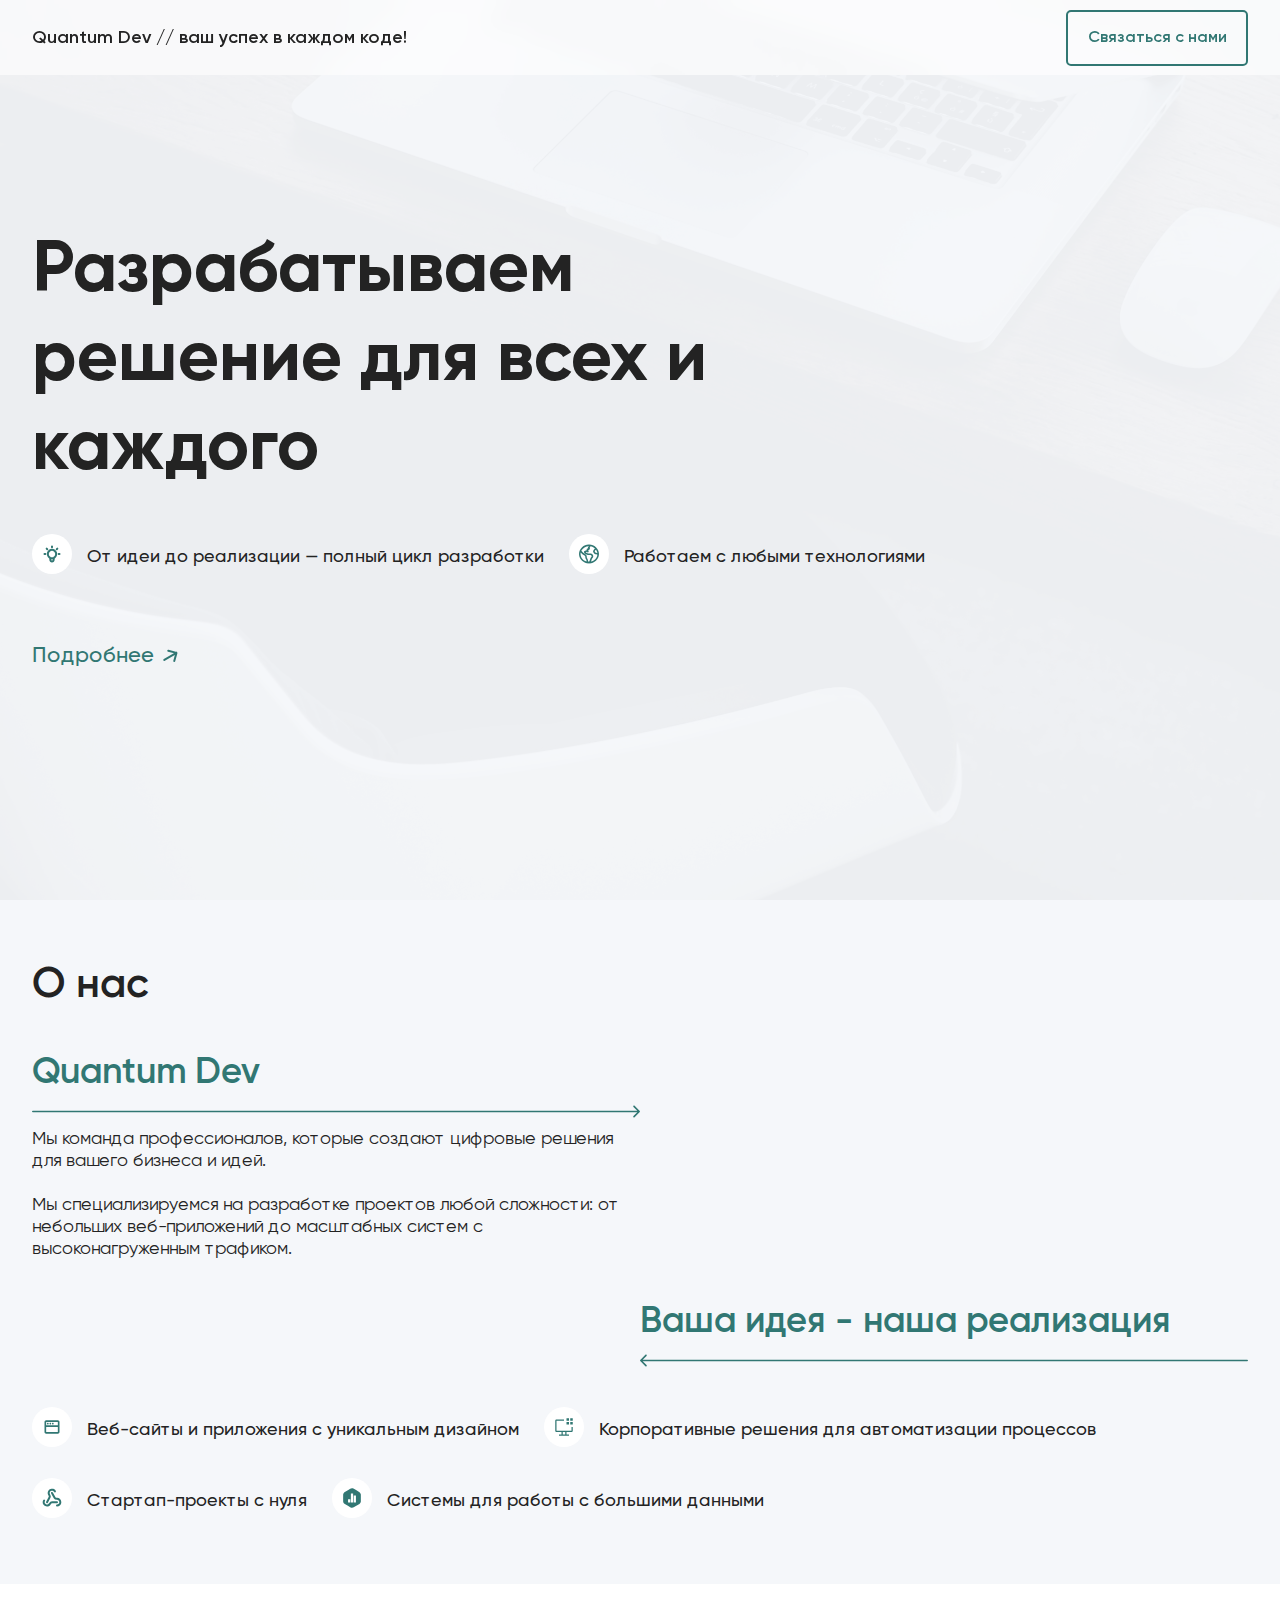
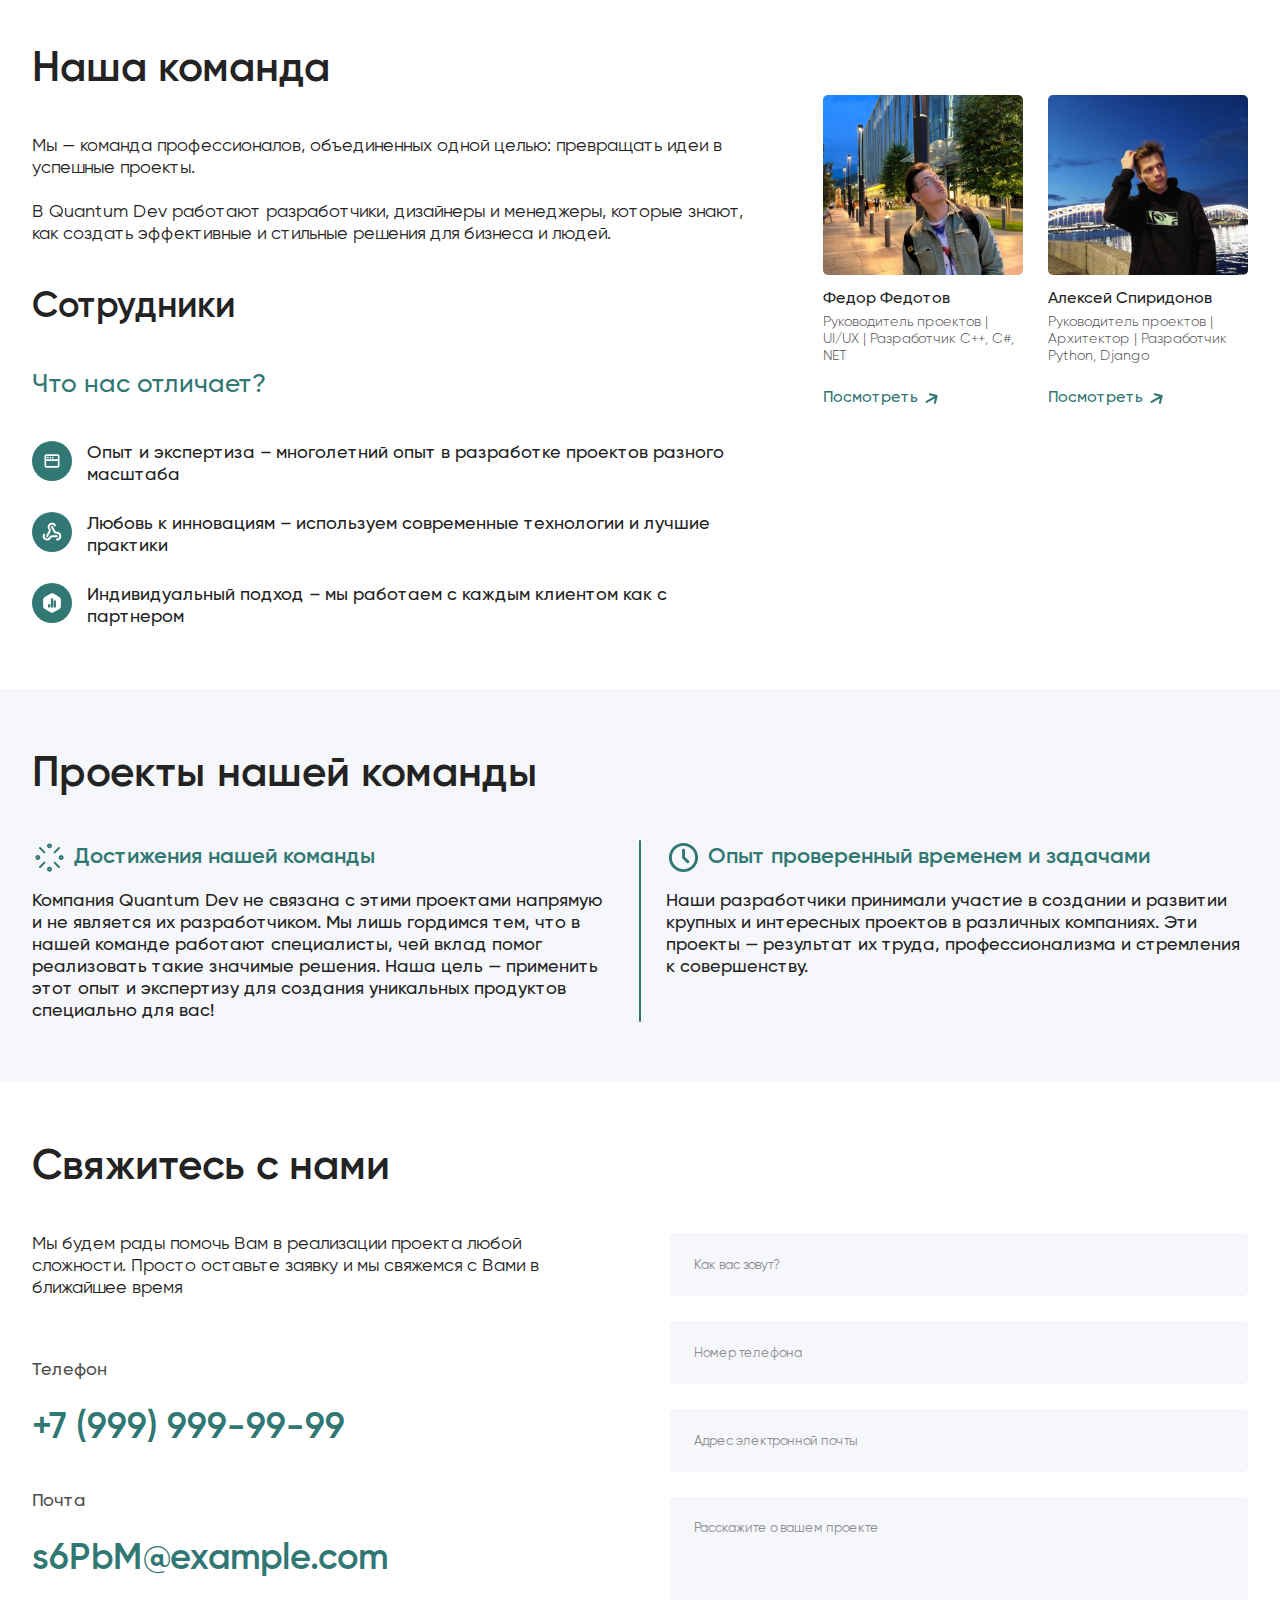
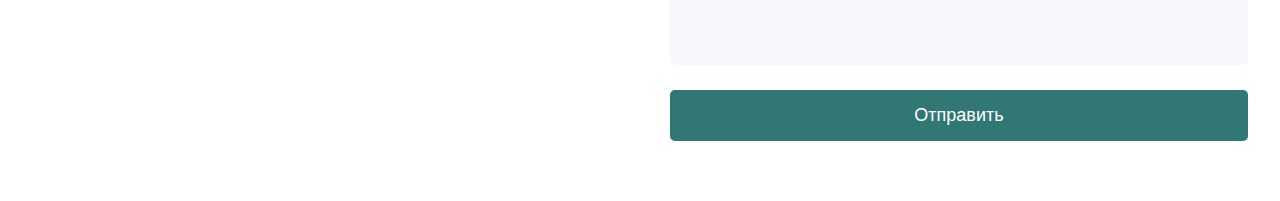
==== commit 231f8915: "fix" ====
--- a/index.html
+++ b/index.html
@@ -264,40 +264,41 @@
     <div class="section top" id="projects-section">
         <div class="section__content projects">
             <h1 class="title">Проекты нашей команды</h1>
-            <h2 class="subtitle base-color">Опыт проверенный временем и задачами</h2>
-            <p class="text">
-                Наши разработчики принимали участие в создании и развитии крупных и интересных проектов в различных
-                компаниях. Эти проекты — результат их труда, профессионализма и стремления к совершенству.
-            </p>
-            <div class="points">
-                <div class="point">
-                    <svg width="40" height="40" viewBox="0 0 40 40" fill="none" xmlns="http://www.w3.org/2000/svg">
-                        <rect width="40" height="40" rx="20" fill="white" />
-                        <path
-                            d="M16.25 15C16.25 14.0054 16.6451 13.0516 17.3483 12.3483C18.0516 11.6451 19.0054 11.25 20 11.25C20.9946 11.25 21.9484 11.6451 22.6517 12.3483C23.3549 13.0516 23.75 14.0054 23.75 15C23.75 17.2019 22.5087 20.335 21.775 21.9938C21.4662 22.6938 20.7669 23.125 20 23.125C19.2331 23.125 18.5344 22.6938 18.225 21.9938C17.4906 20.335 16.25 17.2013 16.25 15ZM20 28.75C20.5802 28.75 21.1366 28.5195 21.5468 28.1093C21.957 27.6991 22.1875 27.1427 22.1875 26.5625C22.1875 25.9823 21.957 25.4259 21.5468 25.0157C21.1366 24.6055 20.5802 24.375 20 24.375C19.4198 24.375 18.8634 24.6055 18.4532 25.0157C18.043 25.4259 17.8125 25.9823 17.8125 26.5625C17.8125 27.1427 18.043 27.6991 18.4532 28.1093C18.8634 28.5195 19.4198 28.75 20 28.75Z"
-                            fill="#317773" />
-                    </svg>
-                    <span class="text">Важно отметить</span>
-                </div>
-            </div>
-            <p class="text">
-                Компания Quantum Dev не связана с этими проектами напрямую и не является их разработчиком. Мы лишь
-                гордимся тем, что в нашей команде работают специалисты, чей вклад помог реализовать такие значимые
-                решения.
-                <br>
-                <br>
-                Наша цель — применить этот опыт и экспертизу для создания уникальных продуктов специально для вас!
-            </p>
-
-            <a href="" class="check__projects">
-                Посмотреть работы
-                <svg width="33" height="33" viewBox="0 0 33 33" fill="none" xmlns="http://www.w3.org/2000/svg">
-                    <path
-                        d="M22.4541 12.8922L10.3297 19.8922M22.4541 12.8922L20.2579 21.0883M22.4541 12.8922L14.2579 10.696"
-                        stroke="#317773" stroke-width="2" stroke-linecap="round" stroke-linejoin="round" />
-                </svg>
-
-            </a>
+            <div class="projects__content">
+                <div class="projects__content__block">
+                    <h2 class="projects__content__block-title">
+                        <svg width="35" height="35" viewBox="0 0 35 35" fill="none" xmlns="http://www.w3.org/2000/svg">
+                            <path
+                                d="M8.02083 8.02083L12.3958 12.3958M22.6042 22.6042L26.9792 26.9792M26.9792 8.02083L22.6042 12.3958M12.3958 22.6042L8.02083 26.9792M16.0417 5.83333C16.0417 6.22011 16.1953 6.59104 16.4688 6.86453C16.7423 7.13802 17.1132 7.29167 17.5 7.29167C17.8868 7.29167 18.2577 7.13802 18.5312 6.86453C18.8047 6.59104 18.9583 6.22011 18.9583 5.83333C18.9583 5.44656 18.8047 5.07563 18.5312 4.80214C18.2577 4.52865 17.8868 4.375 17.5 4.375C17.1132 4.375 16.7423 4.52865 16.4688 4.80214C16.1953 5.07563 16.0417 5.44656 16.0417 5.83333ZM4.375 17.5C4.375 17.8868 4.52865 18.2577 4.80214 18.5312C5.07563 18.8047 5.44656 18.9583 5.83333 18.9583C6.22011 18.9583 6.59104 18.8047 6.86453 18.5312C7.13802 18.2577 7.29167 17.8868 7.29167 17.5C7.29167 17.1132 7.13802 16.7423 6.86453 16.4688C6.59104 16.1953 6.22011 16.0417 5.83333 16.0417C5.44656 16.0417 5.07563 16.1953 4.80214 16.4688C4.52865 16.7423 4.375 17.1132 4.375 17.5ZM27.7083 17.5C27.7083 17.8868 27.862 18.2577 28.1355 18.5312C28.409 18.8047 28.7799 18.9583 29.1667 18.9583C29.5534 18.9583 29.9244 18.8047 30.1979 18.5312C30.4714 18.2577 30.625 17.8868 30.625 17.5C30.625 17.1132 30.4714 16.7423 30.1979 16.4688C29.9244 16.1953 29.5534 16.0417 29.1667 16.0417C28.7799 16.0417 28.409 16.1953 28.1355 16.4688C27.862 16.7423 27.7083 17.1132 27.7083 17.5ZM16.0417 29.1667C16.0417 29.5534 16.1953 29.9244 16.4688 30.1979C16.7423 30.4714 17.1132 30.625 17.5 30.625C17.8868 30.625 18.2577 30.4714 18.5312 30.1979C18.8047 29.9244 18.9583 29.5534 18.9583 29.1667C18.9583 28.7799 18.8047 28.409 18.5312 28.1355C18.2577 27.862 17.8868 27.7083 17.5 27.7083C17.1132 27.7083 16.7423 27.862 16.4688 28.1355C16.1953 28.409 16.0417 28.7799 16.0417 29.1667Z"
+                                stroke="#317773" stroke-width="2" stroke-linecap="round" stroke-linejoin="round" />
+                        </svg>
+                        Достижения нашей команды
+                    </h2>
+                    <p class="projects__content__block-text">
+                        Компания Quantum Dev не связана с этими проектами напрямую и не является их разработчиком. Мы
+                        лишь гордимся тем, что в нашей команде работают специалисты, чей вклад помог реализовать такие
+                        значимые решения.
+                        Наша цель — применить этот опыт и экспертизу для создания уникальных продуктов специально для
+                        вас!
+                    </p>
+                </div>
+                <div class="projects__content-line"></div>
+                <div class="projects__content__block">
+                    <h2 class="projects__content__block-title">
+                        <svg width="35" height="35" viewBox="0 0 35 35" fill="none" xmlns="http://www.w3.org/2000/svg">
+                            <path
+                                d="M17.5003 2.9165C25.5547 2.9165 32.0837 9.44546 32.0837 17.4998C32.0837 25.5542 25.5547 32.0832 17.5003 32.0832C9.44595 32.0832 2.91699 25.5542 2.91699 17.4998C2.91699 9.44546 9.44595 2.9165 17.5003 2.9165ZM17.5003 5.83317C14.4061 5.83317 11.4387 7.06233 9.25075 9.25026C7.06282 11.4382 5.83366 14.4056 5.83366 17.4998C5.83366 20.594 7.06282 23.5615 9.25075 25.7494C11.4387 27.9373 14.4061 29.1665 17.5003 29.1665C20.5945 29.1665 23.562 27.9373 25.7499 25.7494C27.9378 23.5615 29.167 20.594 29.167 17.4998C29.167 14.4056 27.9378 11.4382 25.7499 9.25026C23.562 7.06233 20.5945 5.83317 17.5003 5.83317ZM17.5003 8.74984C17.8575 8.74988 18.2023 8.88102 18.4692 9.11838C18.7361 9.35574 18.9067 9.6828 18.9484 10.0375L18.9587 10.2082V16.8961L22.9064 20.8438C23.1679 21.1062 23.3198 21.4584 23.3311 21.8287C23.3424 22.1991 23.2123 22.5598 22.9673 22.8377C22.7222 23.1156 22.3806 23.2899 22.0117 23.325C21.6429 23.3601 21.2745 23.2536 20.9814 23.0269L20.8443 22.9059L16.4693 18.5309C16.2426 18.304 16.0971 18.0088 16.0551 17.6909L16.042 17.4998V10.2082C16.042 9.8214 16.1956 9.45046 16.4691 9.17697C16.7426 8.90348 17.1136 8.74984 17.5003 8.74984Z"
+                                fill="#317773" />
+                        </svg>
+                        Опыт проверенный временем и задачами
+                    </h2>
+                    <p class="projects__content__block-text">
+                        Наши разработчики принимали участие в создании и развитии крупных и интересных проектов в
+                        различных компаниях. Эти проекты — результат их труда, профессионализма и стремления к
+                        совершенству.
+                    </p>
+                </div>
+            </div>
         </div>
     </div>
     <div class="section top bacground">
--- a/css/style.css
+++ b/css/style.css
@@ -20,11 +20,31 @@
   background-color: var(--background-color);
 }
 
+/* Стили для скроллбара */
+::-webkit-scrollbar {
+  width: 12px;
+  height: 12px;
+}
+
+::-webkit-scrollbar-thumb {
+  background-color: #317773;
+  border-radius: 6px;
+  border: 3px solid #ffffff;
+  opacity: 1;
+  -webkit-transition: opacity 0.3s ease;
+  transition: opacity 0.3s ease;
+}
+
+::-webkit-scrollbar-track {
+  background-color: #f5f5f5;
+  border-radius: 6px;
+}
+
 .header {
   position: fixed;
   width: 100%;
   height: 75px;
-  z-index: 1;
+  z-index: 1000;
   top: 0;
   -webkit-backdrop-filter: blur(10px);
           backdrop-filter: blur(10px);
@@ -147,14 +167,6 @@
   font-size: 22px;
   margin-top: 40px;
 }
-.section__content .check__projects {
-  display: flex;
-  align-items: center;
-  margin-top: 150px;
-  color: var(--base-color);
-  font-size: 22px;
-  font-weight: 500;
-}
 .section__content .flex {
   display: flex;
   width: 100%;
@@ -216,6 +228,39 @@
   width: 50%;
 }
 
+.projects__content {
+  margin-top: 40px;
+  display: flex;
+  gap: 25px;
+}
+.projects__content-line {
+  border: none;
+  width: 4px;
+  height: auto;
+  background-color: var(--base-color);
+  border-radius: 60px;
+  margin: 0 auto;
+}
+.projects__content__block {
+  width: 100%;
+  display: flex;
+  flex-direction: column;
+  gap: 15px;
+}
+.projects__content__block-title {
+  display: flex;
+  align-items: center;
+  gap: 7px;
+  font-size: 22px;
+  color: var(--base-color);
+  font-weight: 600;
+}
+.projects__content__block-text {
+  font-size: 18px;
+  color: var(--text-color);
+  font-weight: 500;
+}
+
 .contact__us {
   display: flex;
   justify-content: space-between;
@@ -236,7 +281,7 @@
   resize: none;
 }
 .contact__us__block .form input, .contact__us__block .form textarea {
-  background-color: rgba(49, 119, 116, 0.05);
+  background-color: #f5f7fa;
   border: none;
   padding: 24px;
   border-radius: 5px;
@@ -321,6 +366,13 @@
   .contact__us {
     flex-wrap: wrap;
   }
+  .contact__us__block .form {
+    gap: 15px;
+  }
+  .contact__us__block .form input, .contact__us__block .form textarea {
+    padding: 15px;
+    border-radius: 2px;
+  }
   .section.banner .banner-title {
     font-size: 42px;
     width: 100%;
@@ -329,10 +381,9 @@
     gap: 10px;
   }
   .section .points .point span.text {
-    font-size: 12px;
+    font-size: 14px;
   }
   .section__content .title {
-    margin-top: 70px;
     font-size: 32px;
   }
   .section__content .subtitle {
@@ -345,10 +396,8 @@
     font-size: 16px;
   }
   .section__content .subtitle__text {
-    font-size: 14px;
-  }
-  .section__content .check__projects {
-    margin-top: 40px;
+    margin-top: 15px;
+    font-size: 16px;
   }
   .section__content .flex {
     width: 100%;
@@ -370,8 +419,20 @@
     flex-direction: column;
     gap: 40px;
   }
+  .section__content .flex.team p.text {
+    margin-top: 25px;
+  }
   .section__content .flex .team__commands {
     display: flex;
     flex-wrap: wrap;
   }
+  .section__content .flex .team__commands .card {
+    width: 100%;
+  }
+  .section__content .flex .team__commands .card__img {
+    width: 100%;
+    height: 180px;
+    -o-object-fit: cover;
+       object-fit: cover;
+  }
 }/*# sourceMappingURL=style.css.map */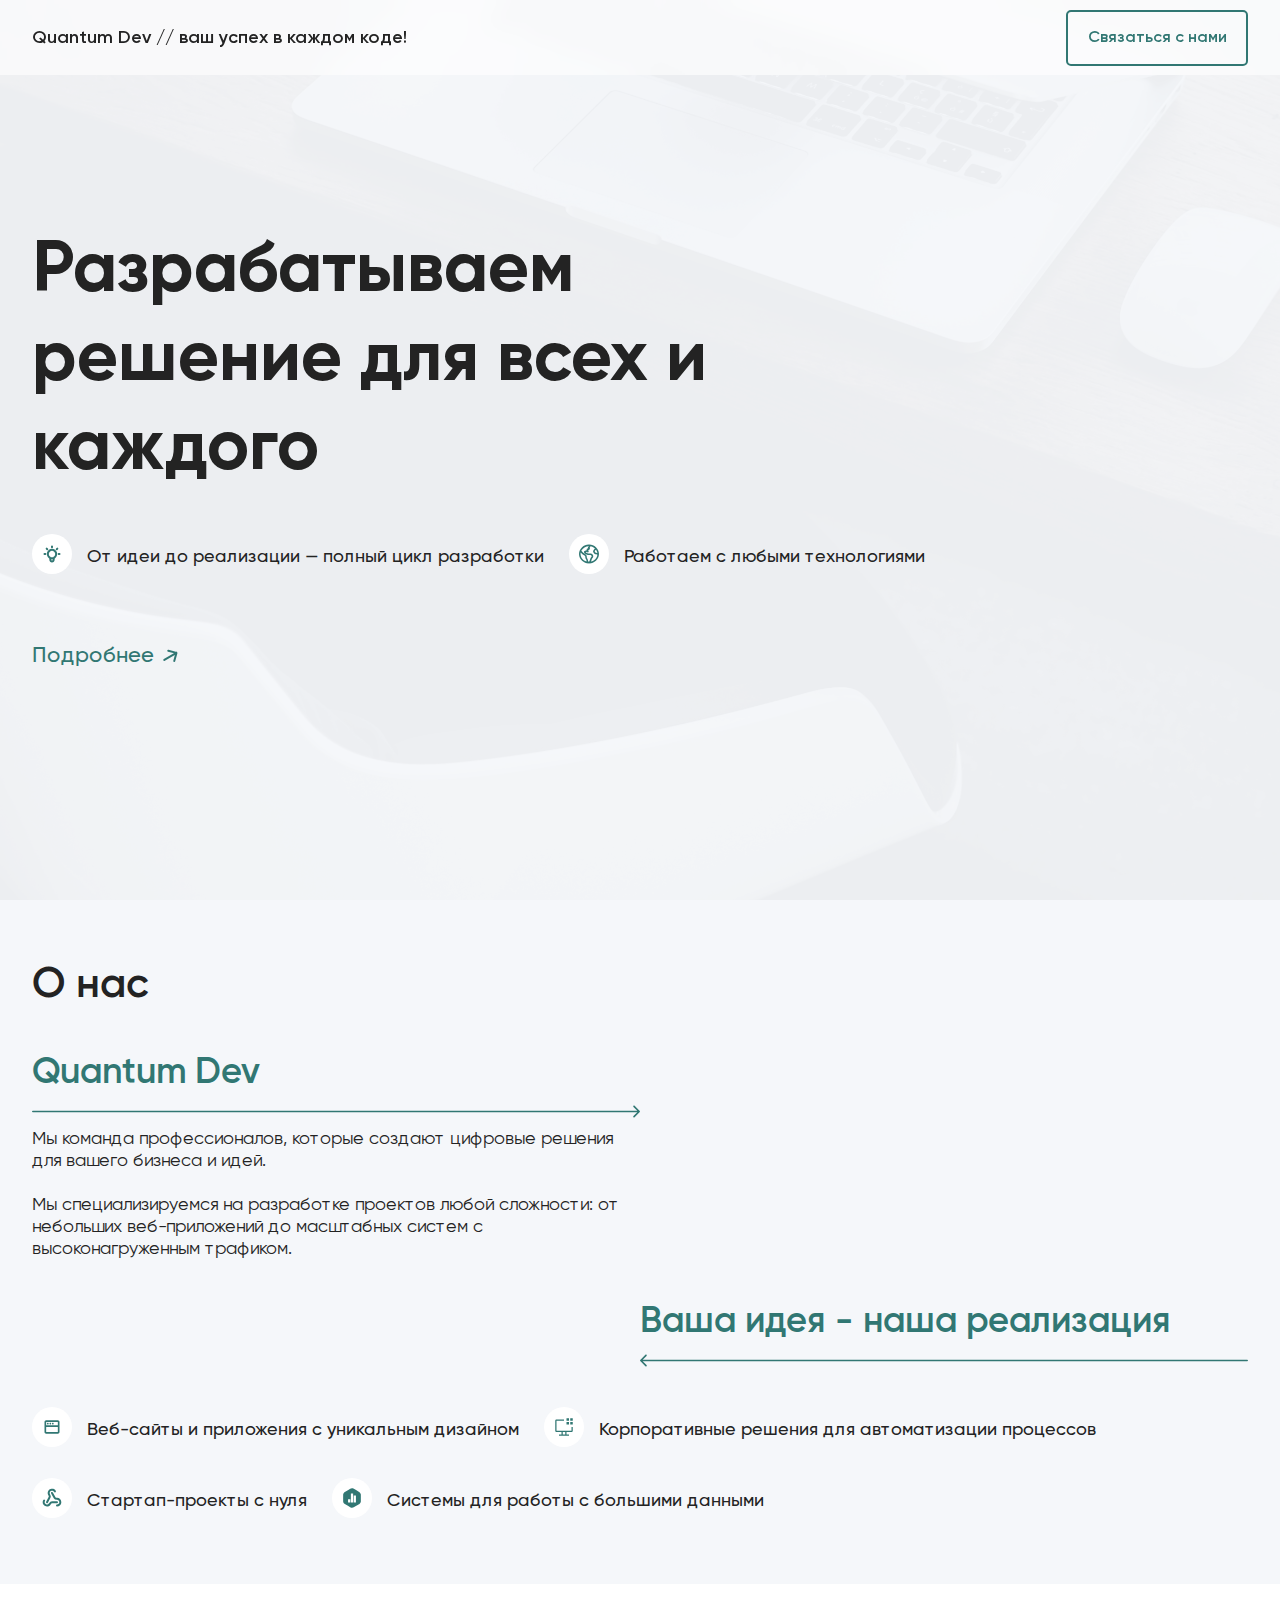
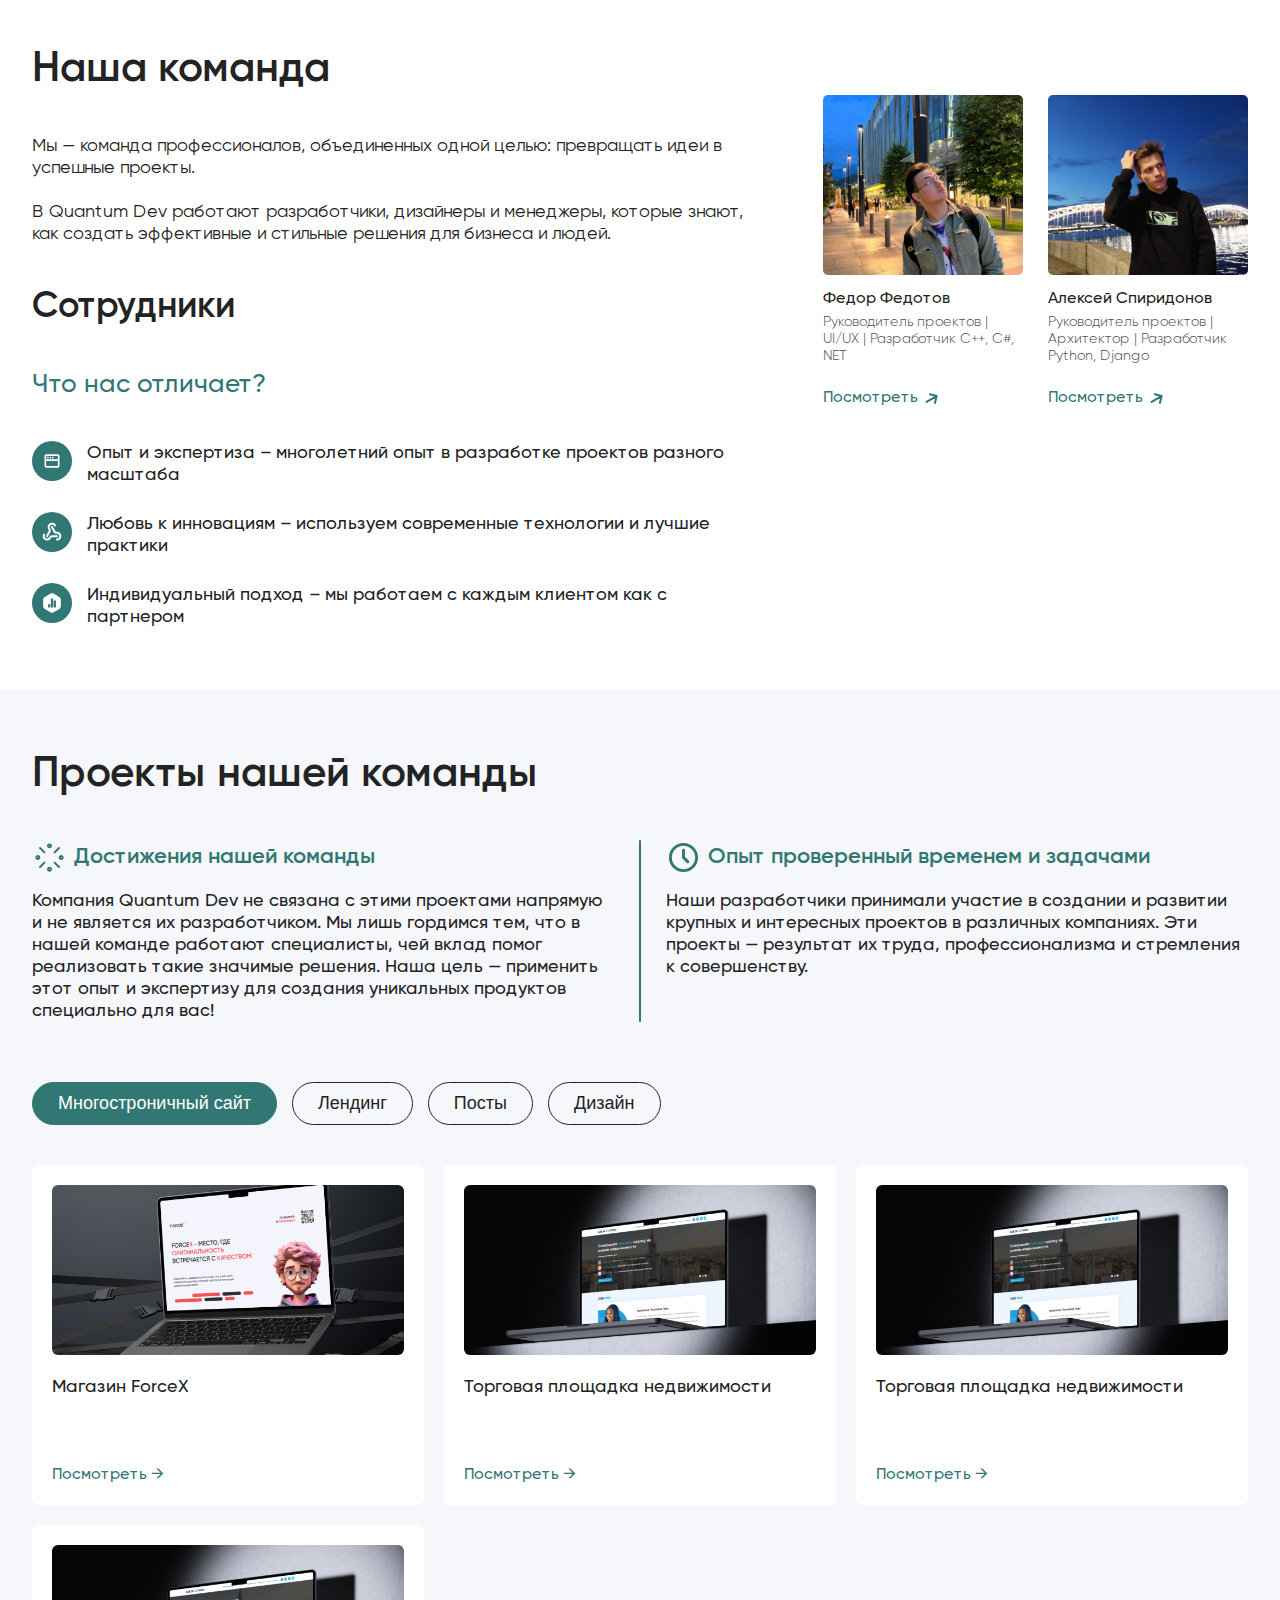
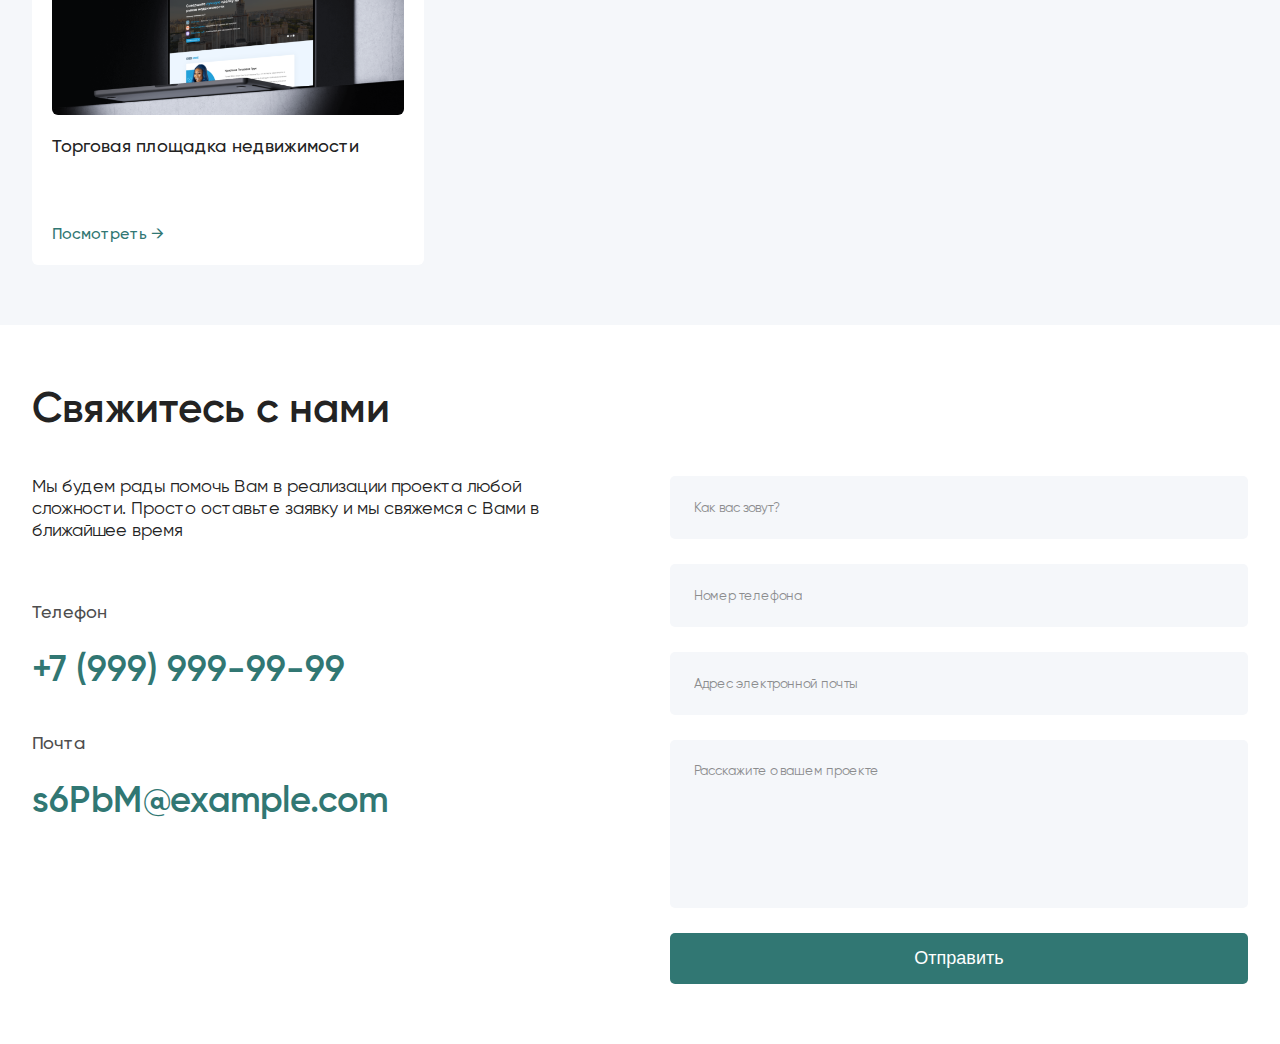
==== commit 0ec592d2: "update" ====
--- a/index.html
+++ b/index.html
@@ -5,14 +5,14 @@
     <meta charset="UTF-8">
     <meta name="viewport" content="width=device-width, initial-scale=1.0">
     <meta http-equiv="X-UA-Compatible" content="ie=edge">
-    <link rel="stylesheet" href="./fonts/stylesheet.css">
-    <link rel="stylesheet" href="./css/style.css">
+    <link rel="stylesheet" href="./static/fonts/stylesheet.css">
+    <link rel="stylesheet" href="./static/css/style.css">
     <title>Главная страница</title>
 </head>
 <script>
     const link = document.createElement('link');
     link.rel = 'stylesheet';
-    link.href = './css/style.css?timestamp=' + new Date().getTime();
+    link.href = './static/css/style.css?timestamp=' + new Date().getTime();
     document.head.appendChild(link);
 </script>
 
@@ -75,7 +75,7 @@
             <div class="flex left">
                 <div class="flex__position">
                     <h2 class="subtitle base-color">Quantum Dev</h2>
-                    <svg width="100%" height="auto" viewBox="0 0 751 16" fill="none" xmlns="http://www.w3.org/2000/svg">
+                    <svg width="100%" viewBox="0 0 751 16" fill="none" xmlns="http://www.w3.org/2000/svg">
                         <path
                             d="M1 7C0.447715 7 0 7.44772 0 8C0 8.55228 0.447715 9 1 9V7ZM750.707 8.70711C751.098 8.31658 751.098 7.68342 750.707 7.29289L744.343 0.928932C743.953 0.538408 743.319 0.538408 742.929 0.928932C742.538 1.31946 742.538 1.95262 742.929 2.34315L748.586 8L742.929 13.6569C742.538 14.0474 742.538 14.6805 742.929 15.0711C743.319 15.4616 743.953 15.4616 744.343 15.0711L750.707 8.70711ZM1 9L750 9V7L1 7V9Z"
                             fill="#317773" />
@@ -93,7 +93,7 @@
             <div class="flex right">
                 <div class="flex__position">
                     <h2 class="subtitle base-color">Ваша идея - наша реализация</h2>
-                    <svg width="100%" height="auto" viewBox="0 0 751 16" fill="none" xmlns="http://www.w3.org/2000/svg">
+                    <svg width="100%" viewBox="0 0 751 16" fill="none" xmlns="http://www.w3.org/2000/svg">
                         <path
                             d="M0.292893 7.29289C-0.0976311 7.68342 -0.0976311 8.31658 0.292893 8.70711L6.65685 15.0711C7.04738 15.4616 7.68054 15.4616 8.07107 15.0711C8.46159 14.6805 8.46159 14.0474 8.07107 13.6569L2.41421 8L8.07107 2.34315C8.46159 1.95262 8.46159 1.31946 8.07107 0.928932C7.68054 0.538408 7.04738 0.538408 6.65685 0.928932L0.292893 7.29289ZM750 9C750.552 9 751 8.55228 751 8C751 7.44772 750.552 7 750 7V9ZM1 9L750 9V7L1 7V9Z"
                             fill="#317773" />
@@ -229,7 +229,7 @@
                 </div>
                 <div class="team__commands">
                     <div class="card">
-                        <img src="./img/fedor.svg" class="card__img">
+                        <img src="./static/img/fedor.svg" class="card__img">
                         <span class="card__name">Федор Федотов</span>
                         <span class="card__position">Руководитель проектов | UI/UX | Разработчик С++, C#, NET</span>
                         <a href="./media/spiridonov.pdf" class="card__link">
@@ -243,7 +243,7 @@
                         </a>
                     </div>
                     <div class="card">
-                        <img src="./img/spiridonov.svg" class="card__img">
+                        <img src="./static/img/spiridonov.svg" class="card__img">
                         <span class="card__name">Алексей Спиридонов</span>
                         <span class="card__position">Руководитель проектов | Архитектор | Разработчик Python, Django
                         </span>
@@ -299,6 +299,17 @@
                     </p>
                 </div>
             </div>
+            <div class="projects__works">
+                <div class="projects__works__filter">
+                    <button class="projects__works__filter-btn active">Многостроничный сайт</button>
+                    <button class="projects__works__filter-btn">Лендинг</button>
+                    <button class="projects__works__filter-btn">Посты</button>
+                    <button class="projects__works__filter-btn">Дизайн</button>
+                </div>
+                <div class="projects__works__cards" id="cards-container">
+                    
+                </div>
+            </div>
         </div>
     </div>
     <div class="section top bacground">
@@ -334,7 +345,7 @@
             </div>
         </div>
     </div>
-    <script src="./js/script.js"></script>
+    <script src="./static/js/script.js"></script>
 </body>
 
 </html>--- a/static/fonts/stylesheet.css
+++ b/static/fonts/stylesheet.css
@@ -0,0 +1,383 @@
+@font-face {
+    font-family: 'Gotham Pro';
+    src: url('GothamPro-Bold.eot');
+    src: local('Gotham Pro Bold'), local('GothamPro-Bold'),
+        url('GothamPro-Bold.eot?#iefix') format('embedded-opentype'),
+        url('GothamPro-Bold.woff2') format('woff2'),
+        url('GothamPro-Bold.woff') format('woff'),
+        url('GothamPro-Bold.ttf') format('truetype');
+    font-weight: bold;
+    font-style: normal;
+}
+
+@font-face {
+    font-family: 'Gotham Pro';
+    src: url('GothamPro-Light.eot');
+    src: local('Gotham Pro Light'), local('GothamPro-Light'),
+        url('GothamPro-Light.eot?#iefix') format('embedded-opentype'),
+        url('GothamPro-Light.woff2') format('woff2'),
+        url('GothamPro-Light.woff') format('woff'),
+        url('GothamPro-Light.ttf') format('truetype');
+    font-weight: 300;
+    font-style: normal;
+}
+
+@font-face {
+    font-family: 'Gotham Pro';
+    src: url('GothamPro-Black.eot');
+    src: local('Gotham Pro Black'), local('GothamPro-Black'),
+        url('GothamPro-Black.eot?#iefix') format('embedded-opentype'),
+        url('GothamPro-Black.woff2') format('woff2'),
+        url('GothamPro-Black.woff') format('woff'),
+        url('GothamPro-Black.ttf') format('truetype');
+    font-weight: 900;
+    font-style: normal;
+}
+
+@font-face {
+    font-family: 'Gotham Pro';
+    src: url('GothamPro-Italic.eot');
+    src: local('Gotham Pro Italic'), local('GothamPro-Italic'),
+        url('GothamPro-Italic.eot?#iefix') format('embedded-opentype'),
+        url('GothamPro-Italic.woff2') format('woff2'),
+        url('GothamPro-Italic.woff') format('woff'),
+        url('GothamPro-Italic.ttf') format('truetype');
+    font-weight: normal;
+    font-style: italic;
+}
+
+@font-face {
+    font-family: 'Gotham Pro Narrow';
+    src: url('GothamProNarrow-Bold.eot');
+    src: local('Gotham Pro Narrow Bold'), local('GothamProNarrow-Bold'),
+        url('GothamProNarrow-Bold.eot?#iefix') format('embedded-opentype'),
+        url('GothamProNarrow-Bold.woff2') format('woff2'),
+        url('GothamProNarrow-Bold.woff') format('woff'),
+        url('GothamProNarrow-Bold.ttf') format('truetype');
+    font-weight: bold;
+    font-style: normal;
+}
+
+@font-face {
+    font-family: 'Gotham Pro';
+    src: url('GothamPro-Medium.eot');
+    src: local('Gotham Pro Medium'), local('GothamPro-Medium'),
+        url('GothamPro-Medium.eot?#iefix') format('embedded-opentype'),
+        url('GothamPro-Medium.woff2') format('woff2'),
+        url('GothamPro-Medium.woff') format('woff'),
+        url('GothamPro-Medium.ttf') format('truetype');
+    font-weight: 500;
+    font-style: normal;
+}
+
+@font-face {
+    font-family: 'Gotham Pro';
+    src: url('GothamPro-BoldItalic.eot');
+    src: local('Gotham Pro Bold Italic'), local('GothamPro-BoldItalic'),
+        url('GothamPro-BoldItalic.eot?#iefix') format('embedded-opentype'),
+        url('GothamPro-BoldItalic.woff2') format('woff2'),
+        url('GothamPro-BoldItalic.woff') format('woff'),
+        url('GothamPro-BoldItalic.ttf') format('truetype');
+    font-weight: bold;
+    font-style: italic;
+}
+
+@font-face {
+    font-family: 'Gotham Pro';
+    src: url('GothamPro.eot');
+    src: local('Gotham Pro'), local('GothamPro'),
+        url('GothamPro.eot?#iefix') format('embedded-opentype'),
+        url('GothamPro.woff2') format('woff2'),
+        url('GothamPro.woff') format('woff'),
+        url('GothamPro.ttf') format('truetype');
+    font-weight: normal;
+    font-style: normal;
+}
+
+@font-face {
+    font-family: 'Gotham Pro';
+    src: url('GothamPro-MediumItalic.eot');
+    src: local('Gotham Pro Medium Italic'), local('GothamPro-MediumItalic'),
+        url('GothamPro-MediumItalic.eot?#iefix') format('embedded-opentype'),
+        url('GothamPro-MediumItalic.woff2') format('woff2'),
+        url('GothamPro-MediumItalic.woff') format('woff'),
+        url('GothamPro-MediumItalic.ttf') format('truetype');
+    font-weight: 500;
+    font-style: italic;
+}
+
+@font-face {
+    font-family: 'Gotham Pro';
+    src: url('GothamPro-BlackItalic.eot');
+    src: local('Gotham Pro Black Italic'), local('GothamPro-BlackItalic'),
+        url('GothamPro-BlackItalic.eot?#iefix') format('embedded-opentype'),
+        url('GothamPro-BlackItalic.woff2') format('woff2'),
+        url('GothamPro-BlackItalic.woff') format('woff'),
+        url('GothamPro-BlackItalic.ttf') format('truetype');
+    font-weight: 900;
+    font-style: italic;
+}
+
+@font-face {
+    font-family: 'Gotham Pro Narrow';
+    src: url('GothamProNarrow-Medium.eot');
+    src: local('Gotham Pro Narrow Medium'), local('GothamProNarrow-Medium'),
+        url('GothamProNarrow-Medium.eot?#iefix') format('embedded-opentype'),
+        url('GothamProNarrow-Medium.woff2') format('woff2'),
+        url('GothamProNarrow-Medium.woff') format('woff'),
+        url('GothamProNarrow-Medium.ttf') format('truetype');
+    font-weight: 500;
+    font-style: normal;
+}
+
+@font-face {
+    font-family: 'Gotham Pro';
+    src: url('GothamPro-LightItalic.eot');
+    src: local('Gotham Pro Light Italic'), local('GothamPro-LightItalic'),
+        url('GothamPro-LightItalic.eot?#iefix') format('embedded-opentype'),
+        url('GothamPro-LightItalic.woff2') format('woff2'),
+        url('GothamPro-LightItalic.woff') format('woff'),
+        url('GothamPro-LightItalic.ttf') format('truetype');
+    font-weight: 300;
+    font-style: italic;
+}
+
+@font-face {
+    font-family: 'Gilroy';
+    src: url('Gilroy-Regular.eot');
+    src: local('Gilroy Regular'), local('Gilroy-Regular'),
+        url('Gilroy-Regular.eot?#iefix') format('embedded-opentype'),
+        url('Gilroy-Regular.woff2') format('woff2'),
+        url('Gilroy-Regular.woff') format('woff'),
+        url('Gilroy-Regular.ttf') format('truetype');
+    font-weight: normal;
+    font-style: normal;
+}
+
+@font-face {
+    font-family: 'Gilroy';
+    src: url('Gilroy-ExtraboldItalic.eot');
+    src: local('Gilroy Extrabold Italic'), local('Gilroy-ExtraboldItalic'),
+        url('Gilroy-ExtraboldItalic.eot?#iefix') format('embedded-opentype'),
+        url('Gilroy-ExtraboldItalic.woff2') format('woff2'),
+        url('Gilroy-ExtraboldItalic.woff') format('woff'),
+        url('Gilroy-ExtraboldItalic.ttf') format('truetype');
+    font-weight: 800;
+    font-style: italic;
+}
+
+@font-face {
+    font-family: 'Gilroy';
+    src: url('Gilroy-Bold.eot');
+    src: local('Gilroy Bold'), local('Gilroy-Bold'),
+        url('Gilroy-Bold.eot?#iefix') format('embedded-opentype'),
+        url('Gilroy-Bold.woff2') format('woff2'),
+        url('Gilroy-Bold.woff') format('woff'),
+        url('Gilroy-Bold.ttf') format('truetype');
+    font-weight: bold;
+    font-style: normal;
+}
+
+@font-face {
+    font-family: 'Gilroy';
+    src: url('Gilroy-Black.eot');
+    src: local('Gilroy Black'), local('Gilroy-Black'),
+        url('Gilroy-Black.eot?#iefix') format('embedded-opentype'),
+        url('Gilroy-Black.woff2') format('woff2'),
+        url('Gilroy-Black.woff') format('woff'),
+        url('Gilroy-Black.ttf') format('truetype');
+    font-weight: 900;
+    font-style: normal;
+}
+
+@font-face {
+    font-family: 'Gilroy';
+    src: url('Gilroy-Light.eot');
+    src: local('Gilroy Light'), local('Gilroy-Light'),
+        url('Gilroy-Light.eot?#iefix') format('embedded-opentype'),
+        url('Gilroy-Light.woff2') format('woff2'),
+        url('Gilroy-Light.woff') format('woff'),
+        url('Gilroy-Light.ttf') format('truetype');
+    font-weight: 300;
+    font-style: normal;
+}
+
+@font-face {
+    font-family: 'Gilroy';
+    src: url('Gilroy-Semibold.eot');
+    src: local('Gilroy Semibold'), local('Gilroy-Semibold'),
+        url('Gilroy-Semibold.eot?#iefix') format('embedded-opentype'),
+        url('Gilroy-Semibold.woff2') format('woff2'),
+        url('Gilroy-Semibold.woff') format('woff'),
+        url('Gilroy-Semibold.ttf') format('truetype');
+    font-weight: 600;
+    font-style: normal;
+}
+
+@font-face {
+    font-family: 'Gilroy';
+    src: url('Gilroy-Medium.eot');
+    src: local('Gilroy Medium'), local('Gilroy-Medium'),
+        url('Gilroy-Medium.eot?#iefix') format('embedded-opentype'),
+        url('Gilroy-Medium.woff2') format('woff2'),
+        url('Gilroy-Medium.woff') format('woff'),
+        url('Gilroy-Medium.ttf') format('truetype');
+    font-weight: 500;
+    font-style: normal;
+}
+
+@font-face {
+    font-family: 'Gilroy';
+    src: url('Gilroy-MediumItalic.eot');
+    src: local('Gilroy Medium Italic'), local('Gilroy-MediumItalic'),
+        url('Gilroy-MediumItalic.eot?#iefix') format('embedded-opentype'),
+        url('Gilroy-MediumItalic.woff2') format('woff2'),
+        url('Gilroy-MediumItalic.woff') format('woff'),
+        url('Gilroy-MediumItalic.ttf') format('truetype');
+    font-weight: 500;
+    font-style: italic;
+}
+
+@font-face {
+    font-family: 'Gilroy';
+    src: url('Gilroy-BlackItalic.eot');
+    src: local('Gilroy Black Italic'), local('Gilroy-BlackItalic'),
+        url('Gilroy-BlackItalic.eot?#iefix') format('embedded-opentype'),
+        url('Gilroy-BlackItalic.woff2') format('woff2'),
+        url('Gilroy-BlackItalic.woff') format('woff'),
+        url('Gilroy-BlackItalic.ttf') format('truetype');
+    font-weight: 900;
+    font-style: italic;
+}
+
+@font-face {
+    font-family: 'Gilroy';
+    src: url('Gilroy-UltraLight.eot');
+    src: local('Gilroy UltraLight'), local('Gilroy-UltraLight'),
+        url('Gilroy-UltraLight.eot?#iefix') format('embedded-opentype'),
+        url('Gilroy-UltraLight.woff2') format('woff2'),
+        url('Gilroy-UltraLight.woff') format('woff'),
+        url('Gilroy-UltraLight.ttf') format('truetype');
+    font-weight: 200;
+    font-style: normal;
+}
+
+@font-face {
+    font-family: 'Gilroy';
+    src: url('Gilroy-RegularItalic.eot');
+    src: local('Gilroy Regular Italic'), local('Gilroy-RegularItalic'),
+        url('Gilroy-RegularItalic.eot?#iefix') format('embedded-opentype'),
+        url('Gilroy-RegularItalic.woff2') format('woff2'),
+        url('Gilroy-RegularItalic.woff') format('woff'),
+        url('Gilroy-RegularItalic.ttf') format('truetype');
+    font-weight: normal;
+    font-style: italic;
+}
+
+@font-face {
+    font-family: 'Gilroy';
+    src: url('Gilroy-SemiboldItalic.eot');
+    src: local('Gilroy Semibold Italic'), local('Gilroy-SemiboldItalic'),
+        url('Gilroy-SemiboldItalic.eot?#iefix') format('embedded-opentype'),
+        url('Gilroy-SemiboldItalic.woff2') format('woff2'),
+        url('Gilroy-SemiboldItalic.woff') format('woff'),
+        url('Gilroy-SemiboldItalic.ttf') format('truetype');
+    font-weight: 600;
+    font-style: italic;
+}
+
+@font-face {
+    font-family: 'Gilroy';
+    src: url('Gilroy-HeavyItalic.eot');
+    src: local('Gilroy Heavy Italic'), local('Gilroy-HeavyItalic'),
+        url('Gilroy-HeavyItalic.eot?#iefix') format('embedded-opentype'),
+        url('Gilroy-HeavyItalic.woff2') format('woff2'),
+        url('Gilroy-HeavyItalic.woff') format('woff'),
+        url('Gilroy-HeavyItalic.ttf') format('truetype');
+    font-weight: 900;
+    font-style: italic;
+}
+
+@font-face {
+    font-family: 'Gilroy';
+    src: url('Gilroy-Extrabold.eot');
+    src: local('Gilroy Extrabold'), local('Gilroy-Extrabold'),
+        url('Gilroy-Extrabold.eot?#iefix') format('embedded-opentype'),
+        url('Gilroy-Extrabold.woff2') format('woff2'),
+        url('Gilroy-Extrabold.woff') format('woff'),
+        url('Gilroy-Extrabold.ttf') format('truetype');
+    font-weight: 800;
+    font-style: normal;
+}
+
+@font-face {
+    font-family: 'Gilroy';
+    src: url('Gilroy-BoldItalic.eot');
+    src: local('Gilroy Bold Italic'), local('Gilroy-BoldItalic'),
+        url('Gilroy-BoldItalic.eot?#iefix') format('embedded-opentype'),
+        url('Gilroy-BoldItalic.woff2') format('woff2'),
+        url('Gilroy-BoldItalic.woff') format('woff'),
+        url('Gilroy-BoldItalic.ttf') format('truetype');
+    font-weight: bold;
+    font-style: italic;
+}
+
+@font-face {
+    font-family: 'Gilroy';
+    src: url('Gilroy-UltraLightItalic.eot');
+    src: local('Gilroy UltraLight Italic'), local('Gilroy-UltraLightItalic'),
+        url('Gilroy-UltraLightItalic.eot?#iefix') format('embedded-opentype'),
+        url('Gilroy-UltraLightItalic.woff2') format('woff2'),
+        url('Gilroy-UltraLightItalic.woff') format('woff'),
+        url('Gilroy-UltraLightItalic.ttf') format('truetype');
+    font-weight: 200;
+    font-style: italic;
+}
+
+@font-face {
+    font-family: 'Gilroy';
+    src: url('Gilroy-LightItalic.eot');
+    src: local('Gilroy Light Italic'), local('Gilroy-LightItalic'),
+        url('Gilroy-LightItalic.eot?#iefix') format('embedded-opentype'),
+        url('Gilroy-LightItalic.woff2') format('woff2'),
+        url('Gilroy-LightItalic.woff') format('woff'),
+        url('Gilroy-LightItalic.ttf') format('truetype');
+    font-weight: 300;
+    font-style: italic;
+}
+
+@font-face {
+    font-family: 'Gilroy';
+    src: url('Gilroy-Heavy.eot');
+    src: local('Gilroy Heavy'), local('Gilroy-Heavy'),
+        url('Gilroy-Heavy.eot?#iefix') format('embedded-opentype'),
+        url('Gilroy-Heavy.woff2') format('woff2'),
+        url('Gilroy-Heavy.woff') format('woff'),
+        url('Gilroy-Heavy.ttf') format('truetype');
+    font-weight: 900;
+    font-style: normal;
+}
+
+@font-face {
+    font-family: 'Gilroy';
+    src: url('Gilroy-Thin.eot');
+    src: local('Gilroy Thin'), local('Gilroy-Thin'),
+        url('Gilroy-Thin.eot?#iefix') format('embedded-opentype'),
+        url('Gilroy-Thin.woff2') format('woff2'),
+        url('Gilroy-Thin.woff') format('woff'),
+        url('Gilroy-Thin.ttf') format('truetype');
+    font-weight: 100;
+    font-style: normal;
+}
+
+@font-face {
+    font-family: 'Gilroy';
+    src: url('Gilroy-ThinItalic.eot');
+    src: local('Gilroy Thin Italic'), local('Gilroy-ThinItalic'),
+        url('Gilroy-ThinItalic.eot?#iefix') format('embedded-opentype'),
+        url('Gilroy-ThinItalic.woff2') format('woff2'),
+        url('Gilroy-ThinItalic.woff') format('woff'),
+        url('Gilroy-ThinItalic.ttf') format('truetype');
+    font-weight: 100;
+    font-style: italic;
+}--- a/static/css/style.css
+++ b/static/css/style.css
@@ -0,0 +1,533 @@
+@charset "UTF-8";
+:root {
+  --base-color: #317773;
+  --background-color: #F5F7FA;
+  --text-color: #232323;
+  --white-color: #fff;
+}
+
+* {
+  margin: 0;
+  padding: 0;
+  text-decoration: none;
+  transition: all 1s;
+}
+
+body, html {
+  margin: 0;
+  padding: 0;
+  font-family: "Gilroy", sans-serif;
+  background-color: var(--background-color);
+}
+
+/* Стили для скроллбара */
+::-webkit-scrollbar {
+  width: 12px;
+  height: 12px;
+}
+
+::-webkit-scrollbar-thumb {
+  background-color: #317773;
+  border-radius: 6px;
+  border: 3px solid #ffffff;
+  opacity: 1;
+  -webkit-transition: opacity 0.3s ease;
+  transition: opacity 0.3s ease;
+}
+
+::-webkit-scrollbar-track {
+  background-color: #f5f5f5;
+  border-radius: 6px;
+}
+
+.header {
+  position: fixed;
+  width: 100%;
+  height: 75px;
+  z-index: 1000;
+  top: 0;
+  -webkit-backdrop-filter: blur(10px);
+          backdrop-filter: blur(10px);
+  background-color: rgba(255, 255, 255, 0.6);
+}
+.header__content {
+  display: flex;
+  justify-content: space-between;
+  align-items: center;
+  margin: 0 auto;
+  width: 95%;
+  height: 100%;
+}
+.header__content .logo {
+  font-size: 18px;
+  font-weight: 600;
+}
+.header__content .logo::before {
+  content: "Quantum Dev // ваш успех в каждом коде!";
+  margin-right: 10px;
+  color: var(--text-color);
+}
+.header__content .contact {
+  display: flex;
+  align-items: center;
+  justify-content: center;
+  width: 178px;
+  height: 52px;
+  border: 2px solid var(--base-color);
+  border-radius: 5px;
+  color: var(--base-color);
+  text-decoration: none;
+  font-weight: 600;
+  font-size: 16px;
+  transition: all 0.3s;
+}
+.header__content .contact:hover {
+  background-color: var(--base-color);
+  color: var(--white-color);
+  transition: all 0.3s;
+}
+
+.section {
+  color: var(--text-color);
+}
+.section.bacground {
+  background-color: var(--white-color);
+}
+.section.banner {
+  background: url("../img/banner.svg") no-repeat center center/cover;
+  height: 100vh;
+  display: flex;
+  align-items: center;
+}
+.section.banner .banner-title {
+  font-size: 72px;
+  font-weight: 700;
+  margin-bottom: 20px;
+  max-width: 750px;
+}
+.section__content {
+  padding: 60px 0;
+  margin: 0 auto;
+  width: 95%;
+}
+.section__content .points {
+  margin-top: 40px;
+  display: flex;
+  align-items: center;
+  flex-wrap: wrap;
+  gap: 25px;
+}
+.section__content .points .point {
+  display: flex;
+  align-items: center;
+  gap: 15px;
+}
+.section__content .points .point span.text {
+  font-size: 18px;
+  font-weight: 500;
+}
+.section__content .btn {
+  margin-top: 60px;
+  display: flex;
+  align-items: center;
+  color: var(--base-color);
+  font-size: 22px;
+  font-weight: 500;
+  transition: all 0.3s;
+}
+.section__content .btn:hover {
+  opacity: 0.8;
+  transition: all 0.3s;
+}
+.section__content .title {
+  width: 100%;
+  font-size: 42px;
+  font-weight: 600;
+}
+.section__content .subtitle {
+  margin-top: 40px;
+  font-size: 36px;
+  font-weight: 600;
+}
+.section__content .subtitle.base-color {
+  color: var(--base-color);
+}
+.section__content .subtitle__text {
+  margin-top: 40px;
+  font-size: 26px;
+  font-weight: 500;
+}
+.section__content .subtitle__text.base-color {
+  color: var(--base-color);
+}
+.section__content .text {
+  font-size: 18px;
+}
+.section__content.projects p.text {
+  font-size: 22px;
+  margin-top: 40px;
+}
+.section__content .flex {
+  display: flex;
+  width: 100%;
+}
+.section__content .flex.team {
+  justify-content: space-between;
+  gap: 60px;
+}
+.section__content .flex.team p.text {
+  margin-top: 40px;
+}
+.section__content .flex .team__commands {
+  display: grid;
+  grid-template-columns: 1fr 1fr;
+  gap: 25px;
+}
+.section__content .flex .team__commands .card {
+  width: 200px;
+  display: flex;
+  flex-direction: column;
+}
+.section__content .flex .team__commands .card__img {
+  width: 100%;
+  height: 180px;
+  border-radius: 5px;
+}
+.section__content .flex .team__commands .card__name {
+  margin-top: 15px;
+  font-size: 16px;
+  font-weight: 500;
+}
+.section__content .flex .team__commands .card__position {
+  margin-top: 5px;
+  font-size: 14px;
+  font-weight: 300;
+  opacity: 0.8;
+}
+.section__content .flex .team__commands .card__link {
+  color: var(--base-color);
+  font-weight: 500;
+  display: flex;
+  align-items: center;
+  font-size: 16px;
+  margin-top: 20px;
+}
+.section__content .flex .team__commands .card__link:hover .card__img {
+  transform: scale(1.1);
+}
+.section__content .flex.left {
+  justify-content: flex-start;
+}
+.section__content .flex.right {
+  justify-content: flex-end;
+}
+.section__content .flex__position {
+  display: flex;
+  flex-direction: column;
+  gap: 10px;
+  width: 50%;
+}
+
+.projects__content {
+  margin-top: 40px;
+  display: flex;
+  gap: 25px;
+}
+.projects__content-line {
+  border: none;
+  width: 4px;
+  height: auto;
+  background-color: var(--base-color);
+  border-radius: 60px;
+  margin: 0 auto;
+}
+.projects__content__block {
+  width: 100%;
+  display: flex;
+  flex-direction: column;
+  gap: 15px;
+}
+.projects__content__block-title {
+  display: flex;
+  align-items: center;
+  gap: 7px;
+  font-size: 22px;
+  color: var(--base-color);
+  font-weight: 600;
+}
+.projects__content__block-text {
+  font-size: 18px;
+  color: var(--text-color);
+  font-weight: 500;
+}
+.projects__works {
+  margin-top: 60px;
+}
+.projects__works__filter {
+  display: flex;
+  align-items: center;
+  gap: 15px;
+}
+.projects__works__filter-btn {
+  border: 1px solid #232323;
+  border-radius: 60px;
+  padding: 10px 25px;
+  font-size: 18px;
+  font-weight: 500;
+  cursor: pointer;
+  color: var(--text-color);
+  background: none;
+  transition: background-color 0.3s, color 0.3s;
+}
+.projects__works__filter-btn.active {
+  background-color: var(--base-color);
+  color: var(--white-color);
+  border: 1px solid var(--base-color);
+}
+.projects__works__filter-btn:hover {
+  background-color: var(--base-color);
+  color: var(--white-color);
+  transition: background-color 0.3s, color 0.3s;
+  border-color: var(--base-color);
+}
+.projects__works__cards {
+  margin-top: 40px;
+  display: grid;
+  grid-template-columns: repeat(auto-fill, minmax(362px, 1fr));
+  gap: 20px;
+  opacity: 0;
+  transform: translateY(20px);
+  transition: opacity 0.5s, transform 0.5s;
+  color: var(--text-color);
+}
+.projects__works__cards.visible {
+  opacity: 1;
+  transform: translateY(0);
+}
+.projects__works__cards .card {
+  height: 300px;
+  background-color: var(--white-color);
+  padding: 20px;
+  border-radius: 6px;
+  transition: transform 0.3s, box-shadow 0.3s;
+  position: relative;
+}
+.projects__works__cards .card img {
+  width: 100%;
+  height: 170px;
+  -o-object-fit: cover;
+     object-fit: cover;
+  border-radius: 6px;
+}
+.projects__works__cards .card-title {
+  font-size: 18px;
+  font-weight: 500;
+  margin-top: 15px;
+}
+.projects__works__cards .card-link {
+  position: absolute;
+  bottom: 20px;
+  color: var(--base-color);
+  font-size: 16px;
+  font-weight: 500;
+  transition: color 0.3s;
+}
+.projects__works__cards .card-link:hover {
+  color: var(--text-color);
+  transition: color 0.3s;
+}
+
+.contact__us {
+  display: flex;
+  justify-content: space-between;
+  gap: 60px;
+  margin-top: 40px;
+  width: 100%;
+}
+.contact__us__block {
+  width: 100%;
+}
+.contact__us__block .form {
+  display: flex;
+  flex-direction: column;
+  gap: 25px;
+}
+.contact__us__block .form textarea {
+  height: 120px;
+  resize: none;
+}
+.contact__us__block .form input, .contact__us__block .form textarea {
+  background-color: #f5f7fa;
+  border: none;
+  padding: 24px;
+  border-radius: 5px;
+  outline: none;
+}
+.contact__us__block .form input::-moz-placeholder, .contact__us__block .form textarea::-moz-placeholder {
+  color: var(--text-color);
+  font-family: "Gilroy", sans-serif;
+  opacity: 0.5;
+}
+.contact__us__block .form input::placeholder, .contact__us__block .form textarea::placeholder {
+  color: var(--text-color);
+  font-family: "Gilroy", sans-serif;
+  opacity: 0.5;
+}
+.contact__us__block .form button {
+  background-color: var(--base-color);
+  color: var(--white-color);
+  font-size: 18px;
+  font-weight: 500;
+  border: none;
+  padding: 15px;
+  border-radius: 5px;
+  cursor: pointer;
+  transition: all 0.3s;
+}
+.contact__us__block .form button:hover {
+  opacity: 0.8;
+  transition: all 0.3s;
+}
+.contact__us__block__infos {
+  display: flex;
+  flex-direction: column;
+  gap: 40px;
+  margin-top: 60px;
+}
+.contact__us__block__infos .row {
+  display: flex;
+  flex-direction: column;
+  gap: 25px;
+}
+.contact__us__block__infos .row p.text {
+  opacity: 0.8;
+  font-weight: 500;
+}
+.contact__us__block__infos .row-title {
+  width: auto;
+  padding: 0;
+  font-size: 36px;
+  font-weight: 600;
+  color: var(--base-color);
+}
+
+@media (max-width: 750px) {
+  * {
+    transition: all 1s;
+  }
+  .contact__us__block__infos {
+    margin-top: 25px;
+    gap: 15px;
+  }
+  .contact__us__block__infos .row {
+    gap: 5px;
+  }
+  .contact__us__block__infos .row-title {
+    font-size: 18px;
+  }
+  .contact__us {
+    gap: 25px;
+  }
+  .header__content .logo {
+    font-size: 16px;
+  }
+  .header__content .logo::before {
+    content: "Quantum Dev";
+  }
+  .header__content .contact {
+    width: 150px;
+    height: 42px;
+    font-size: 14px;
+  }
+  .contact__us {
+    flex-wrap: wrap;
+  }
+  .contact__us__block .form {
+    gap: 15px;
+  }
+  .contact__us__block .form input, .contact__us__block .form textarea {
+    padding: 15px;
+    border-radius: 2px;
+  }
+  .section.banner .banner-title {
+    font-size: 42px;
+    width: 100%;
+  }
+  .section .points {
+    gap: 10px;
+  }
+  .section .points .point span.text {
+    font-size: 14px;
+  }
+  .section__content .title {
+    font-size: 32px;
+  }
+  .section__content .subtitle {
+    font-size: 22px;
+  }
+  .section__content p.text {
+    font-size: 16px;
+  }
+  .section__content.projects p.text {
+    font-size: 16px;
+  }
+  .section__content .subtitle__text {
+    margin-top: 15px;
+    font-size: 16px;
+  }
+  .section__content .flex {
+    width: 100%;
+  }
+  .section__content .flex.left, .section__content .flex .right {
+    width: 100%;
+    justify-content: flex-start;
+  }
+  .section__content .flex__position {
+    width: 100%;
+  }
+  .section__content .flex__position .line {
+    width: 100%;
+  }
+  .section__content .flex__position .line svg {
+    width: 100%;
+  }
+  .section__content .flex.team {
+    flex-direction: column;
+    gap: 40px;
+  }
+  .section__content .flex.team p.text {
+    margin-top: 25px;
+  }
+  .section__content .flex .team__commands {
+    display: flex;
+    flex-wrap: wrap;
+  }
+  .section__content .flex .team__commands .card {
+    width: 100%;
+  }
+  .section__content .flex .team__commands .card__img {
+    width: 100%;
+    height: 180px;
+    -o-object-fit: cover;
+       object-fit: cover;
+  }
+  .projects__content {
+    flex-direction: column;
+  }
+  .projects__content-line {
+    display: none;
+  }
+  .projects__content__block-title {
+    font-size: 16px;
+  }
+  .projects__content__block-text {
+    font-size: 14px;
+  }
+  .projects__works__filter {
+    flex-direction: column;
+    gap: 20px;
+  }
+  .projects__works__filter-btn {
+    width: 100%;
+  }
+}/*# sourceMappingURL=style.css.map */